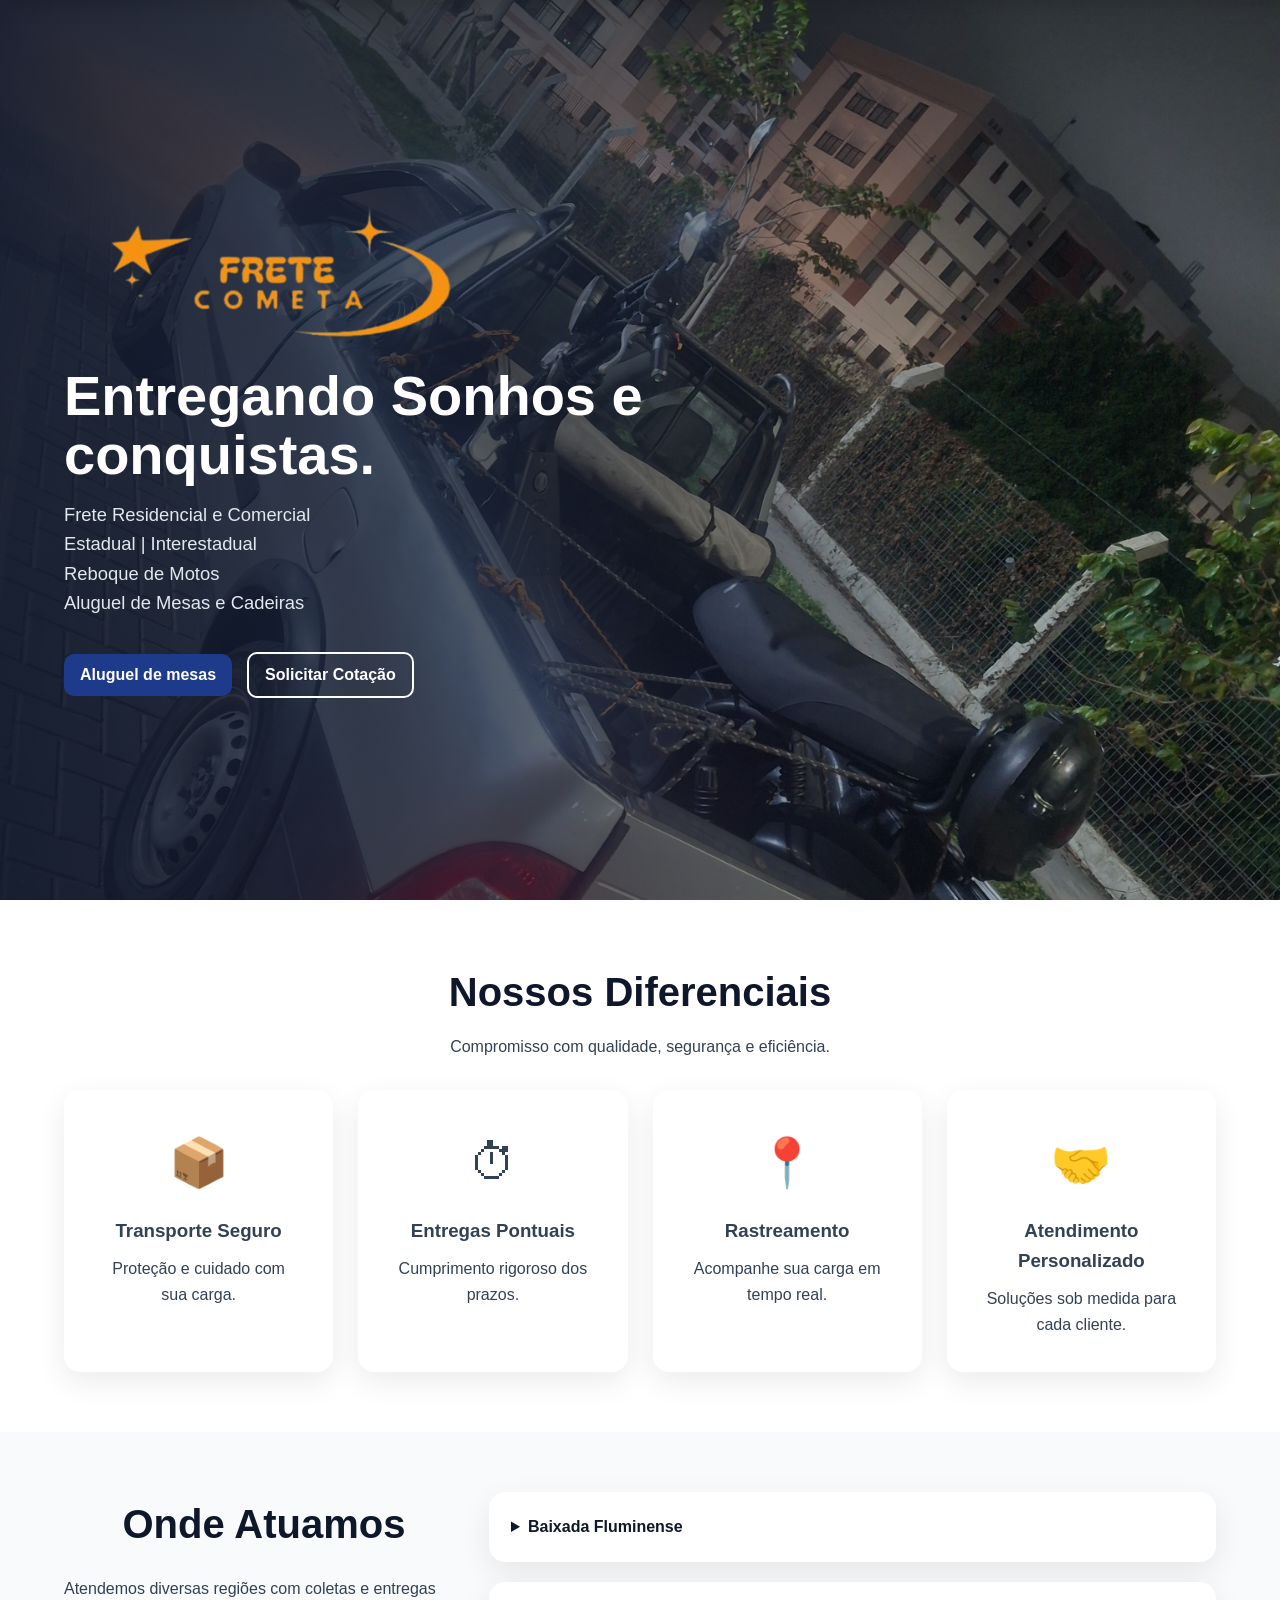
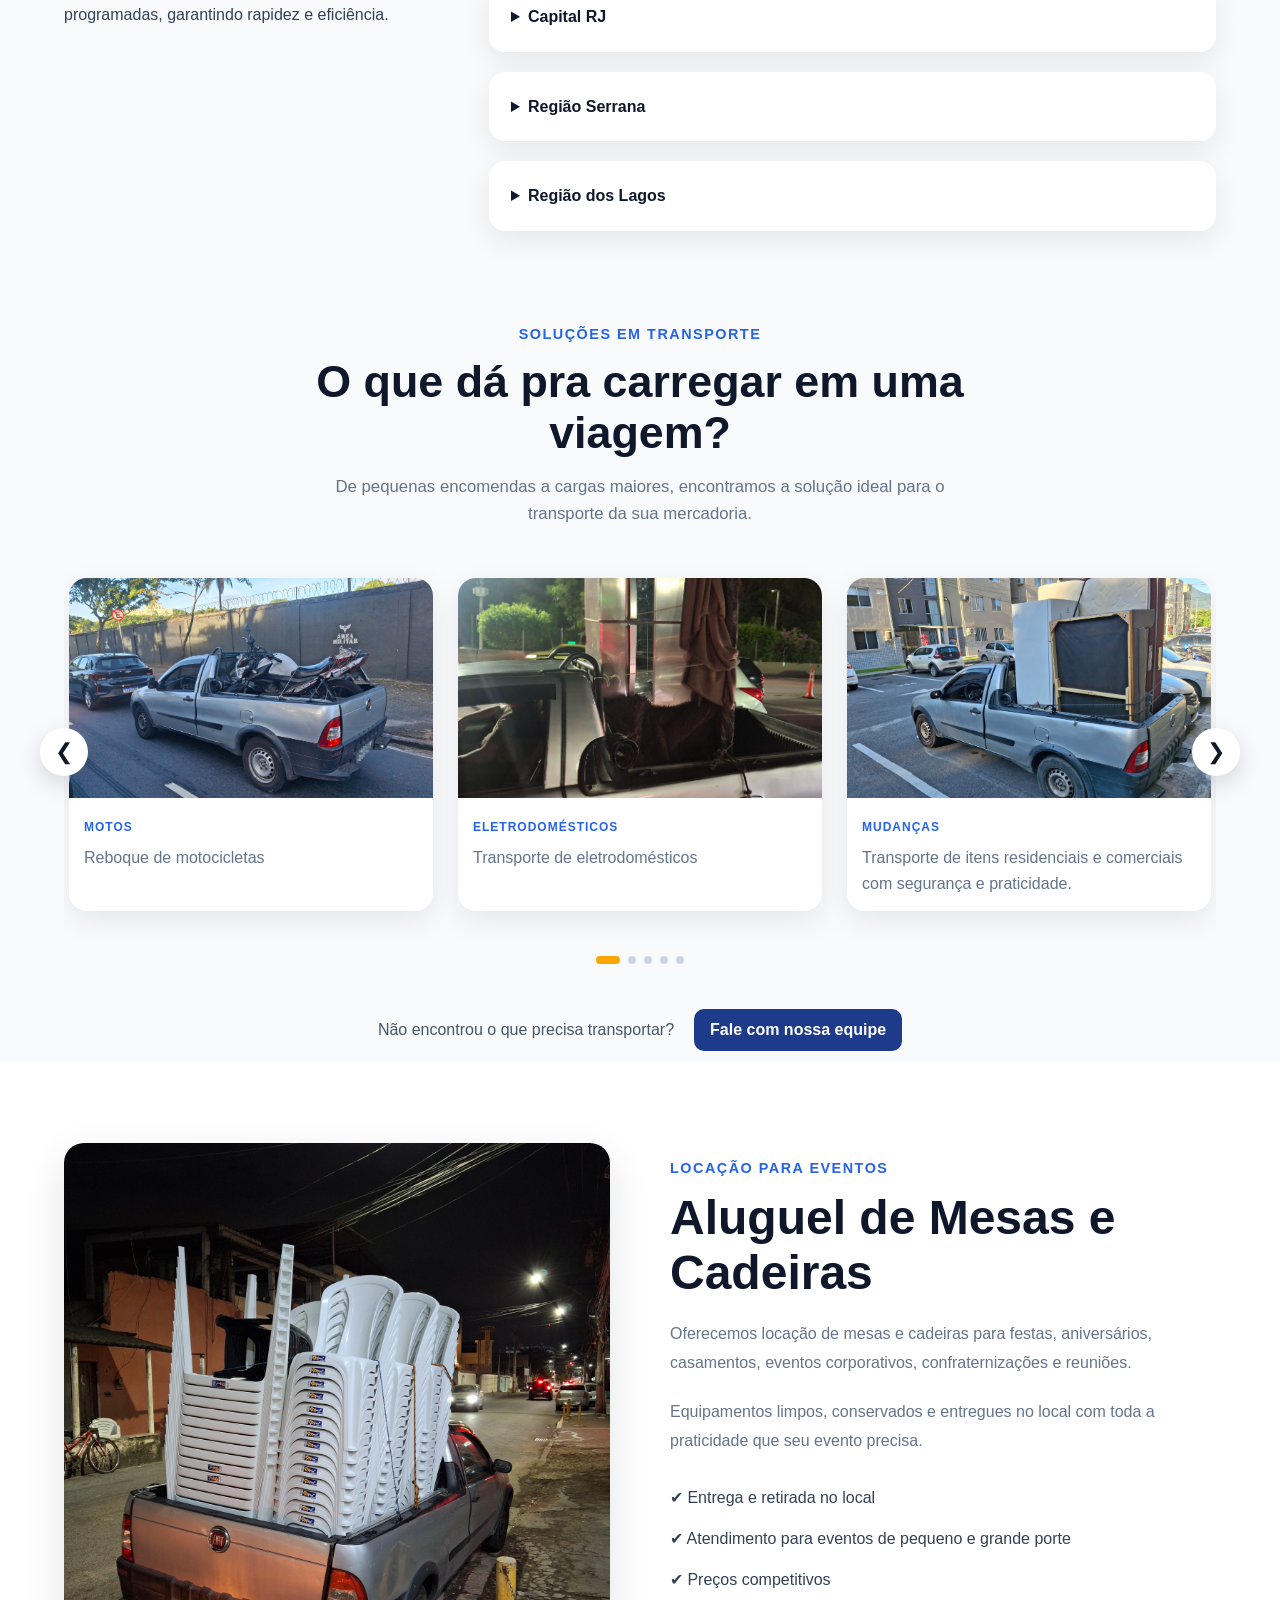
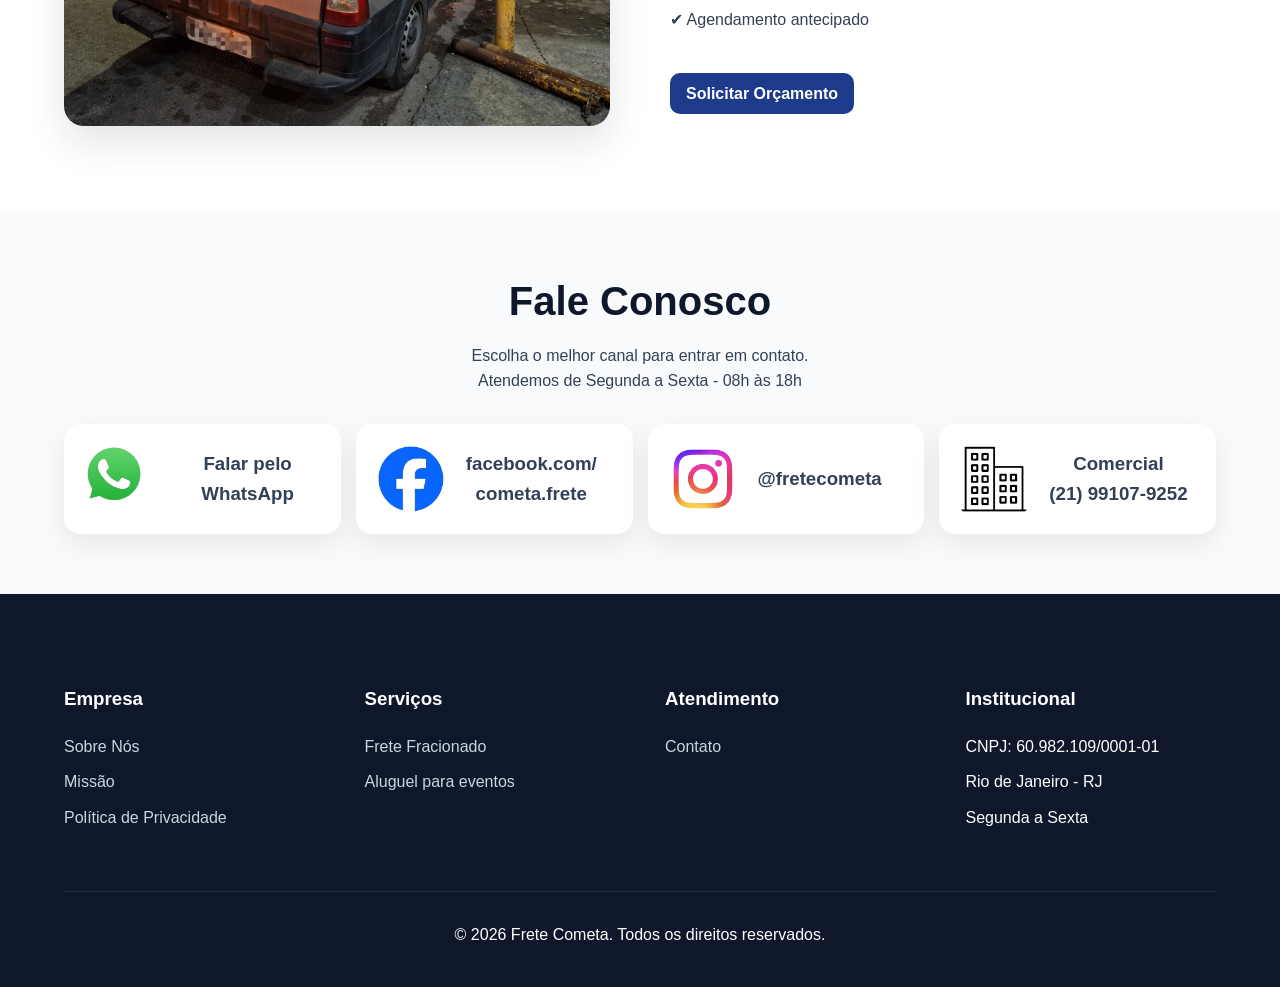
==== index.html @ 08552970 "alteração dos formatos jpeg para webp" ====
<!DOCTYPE html>
<html lang="pt-BR">

<head>
    <meta charset="UTF-8">
    <meta name="viewport" content="width=device-width, initial-scale=1.0">
    <link rel="stylesheet" href="css/style.css">
    <title>Empresa de Fretes</title>
</head>

<body>

    <!--HEADER-->
    <header class="header">
        <div class="container header-container">

            <a href="index.html" class="logo-area">
                <img src="assets/images/logo/Logo_Cometa.png" alt="Logo da Empresa" class="logo">
            </a>

            <nav class="nav-menu">
                <ul class="nav-list">
                    <li><a href="#areas">Áreas de Atendimento</a></li>
                    <li><a href="#locacao">Aluguel de Mesas</a></li>
                    <li><a href="#contato">Contato</a></li>
                    <li><a href="#cargo-carousel">Cargas</a></li>
                </ul>
            </nav>

            <div class="header-actions">
                <a href="#contato" class="btn btn-primary">
                    Solicitar Cotação
                </a>
            </div>

        </div>
    </header>

    <!--HERO-->
    <section class="hero">

        <!--IMAGEM DO HERO BANNER (OCUPANDO TODA A TELA ALÉM DO CONTAINER)-->
        <div class="hero-image">

            <img src="assets/images/hero/hero-1.webp" alt="Transporte e logística" class="hero-slide-image active">

            <img src="assets/images/hero/hero-2.webp" alt="Transporte rodoviário" class="hero-slide-image">

            <img src="assets/images/hero/hero-3.webp" alt="Serviços de frete" class="hero-slide-image">

            <img src="assets/images/hero/hero-4.webp" alt="Serviços de frete" class="hero-slide-image">

        </div>

        <!--CONTEÚDO LIMITADO PELO CONTAINER-->
        <div class="container hero-content">

            <div class="hero-text">

                <img src="assets/images/logo/Logo_Cometa.png" alt="Logo da Empresa" class="hero-logo">

                <h1 class="hero-title">
                    Entregando Sonhos e conquistas.
                </h1>

                <p class="hero-description">
                    Frete Residencial e Comercial
                    <br>Estadual | Interestadual
                    <br>Reboque de Motos
                    <br>Aluguel de Mesas e Cadeiras
                </p>

                <div class="hero-buttons">

                    <a href="#locacao" class="btn btn-primary">
                        Aluguel de mesas
                    </a>

                    <a href="#contato" class="btn btn-secondary">
                        Solicitar Cotação
                    </a>

                </div>

            </div>

        </div>

    </section>

    <!--DIFERENCIAIS-->
    <section class="advantages">

        <div class="container">

            <div class="section-header">
                <h2>Nossos Diferenciais</h2>
                <p>Compromisso com qualidade, segurança e eficiência.</p>
            </div>

            <div class="advantages-grid">

                <div class="advantage-card">
                    <div class="advantage-icon">📦</div>
                    <h3>Transporte Seguro</h3>
                    <p>Proteção e cuidado com sua carga.</p>
                </div>

                <div class="advantage-card">
                    <div class="advantage-icon">⏱</div>
                    <h3>Entregas Pontuais</h3>
                    <p>Cumprimento rigoroso dos prazos.</p>
                </div>

                <div class="advantage-card">
                    <div class="advantage-icon">📍</div>
                    <h3>Rastreamento</h3>
                    <p>Acompanhe sua carga em tempo real.</p>
                </div>

                <div class="advantage-card">
                    <div class="advantage-icon">🤝</div>
                    <h3>Atendimento Personalizado</h3>
                    <p>Soluções sob medida para cada cliente.</p>
                </div>

            </div>

        </div>

    </section>

    <!--ÁREAS DE ATENDIMENTO-->

    <section id="areas" class="service-areas">

        <div class="container">

            <div class="service-areas-content">

                <div class="service-areas-info">

                    <h2>Onde Atuamos</h2>

                    <p>
                        Atendemos diversas regiões com coletas e entregas
                        programadas, garantindo rapidez e eficiência.
                    </p>

                </div>

                <div class="service-areas-dropdowns">

                    <details class="dropdown">
                        <summary>Baixada Fluminense</summary>

                        <div class="locations-grid">

                            <div class="location-card">
                                <h4>Nova Iguaçu</h4>
                                <p>Coletas diárias.</p>
                            </div>

                            <div class="location-card">
                                <h4>Mesquita</h4>
                                <p>Atendimento programado.</p>
                            </div>

                            <div class="location-card">
                                <h4>Nilópolis</h4>
                                <p>Coletas e entregas.</p>
                            </div>

                        </div>
                    </details>

                    <details class="dropdown">
                        <summary>Capital RJ</summary>

                        <div class="locations-grid">

                            <div class="location-card">
                                <h4>Centro</h4>
                                <p>Atendimento diário.</p>
                            </div>

                            <div class="location-card">
                                <h4>Zona Norte</h4>
                                <p>Coletas programadas.</p>
                            </div>

                        </div>
                    </details>

                    <details class="dropdown">
                        <summary>Região Serrana</summary>
                    </details>

                    <details class="dropdown">
                        <summary>Região dos Lagos</summary>
                    </details>

                </div>

            </div>

        </div>

    </section>
    
    <!--O QUE DÁ PRA CARREGAR?-->

    <section class="cargo-carousel-section" id="cargo-carousel">

        <div class="container">

            <!-- CABEÇALHO -->
            <div class="section-header cargo-section-header">

                <span class="section-subtitle">
                    Soluções em transporte
                </span>

                <h2>
                    O que dá pra carregar em uma viagem?
                </h2>

                <p>
                    De pequenas encomendas a cargas maiores,
                    encontramos a solução ideal para o transporte
                    da sua mercadoria.
                </p>

            </div>


            <!--CARROSSEL-->
            <div class="cargo-carousel">

                <!--BOTÃO ANTERIOR-->
                <button class="cargo-carousel-button cargo-carousel-prev" aria-label="Carga anterior">
                    &#10094;
                </button>


                <!--ÁREA VISÍVEL-->
                <div class="cargo-carousel-viewport">

                    <div class="cargo-carousel-track">


                        <!-- CARD 1 -->
                        <article class="cargo-card">

                            <div class="cargo-card-image">

                                <img src="assets/images/cargo/motocicleta.webp" alt="Reboque de motocicleta">

                            </div>

                            <div class="cargo-card-content">

                                <span class="cargo-card-category">
                                    Motos
                                </span>

                                <p>
                                    Reboque de motocicletas
                                </p>

                            </div>

                        </article>


                        <!-- CARD 2 -->
                        <article class="cargo-card">

                            <div class="cargo-card-image">

                                <img src="assets/images/cargo/eletrodomésticos.webp"
                                    alt="transporte de eletrodomesticos">

                            </div>

                            <div class="cargo-card-content">

                                <span class="cargo-card-category">
                                    Eletrodomésticos
                                </span>

                                <p>
                                    Transporte de eletrodomésticos
                                </p>

                            </div>

                        </article>


                        <!-- CARD 3 -->
                        <article class="cargo-card">

                            <div class="cargo-card-image">

                                <img src="assets/images/cargo/mudancas.webp" alt="Mudanças">

                            </div>

                            <div class="cargo-card-content">

                                <span class="cargo-card-category">
                                    Mudanças
                                </span>

                                <p>
                                    Transporte de itens residenciais
                                    e comerciais com segurança e praticidade.
                                </p>

                            </div>

                        </article>


                        <!-- CARD 4 -->
                        <article class="cargo-card">

                            <div class="cargo-card-image">

                                <img src="assets/images/cargo/eventos.webp" alt="Materiais para eventos">

                            </div>

                            <div class="cargo-card-content">

                                <span class="cargo-card-category">
                                    Eventos
                                </span>

                                <p>
                                    Transporte de peças para eventos com rapidez e eficiência
                                </p>

                            </div>

                        </article>


                        <!-- CARD 5 -->
                        <article class="cargo-card">

                            <div class="cargo-card-image">

                                <img src="assets/images/cargo/mesas-e-cadeiras.webp" alt="Mesas e cadeiras">

                            </div>

                            <div class="cargo-card-content">

                                <span class="cargo-card-category">
                                    Mesas e Cadeiras
                                </span>

                                <p>
                                    Transporte de mesas e cadeiras em grande volume
                                </p>

                            </div>

                        </article>

                    </div>

                </div>


                <!--BOTÃO PRÓXIMO-->
                <button class="cargo-carousel-button cargo-carousel-next" aria-label="Próxima carga">
                    &#10095;
                </button>

            </div>


            <!--INDICADORES-->
            <div class="cargo-carousel-dots" aria-label="Navegação do carrossel">

                <button class="cargo-dot active" aria-label="Slide 1"></button>

                <button class="cargo-dot" aria-label="Slide 2"></button>

                <button class="cargo-dot" aria-label="Slide 3"></button>

                <button class="cargo-dot" aria-label="Slide 4"></button>

                <button class="cargo-dot" aria-label="Slide 5"></button>

            </div>


            <!-- CTA -->
            <div class="cargo-carousel-cta">

                <p>
                    Não encontrou o que precisa transportar?
                </p>

                <a href="#contato" class="btn btn-primary">
                    Fale com nossa equipe
                </a>

            </div>

        </div>

    </section>

    <!--CALCULADORA
    <section id="cubagem" class="cubage">

        <div class="container">

            <div class="section-header">
                <h2>Calcule a Cubagem</h2>
                <p>Descubra rapidamente o volume da sua carga.</p>
            </div>

            <form class="cubage-form">

                <div class="form-group">
                    <label>Comprimento (cm)</label>
                    <input type="number" class="input-field">
                </div>

                <div class="form-group">
                    <label>Largura (cm)</label>
                    <input type="number" class="input-field">
                </div>

                <div class="form-group">
                    <label>Altura (cm)</label>
                    <input type="number" class="input-field">
                </div>

                <div class="form-group">
                    <label>Quantidade</label>
                    <input type="number" class="input-field">
                </div>

                <button type="submit" class="btn btn-primary">
                    Calcular
                </button>

            </form>

            <div class="cubage-result">

                <h3>Resultado</h3>

                <div class="result-card">
                    <span class="result-label">Cubagem:</span>
                    <span class="result-value">0,00 m³</span>
                </div>

            </div>

        </div>

    </section>
    -->

    <!--ALUGUEL DE MESAS-->

    <section id="locacao" class="rental-section">

        <div class="container">

            <div class="rental-content">

                <!-- IMAGEM -->
                <div class="rental-image">

                    <img src="assets/images/cargo/mesas-e-cadeiras.webp" alt="Aluguel de mesas e cadeiras">

                </div>

                <!-- TEXTO -->
                <div class="rental-text">

                    <span class="section-subtitle">
                        Locação para eventos
                    </span>

                    <h2>
                        Aluguel de Mesas e Cadeiras
                    </h2>

                    <p>
                        Oferecemos locação de mesas e cadeiras para
                        festas, aniversários, casamentos, eventos
                        corporativos, confraternizações e reuniões.
                    </p>

                    <p>
                        Equipamentos limpos, conservados e entregues
                        no local com toda a praticidade que seu evento
                        precisa.
                    </p>

                    <ul class="rental-features">

                        <li>✔ Entrega e retirada no local</li>

                        <li>✔ Atendimento para eventos de pequeno e grande porte</li>

                        <li>✔ Preços competitivos</li>

                        <li>✔ Agendamento antecipado</li>

                    </ul>

                    <a href="#contato" class="btn btn-primary">
                        Solicitar Orçamento
                    </a>

                </div>

            </div>

        </div>

    </section>

    <!--CONTATO-->
    <section id="contato" class="contact">

        <div class="container">

            <div class="section-header">
                <h2>Fale Conosco</h2>
                <p>Escolha o melhor canal para entrar em contato.</p>
                <p>Atendemos de Segunda a Sexta - 08h às 18h</p>
            </div>

            <div class="contact-grid">

                <a href="#" class="contact-link whatsapp-link">
                    <div class="contact-card">

                        <div class="contact-avatar">
                            <img src="assets/images/icons/whatsapp-icon.png" alt="WhatsApp">
                        </div>

                        <h3>Falar pelo WhatsApp</h3>

                    </div>
                </a>
                <a href="https://www.facebook.com/cometa.frete">
                    <div class="contact-card">

                        <div class="contact-avatar">
                            <img src="assets/images/icons/facebook-icon.png" alt="Email">
                        </div>

                        <h3>facebook.com/<br>cometa.frete</h3>

                    </div>
                </a>
                <a href="https://www.instagram.com/fretecometa/">
                    <div class="contact-card">

                        <div class="contact-avatar">
                            <img src="assets/images/icons/instagram-icon.png" alt="Instagram">
                        </div>

                        <h3>@fretecometa</h3>

                    </div>
                </a>
                <div class="contact-card">

                    <div class="contact-avatar">
                        <img src="assets/images/icons/comercial-icon.png" alt="Comercial">
                    </div>

                    <h3>Comercial<br>(21) 99107-9252</h3>

                </div>

            </div>

        </div>

    </section>

    <!--FOOTER-->

    <footer class="footer">

        <div class="container">

            <div class="footer-grid">

                <div class="footer-column">

                    <h3>Empresa</h3>

                    <ul>
                        <li><a href="sobre.html">Sobre Nós</a></li>
                        <li><a href="sobre.html#mission-section">Missão</a></li>
                        <li><a href="privacidade.html">Política de Privacidade</a></li>
                    </ul>

                </div>

                <div class="footer-column">

                    <h3>Serviços</h3>

                    <ul>
                        <li><a href="#contato">Frete Fracionado</a></li>
                        <li><a href="#locacao">Aluguel para eventos</a></li>
                        <!--li><a href="#">Logística</a></li-->
                    </ul>

                </div>

                <div class="footer-column">

                    <h3>Atendimento</h3>

                    <ul>
                        <li><a href="#contato">Contato</a></li>
                        <!--li><a href="#">Solicitar Cotação</a></li-->
                    </ul>

                </div>

                <div class="footer-column">

                    <h3>Institucional</h3>

                    <ul>
                        <li>CNPJ: 60.982.109/0001-01</li>
                        <li>Rio de Janeiro - RJ</li>
                        <li>Segunda a Sexta</li>
                    </ul>

                </div>

            </div>

            <div class="footer-bottom">
                <p>
                    © 2026 Frete Cometa. Todos os direitos reservados.
                </p>
            </div>

        </div>

    </footer>
    <script src="js/main.js"></script>
    <script src="js/carousel.js"></script>
    <script src="js/cargo-carousel.js"></script>
</body>

</html>
---- css/style.css ----
/* =========================
   RESET
========================= */

* {
    margin: 0;
    padding: 0;
    box-sizing: border-box;
}

html {
    scroll-behavior: smooth;
}

body {
    font-family: "Segoe UI", sans-serif;
    color: #334155;
    background: #f8fafc;
    line-height: 1.6;
}

img {
    max-width: 100%;
    display: block;
}

a {
    color: inherit;
    text-decoration: none;
}

ul {
    list-style: none;
}

section {
    scroll-margin-top: 50px;
}

/* =========================
   VARIÁVEIS
========================= */

:root {
    --primary: #FFA500;
    --primary-dark: #1e3a8a;
    --dark: #0f172a;
    --text: #334155;
    --light: #f8fafc;
    --white: #ffffff;

    --shadow:
        0 10px 30px rgba(0, 0, 0, 0.08);

    --radius: 16px;
    --transition: .3s ease;
}

/* =========================
   UTILITÁRIOS
========================= */

.container {
    width: min(1200px, 90%);
    margin: auto;
    padding: 10px 0;
}

.section-header {
    text-align: center;
    margin-bottom: 30px;
}

.section-header h2 {
    font-size: 2.5rem;
    color: var(--dark);
    margin-bottom: 10px;
}

.section-header p {
    max-width: 700px;
    margin: auto;
}

/* =========================
   BOTÕES
========================= */

.btn {
    display: inline-flex;
    align-items: center;
    justify-content: center;

    padding: 8px 16px;

    border-radius: 10px;

    font-weight: 600;

    transition: var(--transition);

    cursor: pointer;
}

.btn-primary {
    background: var(--primary-dark);
    color: white;
}

.btn-primary:hover {
    color: var(--primary-dark);
    background: var(--primary);
    transform: translateY(-2px);
}

.btn-secondary {
    border: 2px solid white;
    color: white;
}

.btn-secondary:hover {
    background: white;
    color: var(--primary);
}

/* =========================
   HEADER
========================= */

.header {
    position: fixed;

    top: 0;
    left: 0;

    width: 100%;

    z-index: 1000;

    background: rgba(15, 23, 42, 0.95);

    backdrop-filter: blur(10px);

    box-shadow: 0 5px 20px rgba(0, 0, 0, 0.15);

    /* Começa escondido */
    transform: translateY(-100%);

    /* Animação */
    transition: transform 0.4s ease;
}

.header.visible {
    transform: translateY(0);
}

.header-container {
    height: 50px;

    display: flex;
    align-items: center;
    justify-content: space-between;
}

.logo-area {
    display: flex;
    align-items: center;
    gap: 12px;
}

.logo {
    width: 100px;
}

.company-name {
    font-size: 1.2rem;
    font-weight: 700;
    color: white;
}

.nav-list {
    display: flex;
    gap: 35px;
}

.nav-list a {
    color: white;
    font-weight: 500;
    transition: .3s;
}

.nav-list a:hover {
    color: #60a5fa;
}

/* =========================
   HERO
========================= */

.hero {
    display: flex;
    align-items: center;
    justify-content: center;


    position: relative;

    width: 100%;
    min-height: 100vh;

    overflow: hidden;

    background: #0f172a;

    color: white;
}

.hero-slide {
    position: relative;

    width: 100%;
    min-height: 100vh;
}

/* =========================
   IMAGEM DO HERO
========================= */

.hero-image {
    position: absolute;

    top: 0;
    right: 0;

    width: 100%;
    height: 100%;

    z-index: 1;

    overflow: hidden;
}


/* =============================
    IMAGENS DO CARROSSEL DO HERO
================================*/

.hero-slide-image {
    position: absolute;

    top: 0;
    left: 0;

    width: 100%;
    height: 100%;

    display: block;

    object-fit: cover;
    object-position: center;

    opacity: 0;

    transition: opacity 1.2s ease-in-out;

    animation: none;
    transform: none;
}


/* =================
    IMAGEM ATIVA 
===================*/

.hero-slide-image.active {
    opacity: 1;
}

/* ESCURECIMENTO DA IMAGEM */

.hero-image::after {
    content: "";

    position: absolute;

    inset: 0;

    background: linear-gradient(90deg,
            rgba(15, 23, 42, 0.92) 0%,
            rgba(15, 23, 42, 0.70) 40%,
            rgba(15, 23, 42, 0.30) 75%,
            rgba(15, 23, 42, 0.20) 100%);

    z-index: 2;
}


/* ==================
    CONTEÚDO DO HERO 
====================*/

.hero-content {
    position: relative;

    z-index: 10;

    min-height: 100vh;

    display: flex;

    align-items: center;
}


/* ===========
    TEXTO 
=============*/

.hero-text {
    max-width: 650px;

    position: relative;

    z-index: 11;
}

.hero-subtitle {
    display: inline-block;

    color: #93c5fd;

    font-weight: 600;

    letter-spacing: 1px;

    margin-bottom: 10px;
}

.hero-title {
    font-size: clamp(2.8rem, 5vw, 3.5rem);

    line-height: 1.05;

    color: white;

    margin: 15px 0;
}

.hero-description {
    max-width: 550px;

    font-size: 1.15rem;

    color: #e2e8f0;

    margin-bottom: 35px;
}

.hero-logo {
    height: 150px;
}


/* ===========
    BOTÕES
=========== */

.hero-buttons {
    display: flex;
    align-items: center;
    gap: 15px;
}

/* =========================
   DIFERENCIAIS
========================= */

.advantages {
    padding: 50px 0;
    background: white;
}

.advantages-grid {
    display: grid;
    grid-template-columns: repeat(4, 1fr);
    gap: 25px;
}

.advantage-card {
    background: white;

    padding: 35px;

    border-radius: var(--radius);

    box-shadow: var(--shadow);

    text-align: center;

    transition: .3s;
}

.advantage-card:hover {
    transform: translateY(-8px);
}

.advantage-icon {
    font-size: 3rem;
    margin-bottom: 15px;
}

.advantage-card h3 {
    margin-bottom: 10px;
}

/* =========================
   ÁREAS DE ATENDIMENTO
========================= */

.service-areas {
    padding: 50px 0;
}

.service-areas-content {
    display: grid;
    grid-template-columns: 400px 1fr;
    gap: 25px;
}

.service-areas-info h2 {
    text-align: center;
    font-size: 2.5rem;
    color: var(--dark);
    margin-bottom: 20px;
}

.service-areas-info p {
    margin-bottom: 25px;
}

.dropdown {
    background: white;

    margin-bottom: 20px;

    border-radius: var(--radius);

    overflow: hidden;

    box-shadow: var(--shadow);
}

.dropdown summary {
    padding: 22px;

    cursor: pointer;

    font-weight: 600;

    color: var(--dark);
}

.locations-grid {
    display: grid;
    grid-template-columns: repeat(auto-fit, minmax(220px, 1fr));

    gap: 20px;

    padding: 20px;
}

.location-card {
    background: #f1f5f9;

    padding: 20px;

    border-radius: 12px;
}

.location-card h4 {
    margin-bottom: 8px;
}

/* =========================
   CALCULADORA - INUTILIZADA
========================= */

.cubage {
    padding: 50px 0;
    background: white;
}

.cubage-form {
    display: grid;
    grid-template-columns: repeat(4, 1fr);

    gap: 20px;

    margin-bottom: 40px;
}

.form-group {
    display: flex;
    flex-direction: column;
}

.form-group label {
    margin-bottom: 8px;
    font-weight: 600;
}

.input-field {
    height: 55px;

    border: 1px solid #cbd5e1;

    border-radius: 10px;

    padding: 0 15px;
}

.input-field:focus {
    outline: none;
    border-color: var(--primary);
}

.cubage-result {
    text-align: center;
}

.result-card {
    width: 300px;

    margin: 10px auto;

    padding: 10px;

    border-radius: var(--radius);

    background: var(--dark);

    color: white;
}

.result-value {
    display: block;

    font-size: 2rem;

    margin-top: 10px;

    font-weight: 700;
}

/* =========================
   CONTATO
========================= */

.contact {
    padding: 50px 0;
}

.contact-grid {
    display: grid;
    grid-template-columns: repeat(4, 1fr);
    gap: 15px;
}

.contact-card {
    display: flex;
    align-items: center;
    justify-content: left;
    gap: 10px;

    background: white;

    text-align: center;

    padding: 10px;

    border-radius: var(--radius);

    box-shadow: var(--shadow);
}

.contact-avatar {
    width: 90px;
    height: 90px;

    border-radius: 50%;

    overflow: hidden;
}

/* =========================
   FOOTER
========================= */

.footer {
    background: var(--dark);
    color: white;
    padding-top: 80px;
}

.footer-grid {
    display: grid;
    grid-template-columns: repeat(4, 1fr);
    gap: 50px;
}

.footer-column h3 {
    margin-bottom: 20px;
}

.footer-column li {
    margin-bottom: 10px;
}

.footer-column a {
    color: #cbd5e1;
}

.footer-column a:hover {
    color: white;
}

.footer-bottom {
    border-top: 1px solid rgba(255, 255, 255, .1);

    margin-top: 50px;

    padding: 30px 0;

    text-align: center;
}

/* =========================
   CARROSSEL CARGA
========================= */

.cargo-carousel-section {
    background: #f8fafc;
    overflow: hidden;
}


/* =========================
   CABEÇALHO DA AREA DE CARGA
========================= */

.cargo-section-header {
    max-width: 750px;
    margin-left: auto;
    margin-right: auto;
}

.section-subtitle {
    display: inline-block;

    margin-bottom: 10px;

    color: #2563eb;

    font-size: 0.9rem;
    font-weight: 700;

    text-transform: uppercase;
    letter-spacing: 1.5px;
}

.cargo-section-header h2 {
    color: #0f172a;

    font-size: clamp(2rem, 4vw, 2.8rem);

    line-height: 1.15;

    margin-bottom: 15px;
}

.cargo-section-header p {
    color: #64748b;

    font-size: 1.05rem;

    max-width: 650px;

    margin: auto;
}


/* =========================
   CARROSSEL DA CARGA
========================= */

.cargo-carousel {
    position: relative;

    display: flex;

    align-items: center;

    width: 100%;

    margin-top: 20px;
}


/* ================
    ÁREA VISÍVEL
===================*/

.cargo-carousel-viewport {
    width: 100%;

    overflow: hidden;

    padding: 20px 5px 35px;
}


/* ===============
    TRACK
=================*/

.cargo-carousel-track {
    display: flex;

    gap: 25px;

    transition: transform 0.5s ease;

    will-change: transform;
}


/* =========================
   CARD
========================= */

.cargo-card {
    flex: 0 0 calc((100% - 50px) / 3);

    background: #ffffff;

    border-radius: 18px;

    overflow: hidden;

    box-shadow:
        0 10px 30px rgba(15, 23, 42, 0.08);

    transition:
        transform 0.3s ease,
        box-shadow 0.3s ease;
}

.cargo-card:hover {
    transform: translateY(-8px);

    box-shadow:
        0 18px 40px rgba(15, 23, 42, 0.14);
}


/* =========================
   IMAGEM
========================= */

.cargo-card-image {
    width: 100%;

    height: 220px;

    overflow: hidden;
}

.cargo-card-image img {
    width: 100%;
    height: 100%;

    display: block;

    object-fit: cover;

    transition: transform 0.5s ease;
}

.cargo-card:hover .cargo-card-image img {
    transform: scale(1.05);
}


/* =========================
   CONTEÚDO DO CARD DE CARGAS
========================= */

.cargo-card-content {
    padding: 15px;
}

.cargo-card-category {
    display: inline-block;

    margin-bottom: 8px;

    color: #2563eb;

    font-size: 0.75rem;

    font-weight: 700;

    text-transform: uppercase;

    letter-spacing: 1px;
}

.cargo-card-content h3 {
    color: #0f172a;

    font-size: 1.35rem;

    margin-bottom: 5px;
}

.cargo-card-content p {
    color: #64748b;

    line-height: 1.6;
}


/* =========================
   BOTÕES DO CARROSSEL
========================= */

.cargo-carousel-button {
    position: absolute;

    top: 50%;

    transform: translateY(-50%);

    z-index: 10;

    width: 48px;
    height: 48px;

    display: flex;

    align-items: center;
    justify-content: center;

    border: none;

    border-radius: 50%;

    background: #ffffff;

    color: #0f172a;

    font-size: 1.4rem;

    cursor: pointer;

    box-shadow:
        0 8px 25px rgba(15, 23, 42, 0.15);

    transition:
        background 0.3s ease,
        color 0.3s ease,
        transform 0.3s ease;
}

.cargo-carousel-button:hover {
    background: #2563eb;

    color: #ffffff;

    transform:
        translateY(-50%) scale(1.05);
}

.cargo-carousel-prev {
    left: -24px;
}

.cargo-carousel-next {
    right: -24px;
}


/* =========================
   INDICADORES DOTS
========================= */

.cargo-carousel-dots {
    display: flex;

    justify-content: center;
    align-items: center;

    gap: 8px;

    margin-top: 10px;
}

.cargo-dot {
    width: 8px;
    height: 8px;

    padding: 0;

    border: none;

    border-radius: 50%;

    background: #cbd5e1;

    cursor: pointer;

    transition:
        width 0.3s ease,
        background 0.3s ease;
}

.cargo-dot.active {
    width: 24px;

    border-radius: 10px;

    background: var(--primary);
}


/* =========================
   CTA
========================= */

.cargo-carousel-cta {
    display: flex;

    align-items: center;
    justify-content: center;

    gap: 20px;

    margin-top: 45px;

    text-align: center;
}

.cargo-carousel-cta p {
    color: #475569;

    font-weight: 500;
}

/* =========================
   PÁGINA EM CONSTRUÇÃO
========================= */

.construction-page {
    min-height: 100vh;

    display: flex;

    align-items: center;
    justify-content: center;

    padding: 30px;

    background:
        linear-gradient(135deg,
            #0f172a,
            #1e3a8a);

    text-align: center;
}

.construction-container {
    max-width: 700px;
}

.construction-icon {
    font-size: 5rem;

    margin-bottom: 20px;
}

.construction-subtitle {
    display: inline-block;

    color: #93c5fd;

    font-size: 0.9rem;
    font-weight: 700;

    text-transform: uppercase;
    letter-spacing: 2px;

    margin-bottom: 15px;
}

.construction-title {
    color: #ffffff;

    font-size: clamp(2.5rem, 5vw, 4rem);

    line-height: 1.1;

    margin-bottom: 20px;
}

.construction-description {
    color: #cbd5e1;

    font-size: 1.1rem;

    line-height: 1.8;

    margin-bottom: 35px;
}

.construction-actions {
    display: flex;

    justify-content: center;

    gap: 15px;

    flex-wrap: wrap;
}

/* =========================
   LOCAÇÃO DE MESAS E CADEIRAS
========================= */

.rental-section {
    background: #ffffff;
}


/* CONTEÚDO */

.rental-content {
    display: grid;

    grid-template-columns: 1fr 1fr;

    gap: 60px;

    align-items: center;
}


/* =========================
   IMAGEM
========================= */

.rental-image {
    height: 80%;

    position: relative;

    overflow: hidden;

    border-radius: 20px;

    box-shadow:
        0 15px 40px rgba(15, 23, 42, 0.12);
}

.rental-image img {
    width: 100%;
    height: 100%;

    display: block;

    object-fit: cover;

    transition: transform 0.5s ease;
}

.rental-image:hover img {
    height: 100%;
    transform: scale(1.03);
}


/* =========================
   TEXTO
========================= */

.rental-text h2 {
    font-size: clamp(2rem, 4vw, 3rem);

    color: #0f172a;

    line-height: 1.15;

    margin-bottom: 20px;
}

.rental-text p {

    color: #64748b;

    font-size: 1rem;

    line-height: 1.8;

    margin-bottom: 20px;
}


/* =========================
   LISTA DE BENEFÍCIOS
========================= */

.rental-features {
    list-style: none;

    margin: 30px 0;

    padding: 0;
}

.rental-features li {
    display: flex;

    align-items: center;

    gap: 10px;

    color: #334155;

    font-weight: 500;

    margin-bottom: 15px;
}


/* =========================
   BOTÃO
========================= */

.rental-text .btn {
    margin-top: 10px;
}

/* ========================================
   PÁGINA SOBRE NÓS
======================================== */

.about-page {
    padding: 50px 0;
    background: #ffffff;
    min-height: 100vh;
}

.about-content {
    display: grid;
    grid-template-columns: 1.3fr 0.7fr;
    gap: 70px;
    align-items: center;
}

.about-text {
    max-width: 720px;
}

.about-text h1 {
    color: #0f172a;

    font-size: clamp(2.2rem, 4vw, 3rem);

    line-height: 1.2;

    margin: 5px 0 25px;
}

.about-text p {
    color: #64748b;

    font-size: 1rem;

    line-height: 1.8;

    margin-bottom: 18px;
}

.about-text strong {
    color: #334155;
    font-weight: 700;
}

.about-actions {
    margin-top: 30px;
}


/* ========================================
   NÚMEROS / DESTAQUES
======================================== */

.about-highlights {
    display: grid;
    grid-template-columns: 1fr;
    gap: 18px;
}

.about-highlight {
    padding: 28px 20px;

    background: #f8fafc;

    border: 1px solid #e2e8f0;

    border-radius: 16px;

    text-align: center;

    transition:
        transform 0.3s ease,
        box-shadow 0.3s ease;
}

.about-highlight:hover {
    transform: translateY(-4px);

    box-shadow:
        0 10px 25px rgba(15, 23, 42, 0.08);
}

.about-highlight strong {
    display: block;

    color: #2563eb;

    font-size: 2.3rem;

    line-height: 1;

    margin-bottom: 10px;
}

.about-highlight span {
    color: #64748b;

    font-size: 0.9rem;

    font-weight: 500;
}

.privacy-page {
    padding: 50px 0;
}


/* ========================================
   MISSÃO
======================================== */

.mission-section {
    padding: 50px 0;

    background: #f8fafc;

    border-top: 1px solid #e2e8f0;
    border-bottom: 1px solid #e2e8f0;
}

.mission-content {
    max-width: 900px;

    margin: 0 auto;
}


.mission-header {
    text-align: center;

    margin-bottom: 45px;
}

.mission-header h2 {
    color: #0f172a;

    font-size: clamp(2rem, 4vw, 2.8rem);

    line-height: 1.2;

    margin: 5px 0 0;
}


.mission-main {
    text-align: center;

    margin-bottom: 45px;
}

.mission-main h3 {
    color: #2563eb;

    font-size: clamp(1.6rem, 3vw, 2.2rem);

    line-height: 1.3;

    margin-bottom: 20px;
}

.mission-main p {
    max-width: 700px;

    margin: 0 auto;

    color: #64748b;

    font-size: 1.05rem;

    line-height: 1.8;
}


/* ========================================
   DIFERENCIAL
======================================== */

.mission-differential {
    display: flex;

    align-items: center;

    gap: 25px;

    padding: 30px;

    background: #ffffff;

    border: 1px solid #e2e8f0;

    border-radius: 16px;

    box-shadow:
        0 8px 25px rgba(15, 23, 42, 0.05);
}

.mission-icon {
    flex-shrink: 0;

    width: 65px;
    height: 65px;

    display: flex;

    align-items: center;
    justify-content: center;

    background: #eff6ff;

    border-radius: 50%;
}

.mission-icon img {
    width: 32px;
    height: 32px;

    object-fit: contain;
}

.mission-text h3 {
    color: #0f172a;

    font-size: 1.3rem;

    margin: 0 0 8px;
}

.mission-text p {
    color: #64748b;

    line-height: 1.7;

    margin: 0;
}


/* ========================================
   CTA FINAL
======================================== */

.about-cta {
    padding: 50px 0;

    background: #ffffff;
}

.about-cta-content {
    max-width: 700px;

    margin: 0 auto;

    text-align: center;
}

.about-cta-content h2 {
    color: #0f172a;

    font-size: clamp(2rem, 4vw, 2.8rem);

    line-height: 1.2;

    margin: 5px 0 15px;
}

.about-cta-content p {
    color: #64748b;

    line-height: 1.7;

    margin-bottom: 30px;
}

/* =========================
   PÁGINA DE OBRIGADO
========================= */

.thanks-page {
    min-height: 100vh;

    display: flex;

    align-items: center;
    justify-content: center;

    padding: 30px;

    text-align: center;

    background:
        linear-gradient(135deg,
            #0f172a,
            #1e3a8a);
}

.thanks-container {
    display: flex;
    flex-direction: column;
    align-items: center;
    max-width: 700px;
}

.thanks-container .logo {
    width: 300px;
}

.thanks-icon {
    font-size: 5rem;

    margin-bottom: 20px;
}

.thanks-subtitle {
    display: inline-block;

    margin-bottom: 15px;

    color: #93c5fd;

    font-size: 0.9rem;
    font-weight: 700;

    letter-spacing: 2px;

    text-transform: uppercase;
}

.thanks-title {
    color: white;

    font-size: clamp(2.5rem,
            5vw,
            4rem);

    line-height: 1.1;

    margin-bottom: 20px;
}

.thanks-description {
    max-width: 600px;

    margin: 0 auto 35px;

    color: #cbd5e1;

    line-height: 1.8;

    font-size: 1.1rem;
}

.thanks-actions {
    display: flex;

    justify-content: center;
}

/* =========================
   RESPONSIVO TABLET
========================= */

@media (max-width: 992px) {

    .hero-content,
    .service-areas-content {
        grid-template-columns: 1fr;
    }

    .advantages-grid,
    .contact-grid {
        grid-template-columns: repeat(2, 1fr);
    }

    .header-actions a,
    .nav-list {
        font-size: .8rem;
    }

    .cubage-form {
        grid-template-columns: repeat(2, 1fr);
    }

    .hero-title {
        font-size: 2.5rem;
    }

    .rental-content {
        grid-template-columns: 1fr;

        gap: 40px;
    }

    .rental-image {
        max-width: 700px;

        margin: 0 auto;
    }

    .rental-text {
        text-align: center;
    }

    .rental-features li {
        justify-content: center;
    }

    .about-content {
        grid-template-columns: 1fr;

        gap: 45px;
    }

    .about-text {
        max-width: 800px;

        margin: 0 auto;

        text-align: center;
    }

    .about-highlights {
        grid-template-columns: repeat(3, 1fr);

        max-width: 800px;

        width: 100%;

        margin: 0 auto;
    }

    .cargo-card {
        flex: 0 0 calc((100% - 25px) / 2);
    }

    .cargo-carousel-prev {
        left: -15px;
    }

    .cargo-carousel-next {
        right: -15px;
    }

}

/* ====================
    RESPONSIVO MOBILE
=====================*/

@media (max-width: 768px) {

    section {
        padding: 30px 0;
    }

    .nav-menu {
        display: none;
    }

    .hero-content {
        min-height: 100%;
    }

    .contact-grid,
    .cubage-form {
        grid-template-columns: 1fr;
    }

    .contact-card {
        width: 90vw;
    }

    .advantages-grid {
        display: grid;
        grid-template-columns: repeat(2, 1fr);
        gap: 10px;
    }

    .advantage-card {
        padding: 10px;
        font-size: .8rem;
    }

    .hero-title {
        font-size: 2.2rem;
    }

    .hero-buttons {
        flex-direction: column;
    }

    .footer-grid {
        grid-template-columns: 1fr;
    }

    .hero-buttons .btn {
        width: 60%;
    }


    .construction-actions {
        flex-direction: column;
    }

    .construction-actions .btn {
        width: 100%;
    }

    .cargo-card {
        flex: 0 0 100%;
    }

    .cargo-carousel-button {
        width: 42px;
        height: 42px;

        font-size: 1.1rem;
    }

    .cargo-carousel-prev {
        left: 5px;
    }

    .cargo-carousel-next {
        right: 5px;
    }

    .cargo-carousel-viewport {
        padding-left: 10px;
        padding-right: 10px;
    }

    .cargo-carousel-cta {
        flex-direction: column;

        gap: 15px;
    }

    .cargo-card-image {
        height: 240px;
    }

    .about-text h1 {
        font-size: 2.2rem;
    }

    .about-text p {
        font-size: 0.98rem;
    }

    .about-highlights {
        grid-template-columns: 1fr;
    }

    .mission-header {
        margin-bottom: 35px;
    }

    .mission-main {
        margin-bottom: 35px;
    }

    .mission-differential {
        flex-direction: column;

        text-align: center;

        padding: 25px;
    }

    .rental-section {
        padding: 70px 0;
    }

    .rental-image {
        display: none;
        border-radius: 16px;
    }

    .rental-text h2 {
        margin-bottom: 15px;
    }

    .rental-features {
        margin: 25px 0;
    }

}
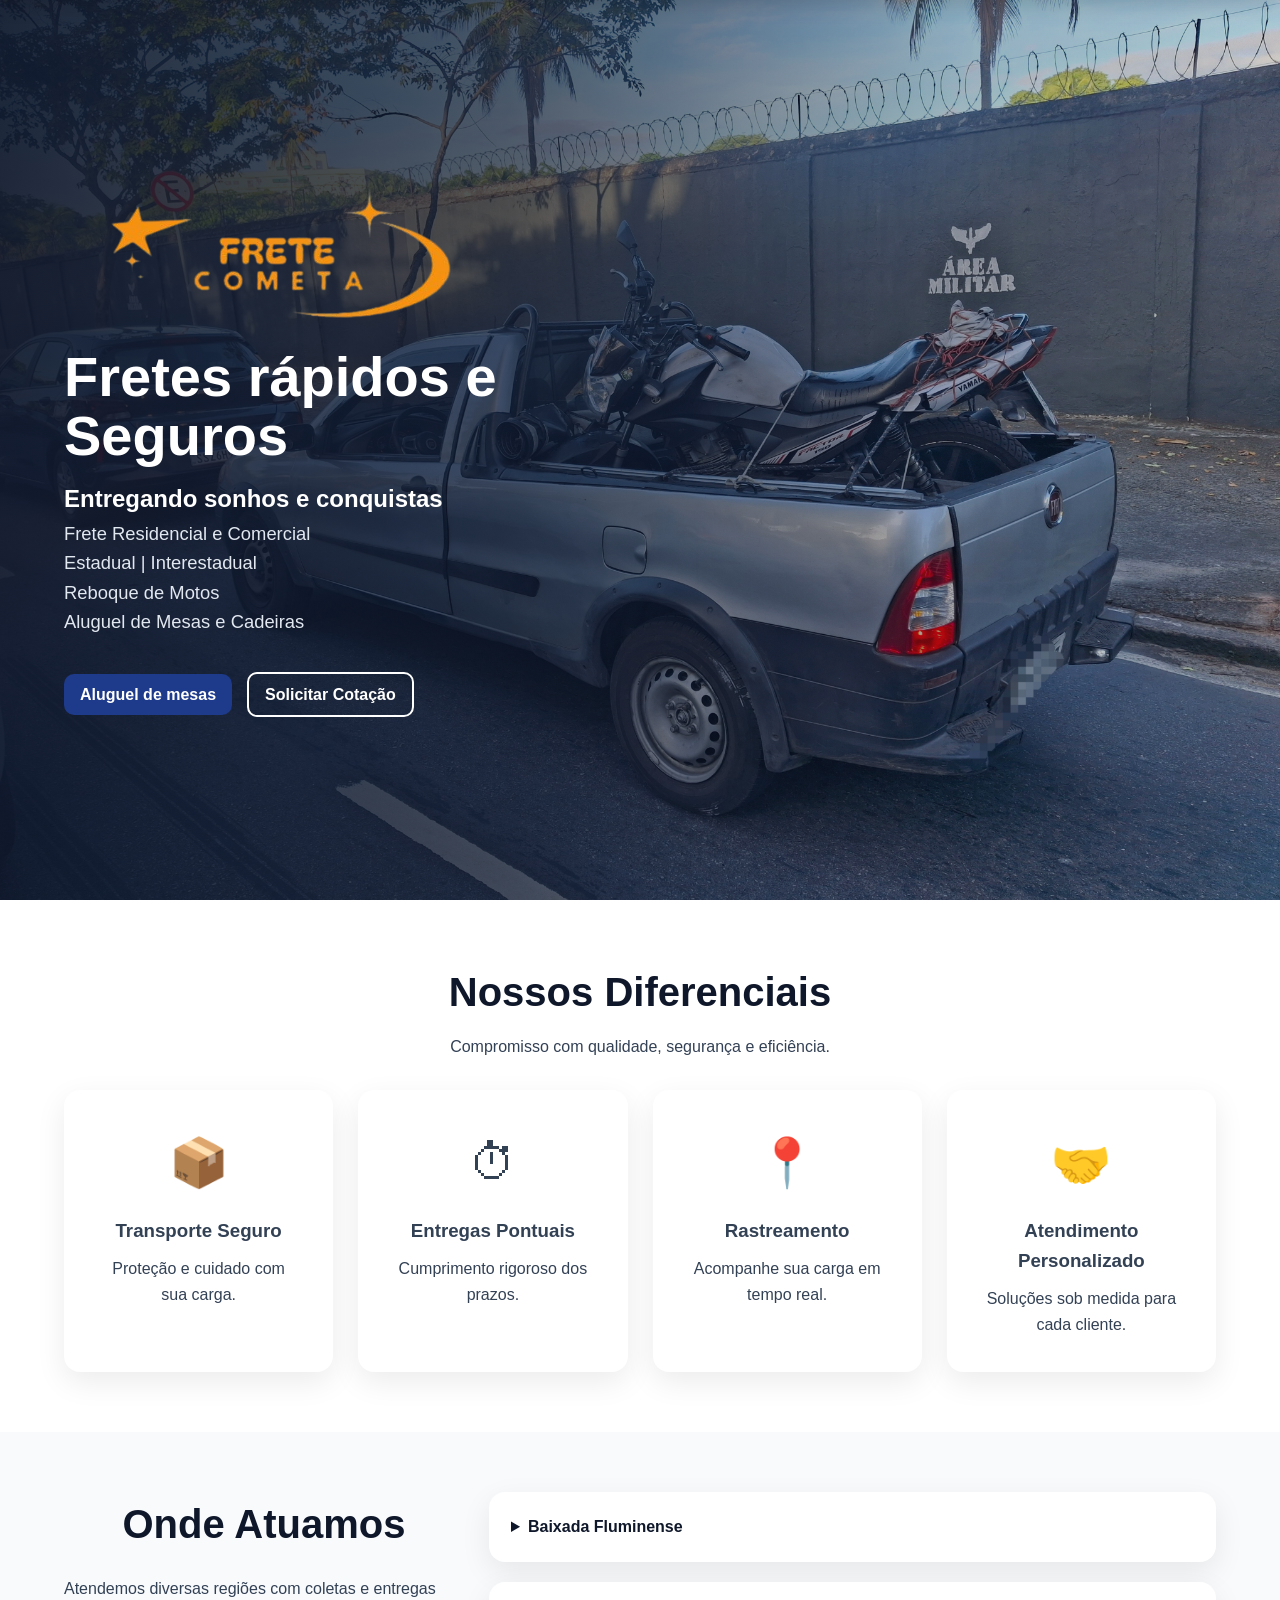
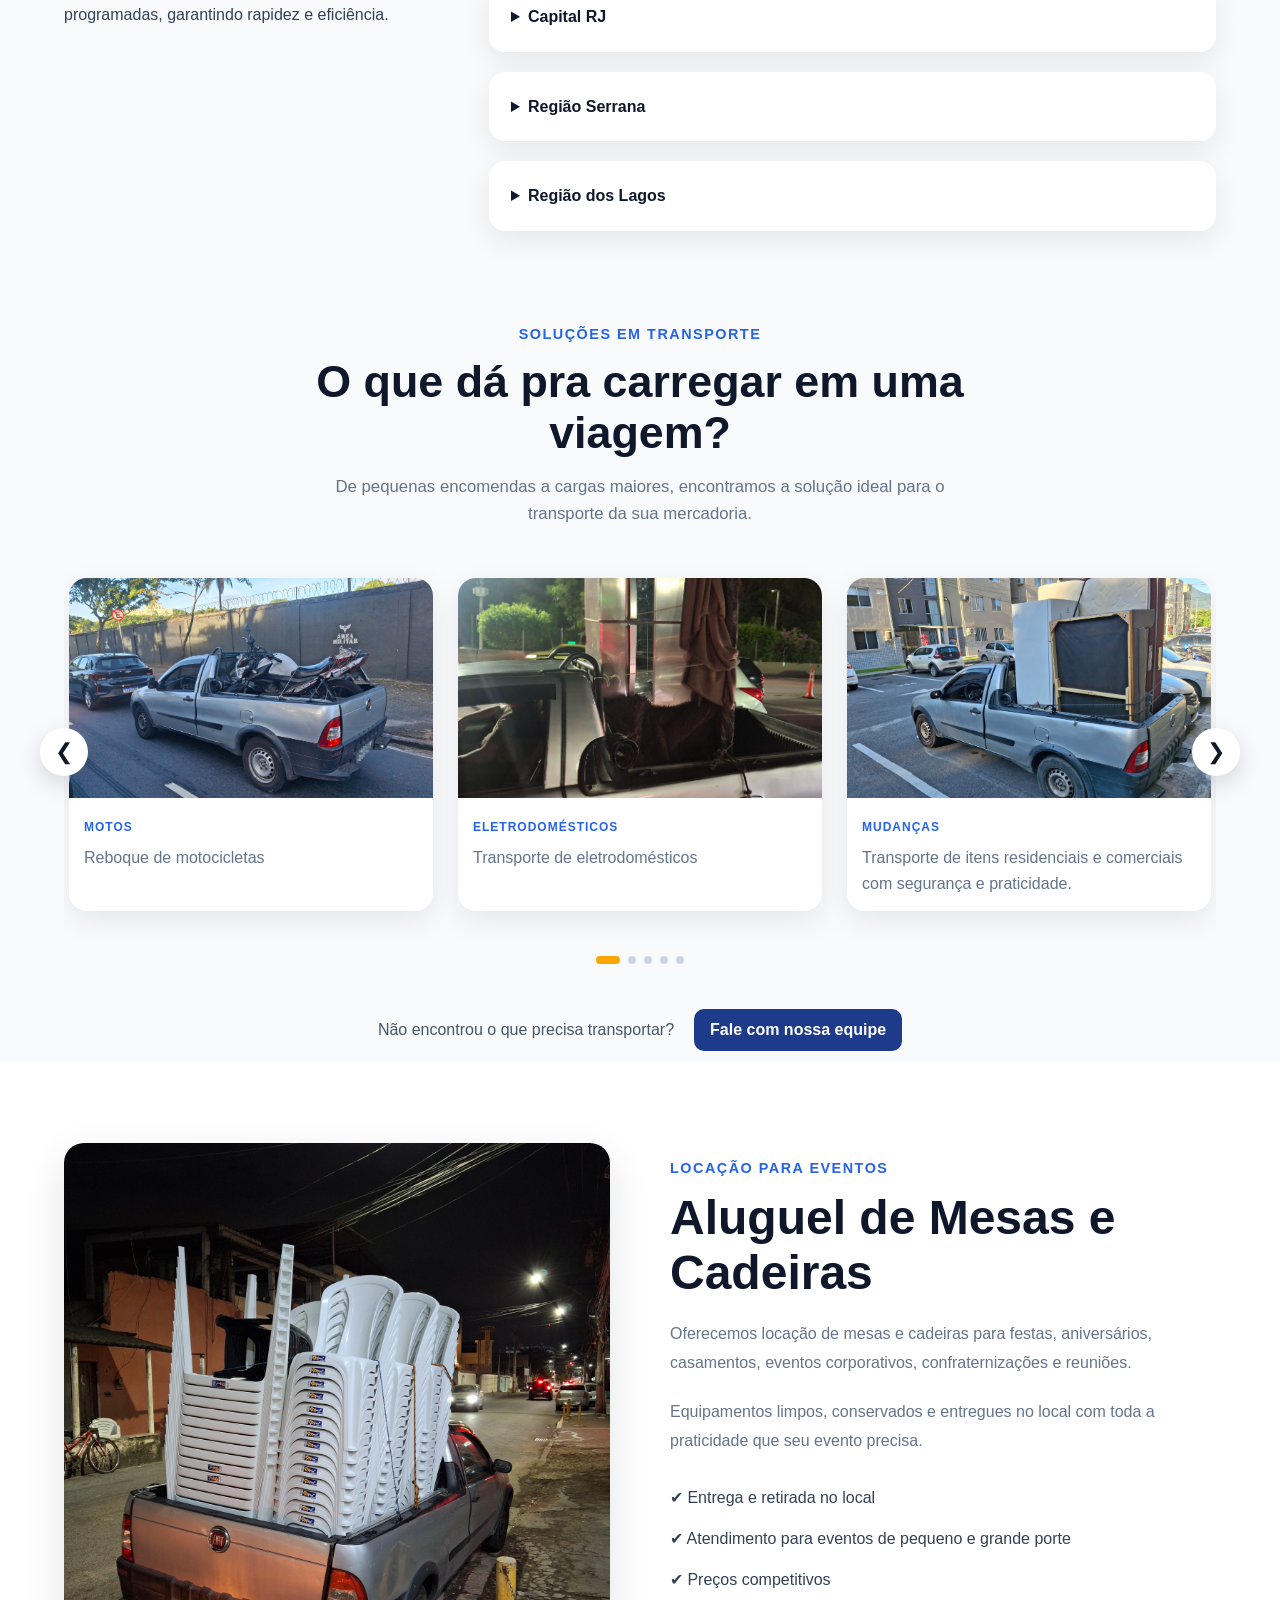
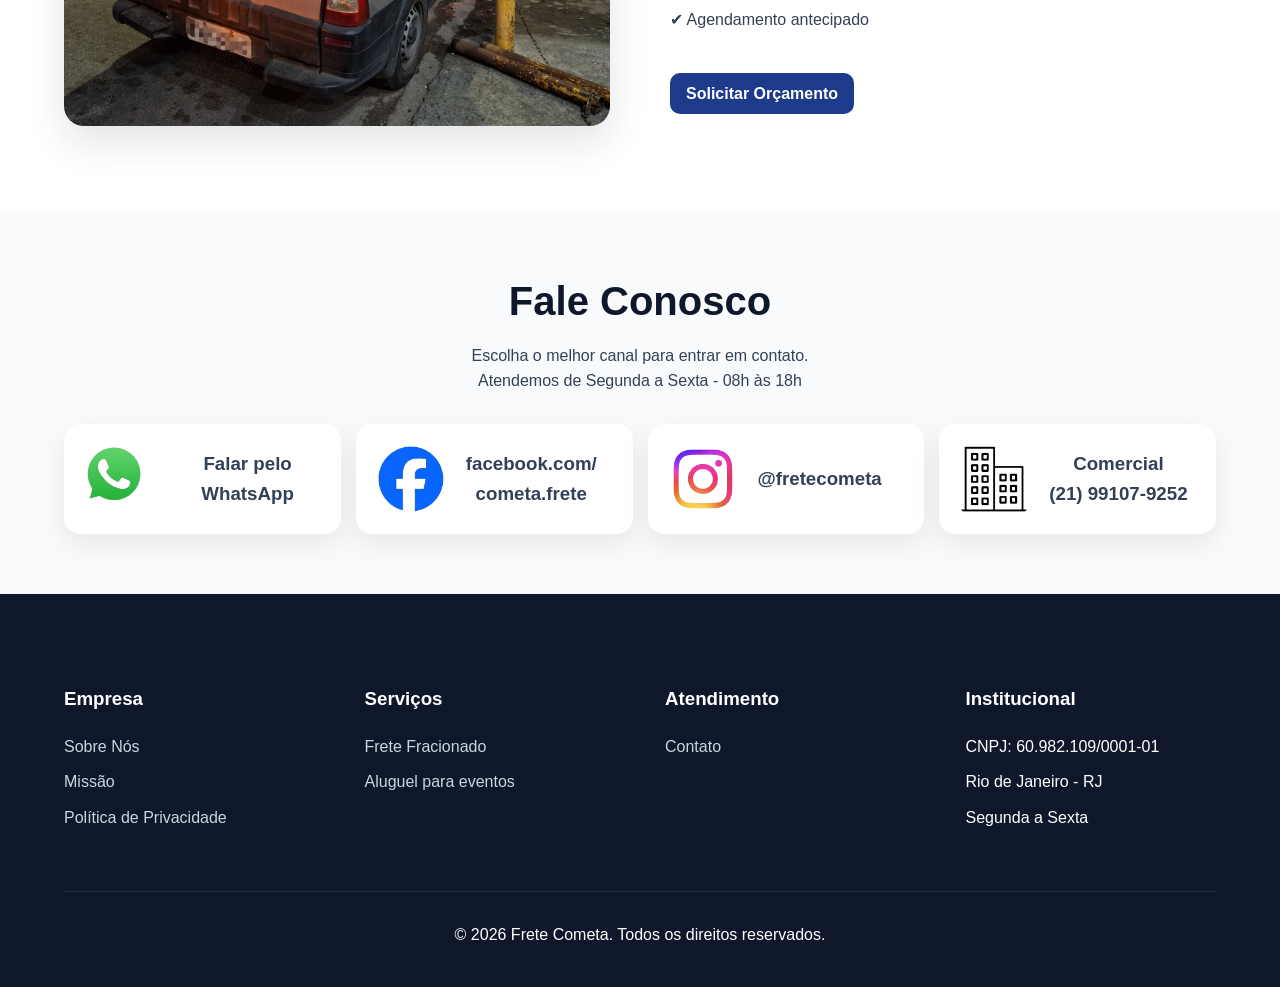
==== commit 522e4125: "adicionado favicon , e configurações do head para posicionamento no SEO" ====
--- a/index.html
+++ b/index.html
@@ -2,10 +2,103 @@
 <html lang="pt-BR">
 
 <head>
+
+    <!-- =========================
+         CONFIGURAÇÕES BÁSICAS
+    ========================== -->
+
     <meta charset="UTF-8">
     <meta name="viewport" content="width=device-width, initial-scale=1.0">
+    <meta name="robots" content="index, follow">
+    <meta name="language" content="pt-BR">
+    <meta name="author" content="Cometa Frete">
+
+
+    <!-- =========================
+         SEO
+    ========================== -->
+
+    <title>Cometa Frete | Fretes e Transportes no Rio de Janeiro</title>
+
+    <meta name="description"
+        content="Cometa Frete oferece serviços de frete e transporte no Rio de Janeiro. Solicite seu orçamento e conte com uma solução rápida e segura para sua mudança ou entrega.">
+    <meta name="keywords"
+        content="frete no Rio de Janeiro, empresa de fretes, fretes RJ, transporte RJ, frete barato, frete residencial, frete comercial, mudança RJ">
+
+
+    <!-- =========================
+         CANONICAL
+    ========================== -->
+
+    <link rel="canonical" href="https://www.fretecometa.com.br/">
+
+
+    <!-- =========================
+         FAVICON
+    ========================== -->
+
+    <link rel="icon" type="image/svg+xml" href="assets/images/logo/favicon.svg">
+    <link rel="apple-touch-icon" href="assets/images/logo/favicon.svg">
+
+
+    <!-- =========================
+         OPEN GRAPH
+         Facebook / WhatsApp / LinkedIn
+    ========================== -->
+
+    <meta property="og:type" content="website">
+    <meta property="og:url" content="https://fretecometa.com.br/">
+    <meta property="og:title" content="Cometa Frete | Fretes e Transportes no Rio de Janeiro">
+    <meta property="og:description"
+        content="Fretes e transportes rápidos e seguros no Rio de Janeiro. Solicite seu orçamento com a Cometa Frete.">
+    <meta property="og:image" content="https://fretecometa.com.br/assets/images/logo/og-image.jpg">
+    <meta property="og:locale" content="pt_BR">
+    <meta property="og:site_name" content="Cometa Frete">
+
+    <!-- =========================
+         TWITTER / X
+    ========================== -->
+
+    <meta name="twitter:card" content="summary_large_image">
+    <meta name="twitter:title" content="Cometa Frete | Fretes e Transportes no Rio de Janeiro">
+    <meta name="twitter:description" content="Fretes e transportes rápidos e seguros no Rio de Janeiro.">
+    <meta name="twitter:image" content="https://fretecometa.com.br/assets/images/logo/og-image.jpg">
+
+    <!-- Dados estruturados -->
+    <script type="application/ld+json">
+    {
+        "@context": "https://schema.org",
+        "@type": "MovingCompany",
+        "name": "Frete Cometa",
+        "url": "https://fretecometa.com.br/",
+        "telephone": "+55 21 99107-9252",
+
+        "identifier": {
+            "@type": "PropertyValue",
+            "propertyID": "CNPJ",
+            "value": "60.982.109/0001-01"
+        },
+
+        "address": {
+            "@type": "PostalAddress",
+            "addressLocality": "Rio de Janeiro",
+            "addressRegion": "RJ",
+            "addressCountry": "BR"
+        },
+
+        "areaServed": {
+            "@type": "State",
+            "name": "Rio de Janeiro"
+        },
+
+        "openingHours": [
+            "Mo-Fr"
+        ]
+    }
+    </script>
+
     <link rel="stylesheet" href="css/style.css">
-    <title>Empresa de Fretes</title>
+
 </head>
 
 <body>
@@ -60,8 +153,9 @@
                 <img src="assets/images/logo/Logo_Cometa.png" alt="Logo da Empresa" class="hero-logo">
 
                 <h1 class="hero-title">
-                    Entregando Sonhos e conquistas.
+                    Fretes rápidos e Seguros
                 </h1>
+                <h2>Entregando sonhos e conquistas</h2>
 
                 <p class="hero-description">
                     Frete Residencial e Comercial
@@ -207,7 +301,7 @@
         </div>
 
     </section>
-    
+
     <!--O QUE DÁ PRA CARREGAR?-->
 
     <section class="cargo-carousel-section" id="cargo-carousel">
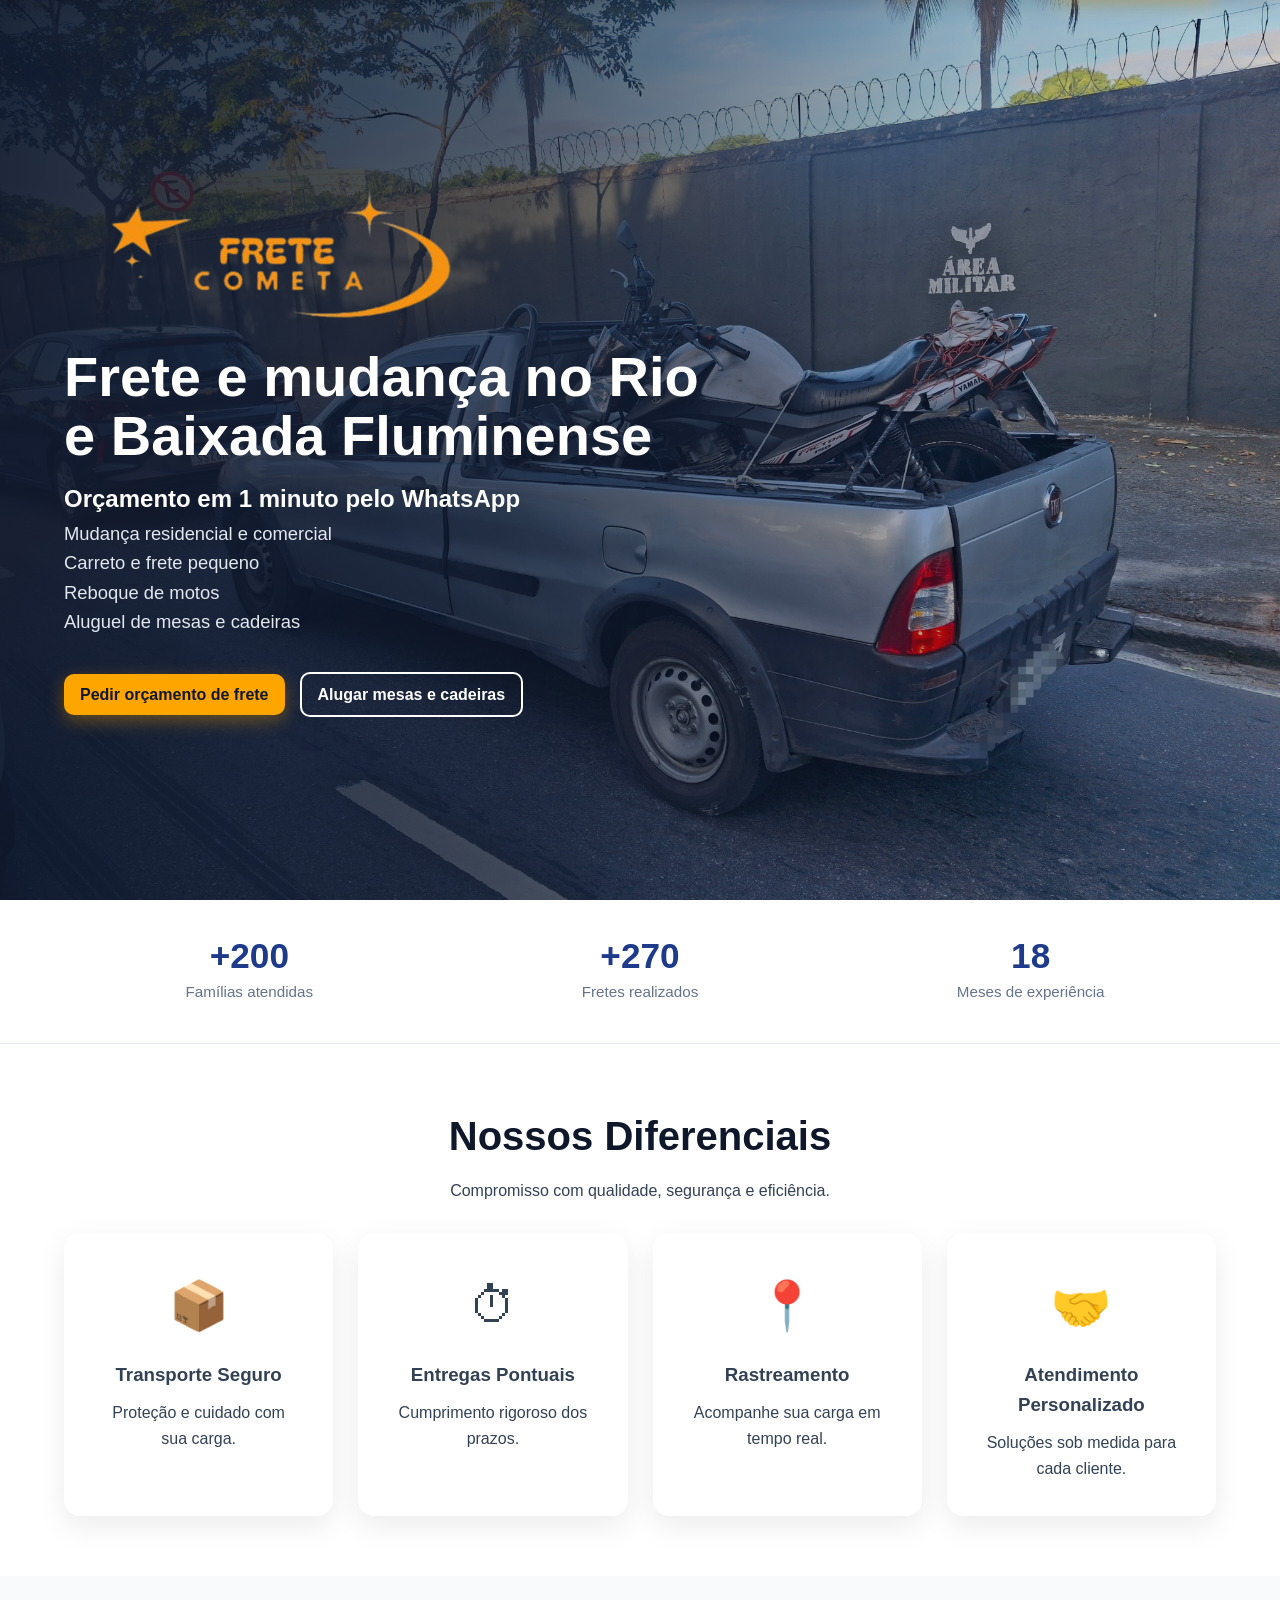
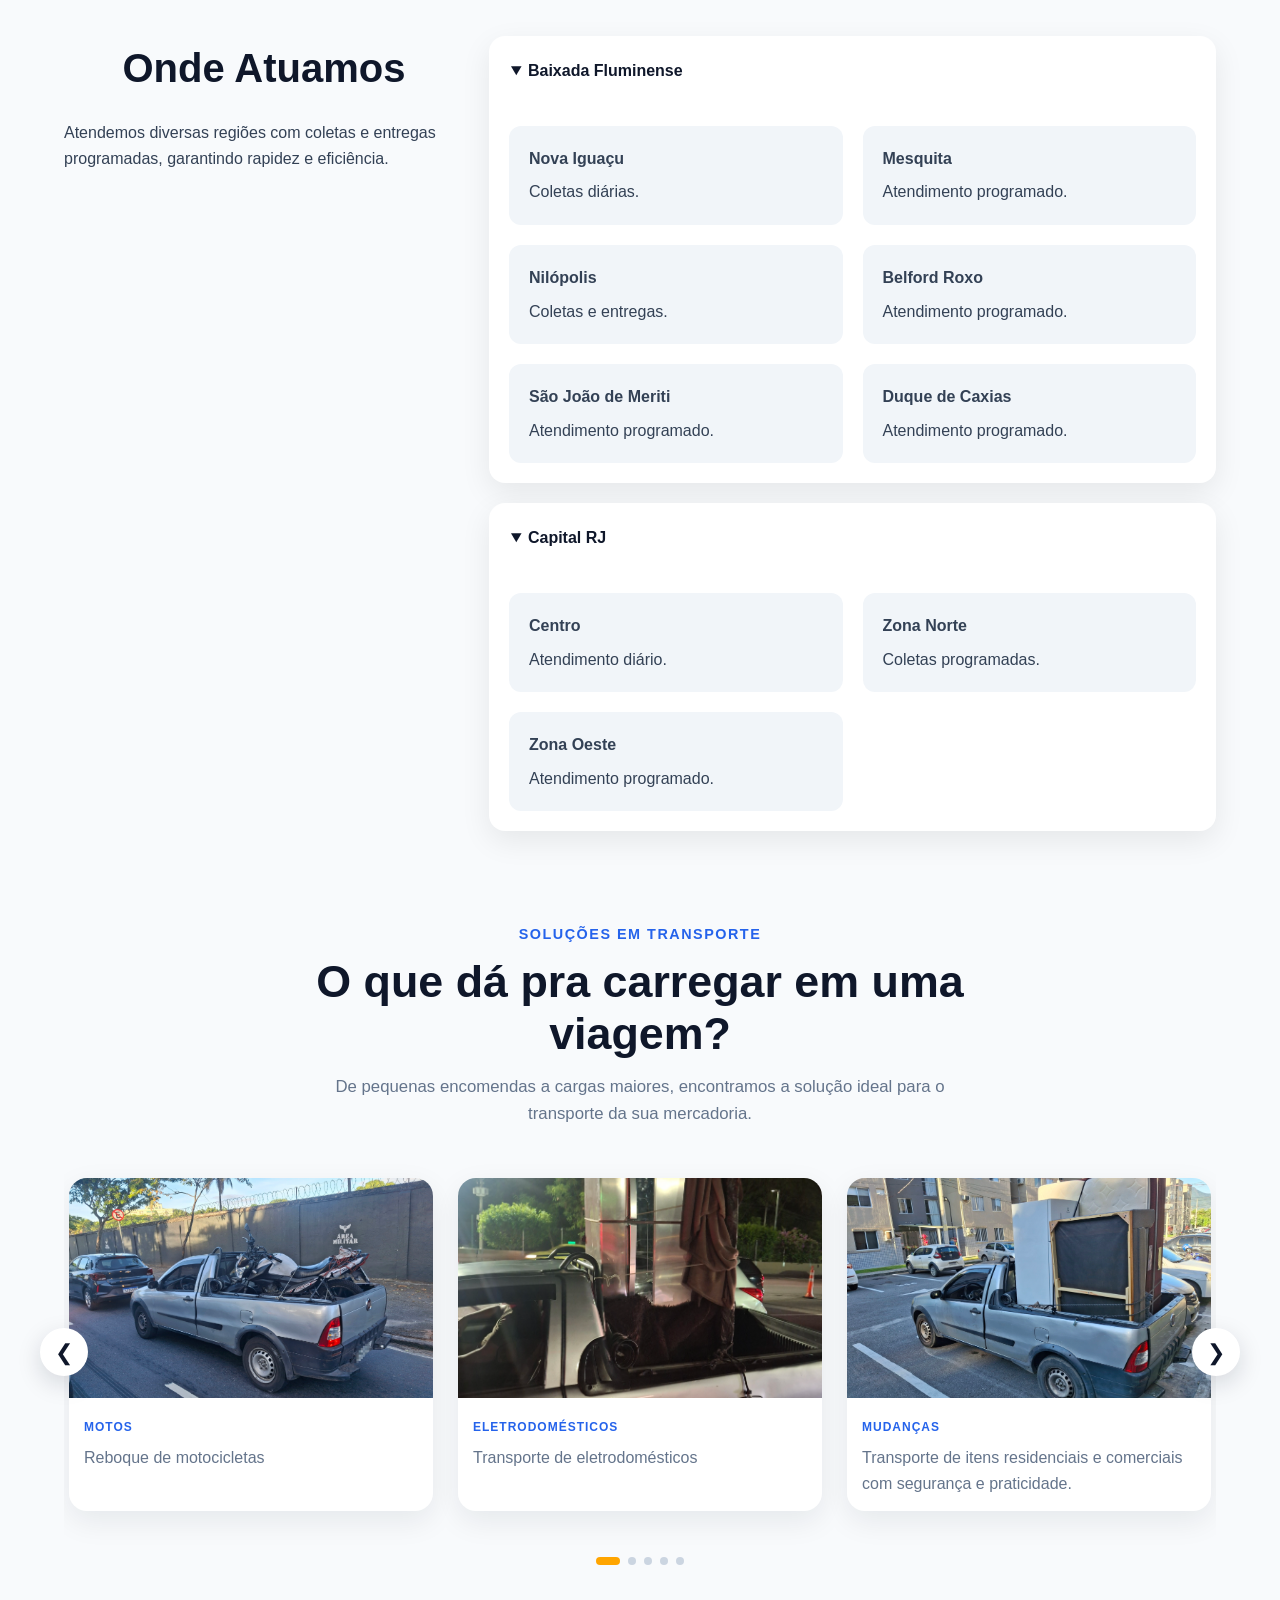
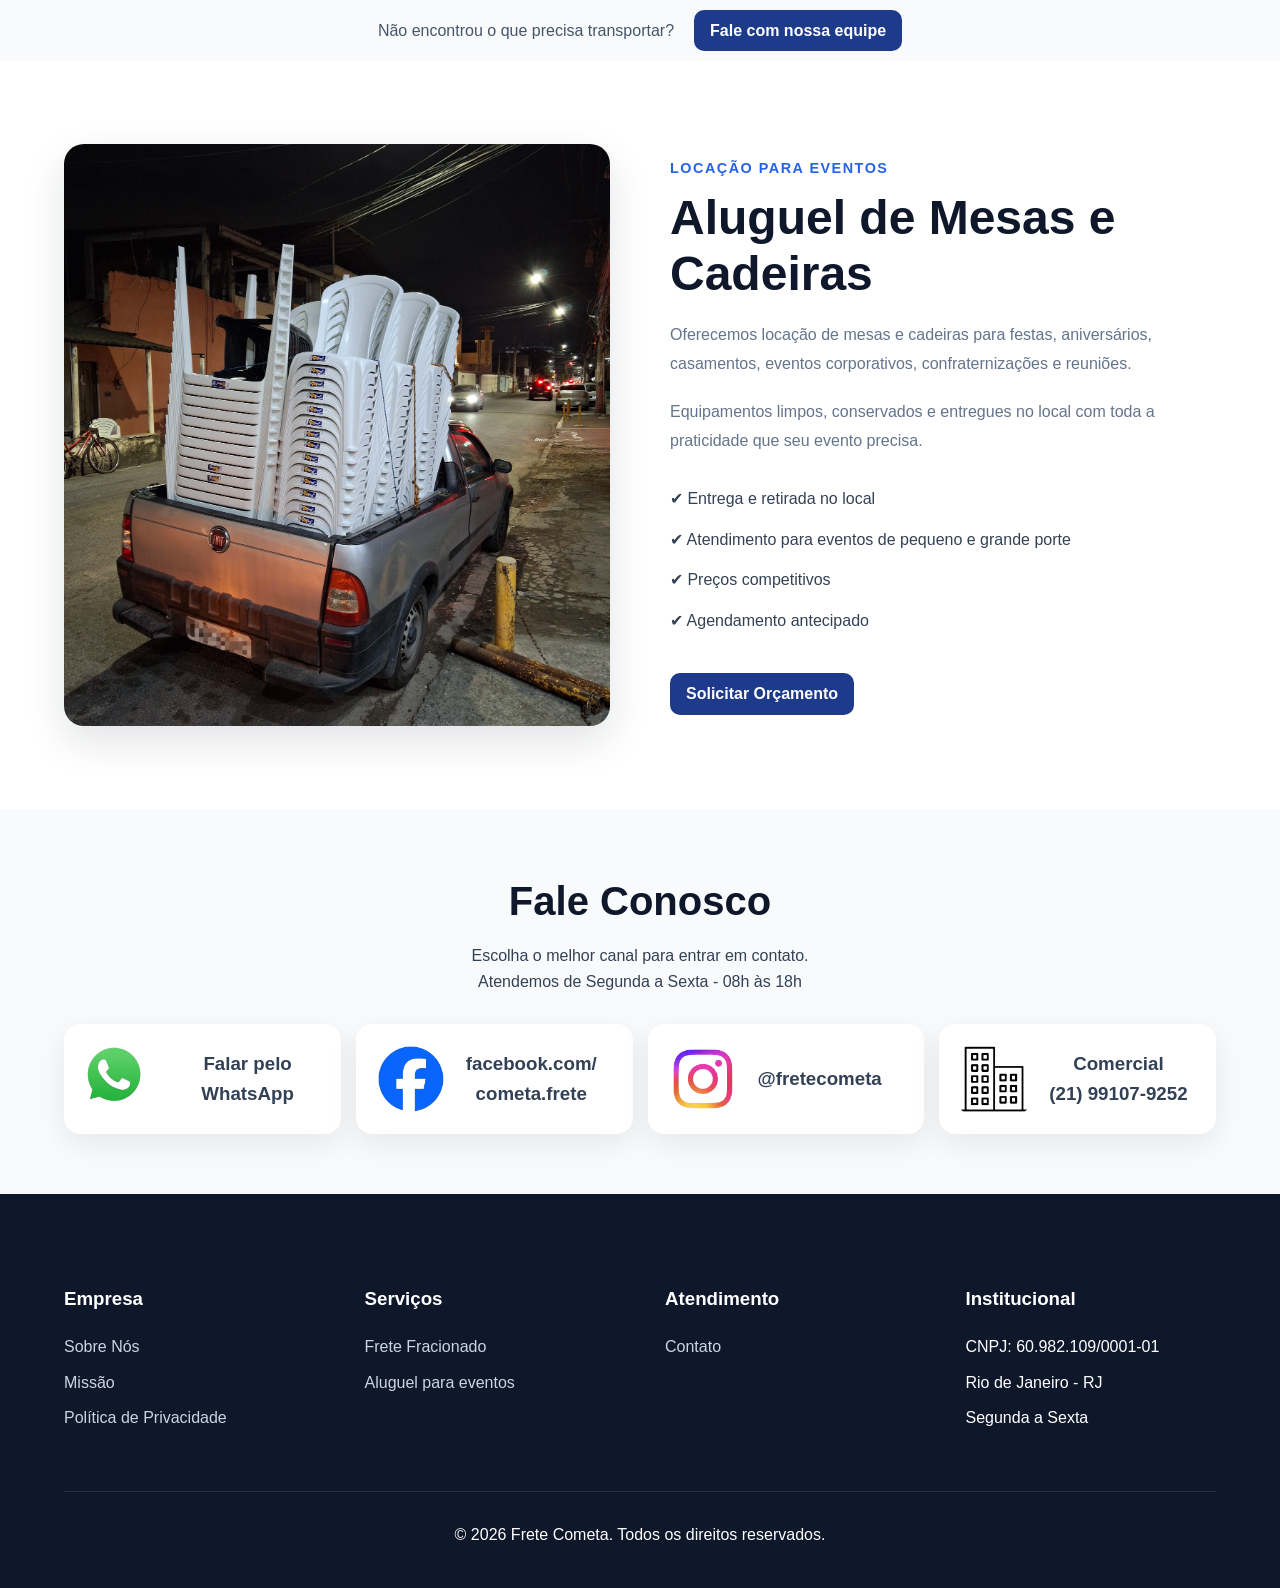
==== commit eac2ddb6: "Melhora a landing: CTA laranja, hero, barra mobile, faixa de confiança e areas" ====
--- a/index.html
+++ b/index.html
@@ -99,6 +99,15 @@
 
     <link rel="stylesheet" href="css/style.css">
 
+    <!-- Google tag (gtag.js) -->
+    <script async src="https://www.googletagmanager.com/gtag/js?id=AW-18405161587"></script>
+    <script>
+        window.dataLayer = window.dataLayer || [];
+        function gtag() { dataLayer.push(arguments); }
+        gtag('js', new Date());
+        gtag('config', 'AW-18405161587');
+    </script>
+
 </head>
 
 <body>
@@ -121,7 +130,7 @@
             </nav>
 
             <div class="header-actions">
-                <a href="#contato" class="btn btn-primary">
+                <a href="#contato" class="btn btn-primary btn-cta">
                     Solicitar Cotação
                 </a>
             </div>
@@ -153,27 +162,55 @@
                 <img src="assets/images/logo/Logo_Cometa.png" alt="Logo da Empresa" class="hero-logo">
 
                 <h1 class="hero-title">
-                    Fretes rápidos e Seguros
+                    Frete e mudança no Rio e Baixada Fluminense
                 </h1>
-                <h2>Entregando sonhos e conquistas</h2>
+                <h2>Orçamento em 1 minuto pelo WhatsApp</h2>
 
                 <p class="hero-description">
-                    Frete Residencial e Comercial
-                    <br>Estadual | Interestadual
-                    <br>Reboque de Motos
-                    <br>Aluguel de Mesas e Cadeiras
+                    Mudança residencial e comercial
+                    <br>Carreto e frete pequeno
+                    <br>Reboque de motos
+                    <br>Aluguel de mesas e cadeiras
                 </p>
 
                 <div class="hero-buttons">
 
-                    <a href="#locacao" class="btn btn-primary">
-                        Aluguel de mesas
+                    <a href="#contato" class="btn btn-primary btn-cta">
+                        Pedir orçamento de frete
                     </a>
 
-                    <a href="#contato" class="btn btn-secondary">
-                        Solicitar Cotação
+                    <a href="#locacao" class="btn btn-secondary">
+                        Alugar mesas e cadeiras
                     </a>
 
+                </div>
+
+            </div>
+
+        </div>
+
+    </section>
+
+    <!--FAIXA DE CONFIANÇA-->
+    <section class="trust-bar">
+
+        <div class="container">
+
+            <div class="trust-grid">
+
+                <div class="trust-item">
+                    <strong>+200</strong>
+                    <span>Famílias atendidas</span>
+                </div>
+
+                <div class="trust-item">
+                    <strong>+270</strong>
+                    <span>Fretes realizados</span>
+                </div>
+
+                <div class="trust-item">
+                    <strong>18</strong>
+                    <span>Meses de experiência</span>
                 </div>
 
             </div>
@@ -245,7 +282,7 @@
 
                 <div class="service-areas-dropdowns">
 
-                    <details class="dropdown">
+                    <details class="dropdown" open>
                         <summary>Baixada Fluminense</summary>
 
                         <div class="locations-grid">
@@ -265,10 +302,25 @@
                                 <p>Coletas e entregas.</p>
                             </div>
 
+                            <div class="location-card">
+                                <h4>Belford Roxo</h4>
+                                <p>Atendimento programado.</p>
+                            </div>
+
+                            <div class="location-card">
+                                <h4>São João de Meriti</h4>
+                                <p>Atendimento programado.</p>
+                            </div>
+
+                            <div class="location-card">
+                                <h4>Duque de Caxias</h4>
+                                <p>Atendimento programado.</p>
+                            </div>
+
                         </div>
                     </details>
 
-                    <details class="dropdown">
+                    <details class="dropdown" open>
                         <summary>Capital RJ</summary>
 
                         <div class="locations-grid">
@@ -283,15 +335,12 @@
                                 <p>Coletas programadas.</p>
                             </div>
 
+                            <div class="location-card">
+                                <h4>Zona Oeste</h4>
+                                <p>Atendimento programado.</p>
+                            </div>
+
                         </div>
-                    </details>
-
-                    <details class="dropdown">
-                        <summary>Região Serrana</summary>
-                    </details>
-
-                    <details class="dropdown">
-                        <summary>Região dos Lagos</summary>
                     </details>
 
                 </div>
@@ -672,15 +721,17 @@
 
                     </div>
                 </a>
-                <div class="contact-card">
-
-                    <div class="contact-avatar">
-                        <img src="assets/images/icons/comercial-icon.png" alt="Comercial">
+                <a href="tel:+5521991079252">
+                    <div class="contact-card">
+
+                        <div class="contact-avatar">
+                            <img src="assets/images/icons/comercial-icon.png" alt="Comercial">
+                        </div>
+
+                        <h3>Comercial<br>(21) 99107-9252</h3>
+
                     </div>
-
-                    <h3>Comercial<br>(21) 99107-9252</h3>
-
-                </div>
+                </a>
 
             </div>
 
@@ -757,6 +808,11 @@
     <script src="js/main.js"></script>
     <script src="js/carousel.js"></script>
     <script src="js/cargo-carousel.js"></script>
+    <!--BARRA FIXA NO CELULAR-->
+    <div class="mobile-bar">
+        <a href="#contato" class="btn btn-primary btn-cta">Pedir orçamento</a>
+        <a href="tel:+5521991079252" class="btn btn-secondary">Ligar</a>
+    </div>
 </body>
 
 </html>
--- a/css/style.css
+++ b/css/style.css
@@ -1736,4 +1736,393 @@
         margin: 25px 0;
     }
 
+}
+
+/* =========================
+   MODAL DE QUALIFICAÇÃO
+========================= */
+
+.lead-modal {
+    position: fixed;
+    inset: 0;
+    z-index: 2000;
+
+    display: flex;
+    align-items: center;
+    justify-content: center;
+
+    padding: 20px;
+
+    background: rgba(15, 23, 42, 0.75);
+}
+
+.lead-modal[hidden] {
+    display: none;
+}
+
+.lead-box {
+    position: relative;
+
+    width: min(440px, 100%);
+    max-height: 90vh;
+    overflow-y: auto;
+
+    padding: 30px 25px;
+
+    background: #fff;
+    border-radius: var(--radius);
+    box-shadow: var(--shadow);
+}
+
+.lead-box h3 {
+    color: var(--dark);
+    font-size: 1.5rem;
+    margin-bottom: 5px;
+}
+
+.lead-box>p {
+    color: #64748b;
+    margin-bottom: 20px;
+}
+
+.lead-close {
+    position: absolute;
+    top: 10px;
+    right: 14px;
+
+    border: none;
+    background: none;
+
+    font-size: 1.8rem;
+    color: #64748b;
+    cursor: pointer;
+}
+
+.lead-box form {
+    display: flex;
+    flex-direction: column;
+    gap: 14px;
+}
+
+.lead-box label {
+    display: flex;
+    flex-direction: column;
+    gap: 6px;
+
+    font-weight: 600;
+    font-size: 0.9rem;
+    color: var(--dark);
+}
+
+.lead-box label[hidden] {
+    display: none;
+}
+
+.lead-box input,
+.lead-box select {
+    height: 46px;
+    padding: 0 12px;
+
+    border: 1px solid #cbd5e1;
+    border-radius: 10px;
+
+    font: inherit;
+    font-weight: 400;
+}
+
+.lead-box input:focus,
+.lead-box select:focus {
+    outline: none;
+    border-color: var(--primary);
+}
+
+.lead-hp {
+    position: absolute;
+    left: -9999px;
+}
+
+.lead-error {
+    color: #dc2626;
+    font-size: 0.85rem;
+}
+
+.lead-submit {
+    height: 48px;
+    margin-top: 5px;
+}
+
+/* =========================
+   MODAL DE QUALIFICAÇÃO
+========================= */
+
+.lead-modal {
+    position: fixed;
+    inset: 0;
+    z-index: 2000;
+
+    display: flex;
+    align-items: center;
+    justify-content: center;
+
+    padding: 20px;
+
+    background: rgba(15, 23, 42, 0.75);
+}
+
+.lead-modal[hidden] {
+    display: none;
+}
+
+.lead-box {
+    position: relative;
+
+    width: min(440px, 100%);
+    max-height: 90vh;
+    overflow-y: auto;
+
+    padding: 30px 25px;
+
+    background: #fff;
+    border-radius: var(--radius);
+    box-shadow: var(--shadow);
+}
+
+.lead-box h3 {
+    color: var(--dark);
+    font-size: 1.5rem;
+    margin-bottom: 5px;
+}
+
+.lead-box>p {
+    color: #64748b;
+    margin-bottom: 20px;
+}
+
+.lead-close {
+    position: absolute;
+    top: 10px;
+    right: 14px;
+
+    border: none;
+    background: none;
+
+    font-size: 1.8rem;
+    color: #64748b;
+    cursor: pointer;
+}
+
+.lead-box form {
+    display: flex;
+    flex-direction: column;
+    gap: 14px;
+}
+
+.lead-box label {
+    display: flex;
+    flex-direction: column;
+    gap: 6px;
+
+    font-weight: 600;
+    font-size: 0.9rem;
+    color: var(--dark);
+}
+
+.lead-box label[hidden] {
+    display: none;
+}
+
+.lead-box input,
+.lead-box select {
+    height: 46px;
+    padding: 0 12px;
+
+    border: 1px solid #cbd5e1;
+    border-radius: 10px;
+
+    font: inherit;
+    font-weight: 400;
+}
+
+.lead-box input:focus,
+.lead-box select:focus {
+    outline: none;
+    border-color: var(--primary);
+}
+
+.lead-hp {
+    position: absolute;
+    left: -9999px;
+}
+
+.lead-error {
+    color: #dc2626;
+    font-size: 0.85rem;
+}
+
+.lead-submit {
+    height: 48px;
+    margin-top: 5px;
+}
+
+/* =========================
+   BOTÃO DE AÇÃO (CTA)
+========================= */
+
+.btn-cta {
+    background: var(--primary);
+    color: var(--dark);
+    box-shadow: 0 6px 18px rgba(255, 165, 0, 0.35);
+}
+
+.btn-cta:hover {
+    background: #ffb733;
+    color: var(--dark);
+    transform: translateY(-2px);
+}
+
+/* =========================
+   BARRA FIXA NO CELULAR
+========================= */
+
+.mobile-bar {
+    display: none;
+}
+
+@media (max-width: 768px) {
+
+    .mobile-bar {
+        position: fixed;
+        left: 0;
+        right: 0;
+        bottom: 0;
+        z-index: 900;
+
+        display: flex;
+        gap: 10px;
+
+        padding: 10px 12px;
+
+        background: rgba(15, 23, 42, 0.97);
+        box-shadow: 0 -4px 18px rgba(0, 0, 0, 0.25);
+    }
+
+    .mobile-bar .btn {
+        flex: 1;
+        padding: 12px 10px;
+        font-size: 0.95rem;
+    }
+
+    .mobile-bar .btn-secondary:hover {
+        color: var(--dark);
+    }
+
+    body {
+        padding-bottom: 70px;
+    }
+}
+
+/* =========================
+   FAIXA DE CONFIANÇA
+========================= */
+
+.trust-bar {
+    padding: 28px 0;
+
+    background: #ffffff;
+
+    border-bottom: 1px solid #e2e8f0;
+}
+
+.trust-grid {
+    display: grid;
+    grid-template-columns: repeat(3, 1fr);
+    gap: 20px;
+
+    text-align: center;
+}
+
+.trust-item strong {
+    display: block;
+
+    color: var(--primary-dark);
+
+    font-size: 2.2rem;
+    line-height: 1;
+
+    margin-bottom: 6px;
+}
+
+.trust-item span {
+    color: #64748b;
+
+    font-size: 0.95rem;
+    font-weight: 500;
+}
+
+@media (max-width: 768px) {
+
+    .trust-bar {
+        padding: 20px 0;
+    }
+
+    .trust-item strong {
+        font-size: 1.6rem;
+    }
+
+    .trust-item span {
+        font-size: 0.8rem;
+    }
+}
+
+/* =========================
+   FAIXA DE CONFIANÇA
+========================= */
+
+.trust-bar {
+    padding: 28px 0;
+
+    background: #ffffff;
+
+    border-bottom: 1px solid #e2e8f0;
+}
+
+.trust-grid {
+    display: grid;
+    grid-template-columns: repeat(3, 1fr);
+    gap: 20px;
+
+    text-align: center;
+}
+
+.trust-item strong {
+    display: block;
+
+    color: var(--primary-dark);
+
+    font-size: 2.2rem;
+    line-height: 1;
+
+    margin-bottom: 6px;
+}
+
+.trust-item span {
+    color: #64748b;
+
+    font-size: 0.95rem;
+    font-weight: 500;
+}
+
+@media (max-width: 768px) {
+
+    .trust-bar {
+        padding: 20px 0;
+    }
+
+    .trust-item strong {
+        font-size: 1.6rem;
+    }
+
+    .trust-item span {
+        font-size: 0.8rem;
+    }
 }
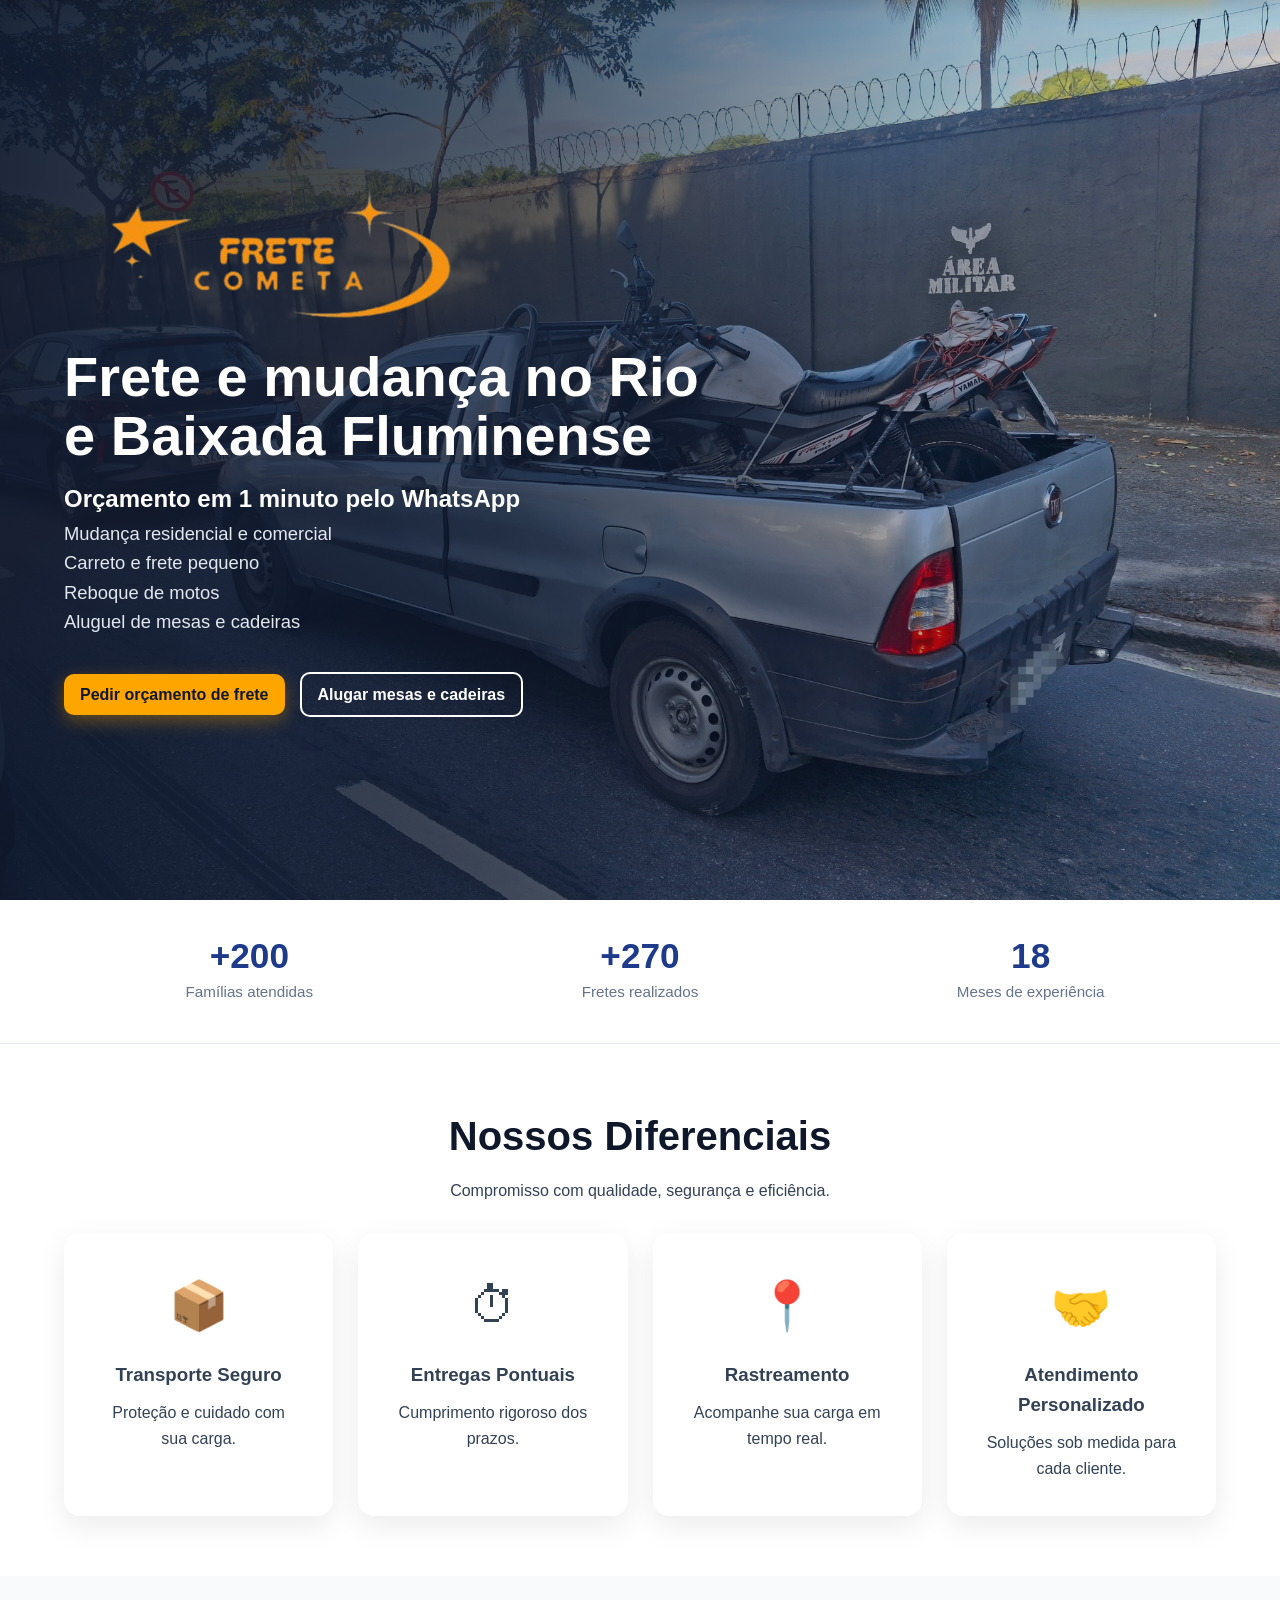
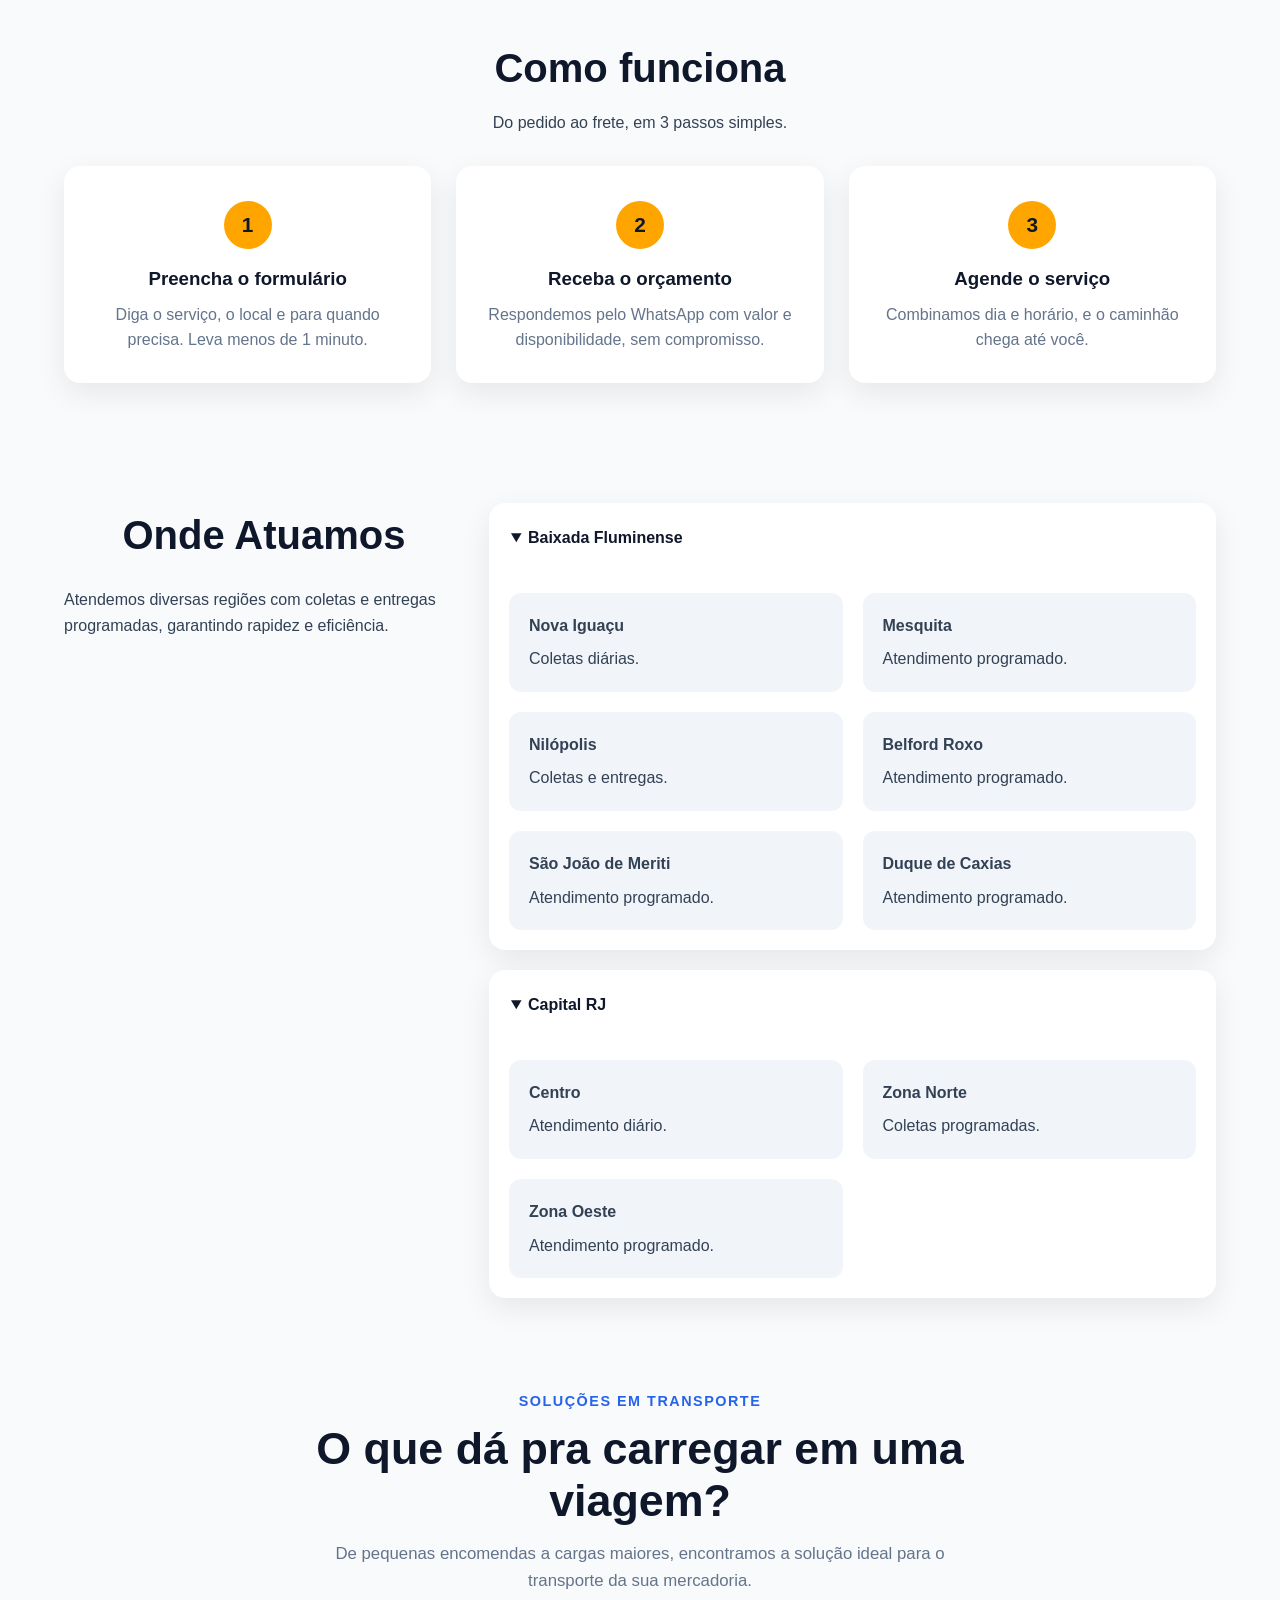
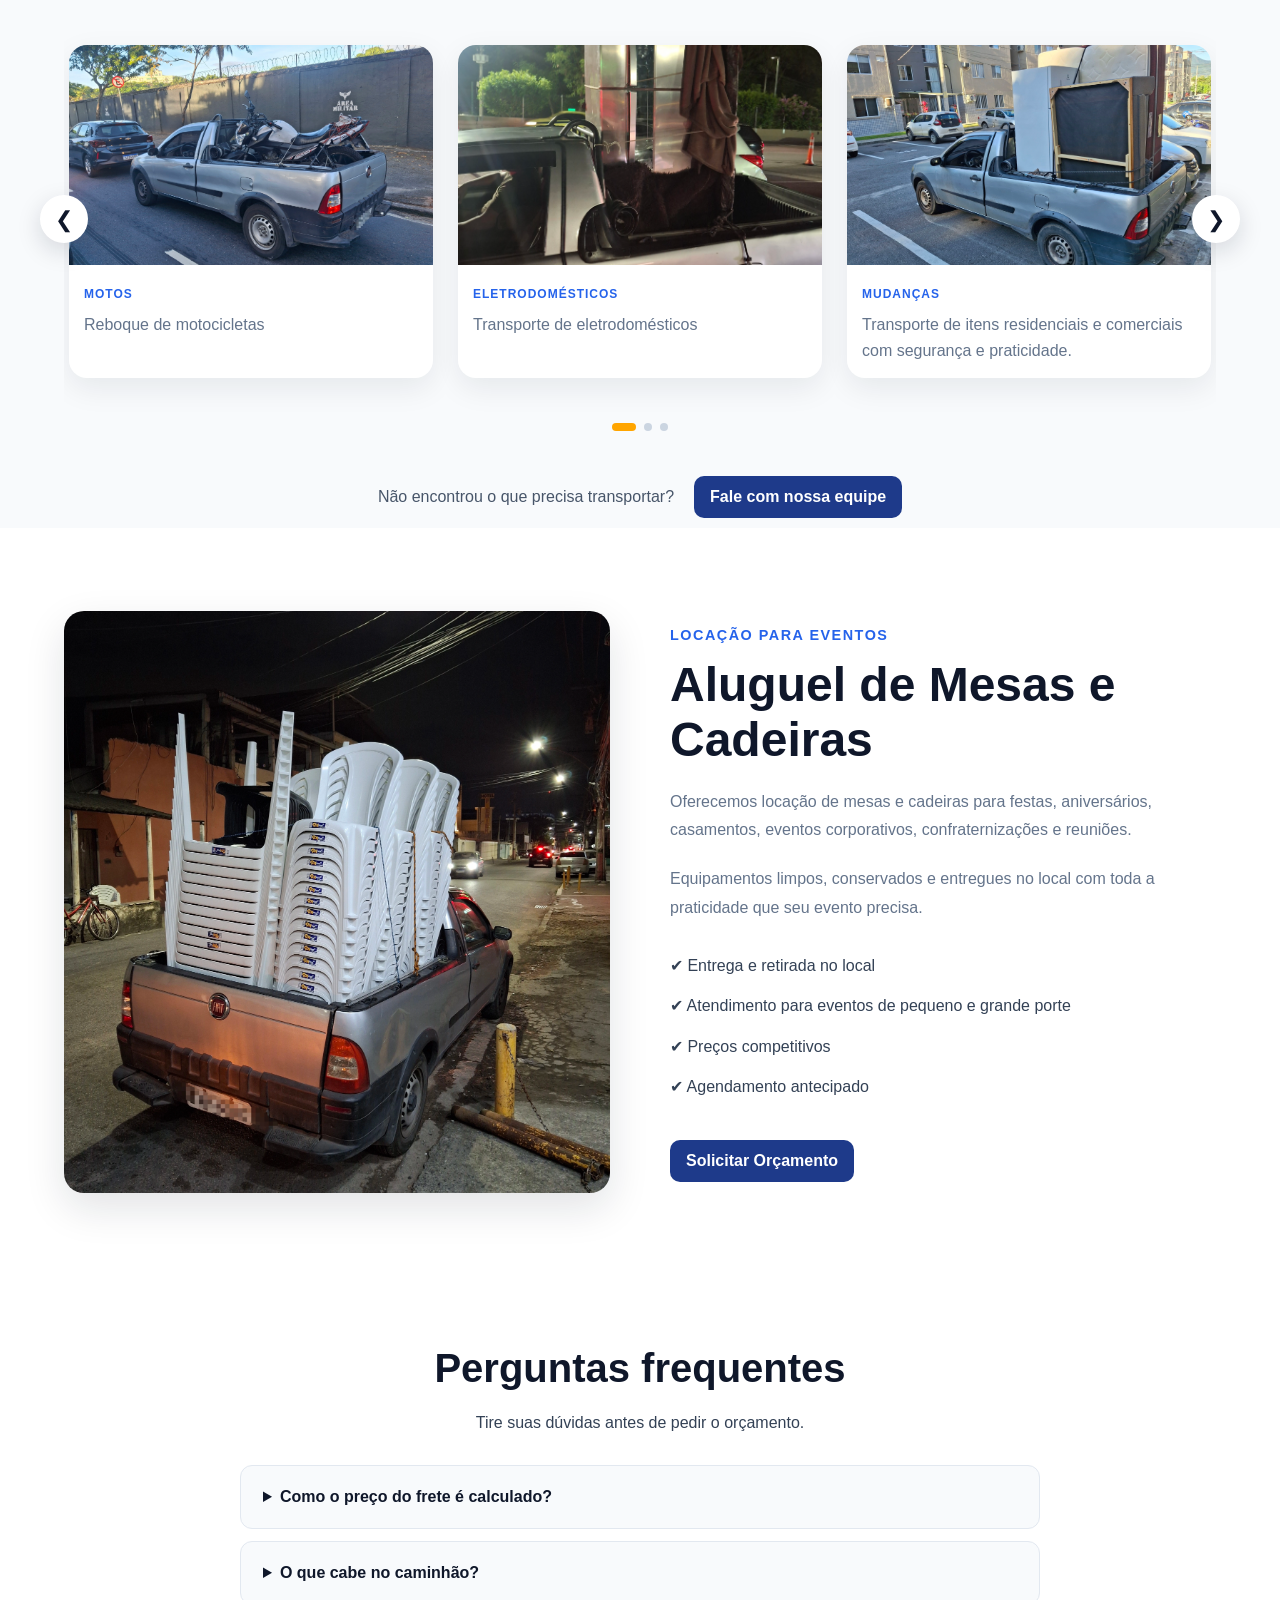
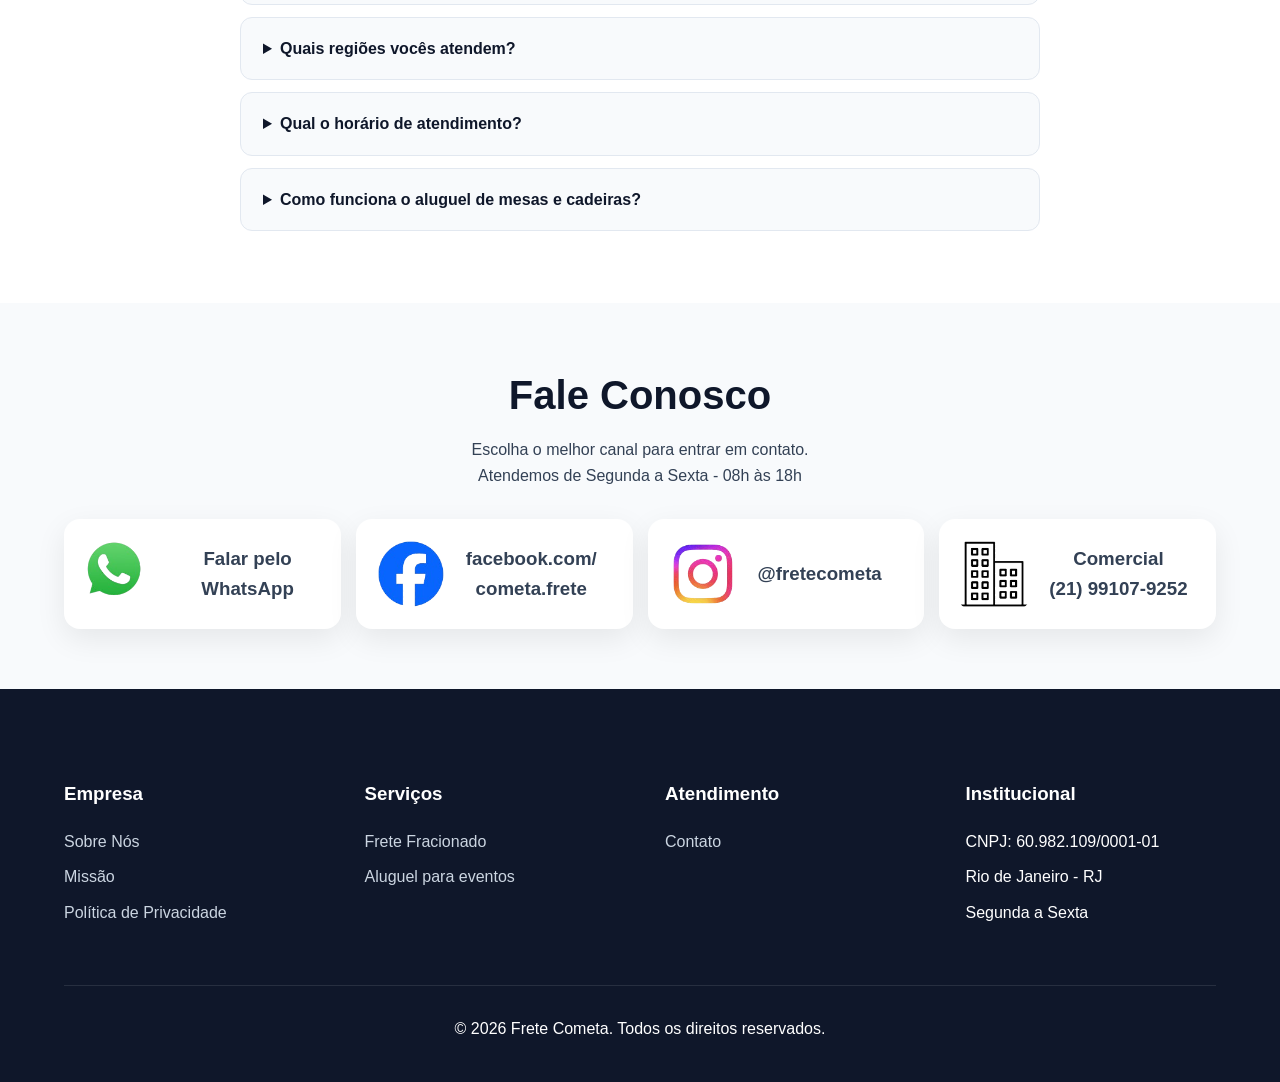
==== commit 3f4fe3bc: "Adiciona como funciona, FAQ, servico pre-selecionado no formulario e correcoes tecnicas" ====
--- a/index.html
+++ b/index.html
@@ -261,6 +261,42 @@
 
     </section>
 
+    <!--COMO FUNCIONA-->
+    <section class="how-it-works">
+
+        <div class="container">
+
+            <div class="section-header">
+                <h2>Como funciona</h2>
+                <p>Do pedido ao frete, em 3 passos simples.</p>
+            </div>
+
+            <div class="steps-grid">
+
+                <div class="step-card">
+                    <div class="step-number">1</div>
+                    <h3>Preencha o formulário</h3>
+                    <p>Diga o serviço, o local e para quando precisa. Leva menos de 1 minuto.</p>
+                </div>
+
+                <div class="step-card">
+                    <div class="step-number">2</div>
+                    <h3>Receba o orçamento</h3>
+                    <p>Respondemos pelo WhatsApp com valor e disponibilidade, sem compromisso.</p>
+                </div>
+
+                <div class="step-card">
+                    <div class="step-number">3</div>
+                    <h3>Agende o serviço</h3>
+                    <p>Combinamos dia e horário, e o caminhão chega até você.</p>
+                </div>
+
+            </div>
+
+        </div>
+
+    </section>
+
     <!--ÁREAS DE ATENDIMENTO-->
 
     <section id="areas" class="service-areas">
@@ -397,7 +433,8 @@
 
                             <div class="cargo-card-image">
 
-                                <img src="assets/images/cargo/motocicleta.webp" alt="Reboque de motocicleta">
+                                <img loading="lazy" src="assets/images/cargo/motocicleta.webp"
+                                    alt="Reboque de motocicleta">
 
                             </div>
 
@@ -663,11 +700,75 @@
 
                     </ul>
 
-                    <a href="#contato" class="btn btn-primary">
+                    <a href="#contato" class="btn btn-primary" data-servico="Aluguel de mesas e cadeiras">
                         Solicitar Orçamento
                     </a>
 
                 </div>
+
+            </div>
+
+        </div>
+
+    </section>
+
+    <!--PERGUNTAS FREQUENTES-->
+    <section class="faq">
+
+        <div class="container">
+
+            <div class="section-header">
+                <h2>Perguntas frequentes</h2>
+                <p>Tire suas dúvidas antes de pedir o orçamento.</p>
+            </div>
+
+            <div class="faq-list">
+
+                <details class="faq-item">
+                    <summary>Como o preço do frete é calculado?</summary>
+                    <p>
+                        O valor depende da distância entre origem e destino, do volume
+                        de itens, do acesso aos locais (escada, andar, rua estreita) e
+                        da necessidade de ajudantes. Por isso o orçamento é feito pelo
+                        formulário, com as informações do seu caso.
+                    </p>
+                </details>
+
+                <details class="faq-item">
+                    <summary>O que cabe no caminhão?</summary>
+                    <p>
+                        Atendemos com caminhão baú aberto, ideal para mudanças pequenas
+                        e médias, carretos, eletrodomésticos e móveis. Para saber se o
+                        seu caso cabe, informe os itens no WhatsApp e avaliamos.
+                    </p>
+                </details>
+
+                <details class="faq-item">
+                    <summary>Quais regiões vocês atendem?</summary>
+                    <p>
+                        Atendemos a capital do Rio de Janeiro e a Baixada Fluminense:
+                        Nova Iguaçu, Mesquita, Nilópolis, Belford Roxo, São João de
+                        Meriti e Duque de Caxias.
+                    </p>
+                </details>
+
+                <details class="faq-item">
+                    <summary>Qual o horário de atendimento?</summary>
+                    <p>
+                        Respondemos de segunda a sexta, das 08h às 18h. Fora desse
+                        horário, deixe sua mensagem pelo formulário que retornamos no
+                        próximo dia útil.
+                    </p>
+                </details>
+
+                <details class="faq-item">
+                    <summary>Como funciona o aluguel de mesas e cadeiras?</summary>
+                    <p>
+                        Você informa a data e o local do evento, combinamos a entrega e
+                        a retirada, e levamos tudo até você. Agende com antecedência
+                        para garantir a disponibilidade.
+                    </p>
+                </details>
 
             </div>
 
@@ -703,7 +804,7 @@
                     <div class="contact-card">
 
                         <div class="contact-avatar">
-                            <img src="assets/images/icons/facebook-icon.png" alt="Email">
+                            <img src="assets/images/icons/facebook-icon.png" alt="Facebook">
                         </div>
 
                         <h3>facebook.com/<br>cometa.frete</h3>
--- a/css/style.css
+++ b/css/style.css
@@ -2125,4 +2125,130 @@
     .trust-item span {
         font-size: 0.8rem;
     }
+}
+
+/* Esconde os botões do hero no celular (a barra fixa já cumpre esse papel) */
+@media (max-width: 768px) {
+
+    .hero-buttons {
+        display: none;
+    }
+}
+
+/* =========================
+   COMO FUNCIONA
+========================= */
+
+.how-it-works {
+    padding: 50px 0;
+
+    background: #f8fafc;
+}
+
+.steps-grid {
+    display: grid;
+    grid-template-columns: repeat(3, 1fr);
+    gap: 25px;
+}
+
+.step-card {
+    position: relative;
+
+    padding: 35px 25px 30px;
+
+    background: #ffffff;
+
+    border-radius: var(--radius);
+
+    box-shadow: var(--shadow);
+
+    text-align: center;
+}
+
+.step-number {
+    display: flex;
+    align-items: center;
+    justify-content: center;
+
+    width: 48px;
+    height: 48px;
+
+    margin: 0 auto 15px;
+
+    border-radius: 50%;
+
+    background: var(--primary);
+
+    color: var(--dark);
+
+    font-size: 1.3rem;
+    font-weight: 700;
+}
+
+.step-card h3 {
+    margin-bottom: 8px;
+
+    color: var(--dark);
+}
+
+.step-card p {
+    color: #64748b;
+}
+
+@media (max-width: 768px) {
+
+    .steps-grid {
+        grid-template-columns: 1fr;
+        gap: 15px;
+    }
+}
+
+/* =========================
+   FAQ
+========================= */
+
+.faq {
+    padding: 50px 0;
+
+    background: #ffffff;
+}
+
+.faq-list {
+    max-width: 800px;
+
+    margin: 0 auto;
+}
+
+.faq-item {
+    margin-bottom: 12px;
+
+    background: #f8fafc;
+
+    border: 1px solid #e2e8f0;
+
+    border-radius: 12px;
+
+    overflow: hidden;
+}
+
+.faq-item summary {
+    padding: 18px 22px;
+
+    cursor: pointer;
+
+    color: var(--dark);
+
+    font-weight: 600;
+}
+
+.faq-item[open] summary {
+    border-bottom: 1px solid #e2e8f0;
+}
+
+.faq-item p {
+    padding: 16px 22px 20px;
+
+    color: #64748b;
+
+    line-height: 1.7;
 }
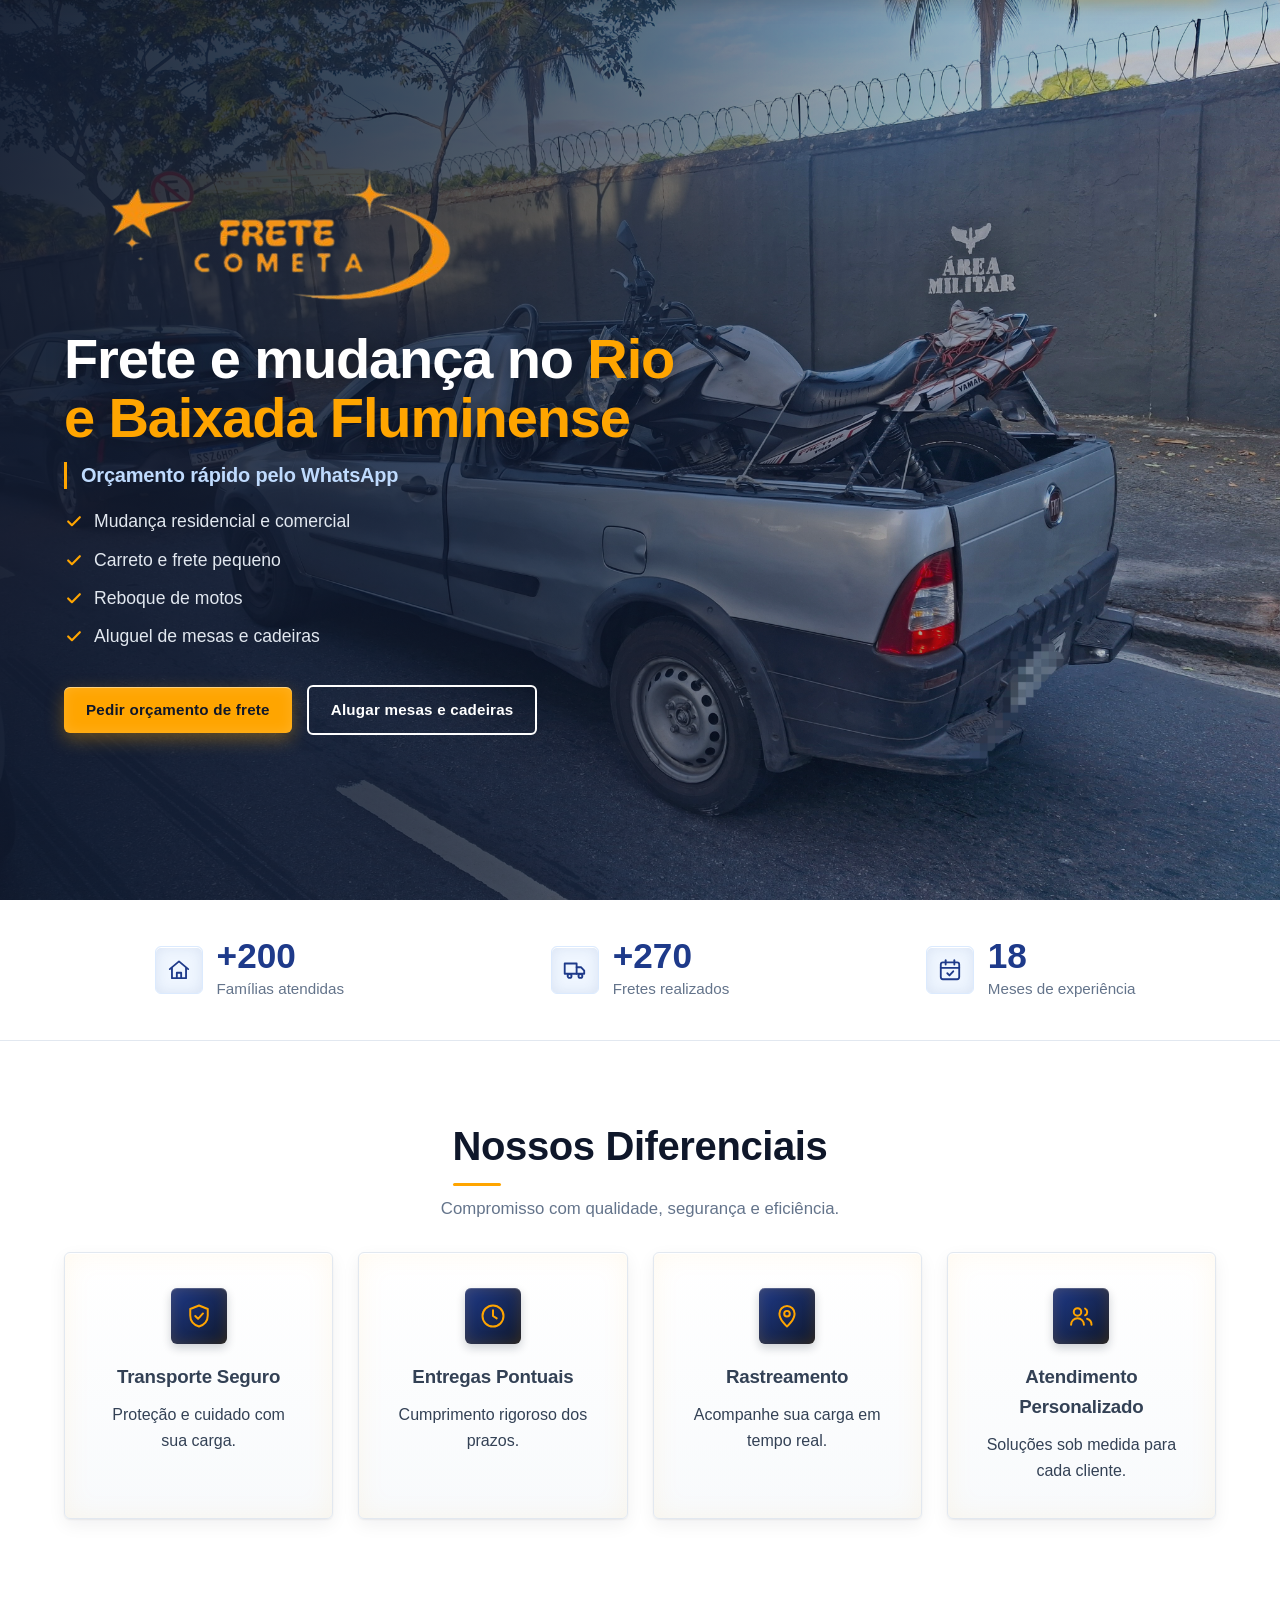
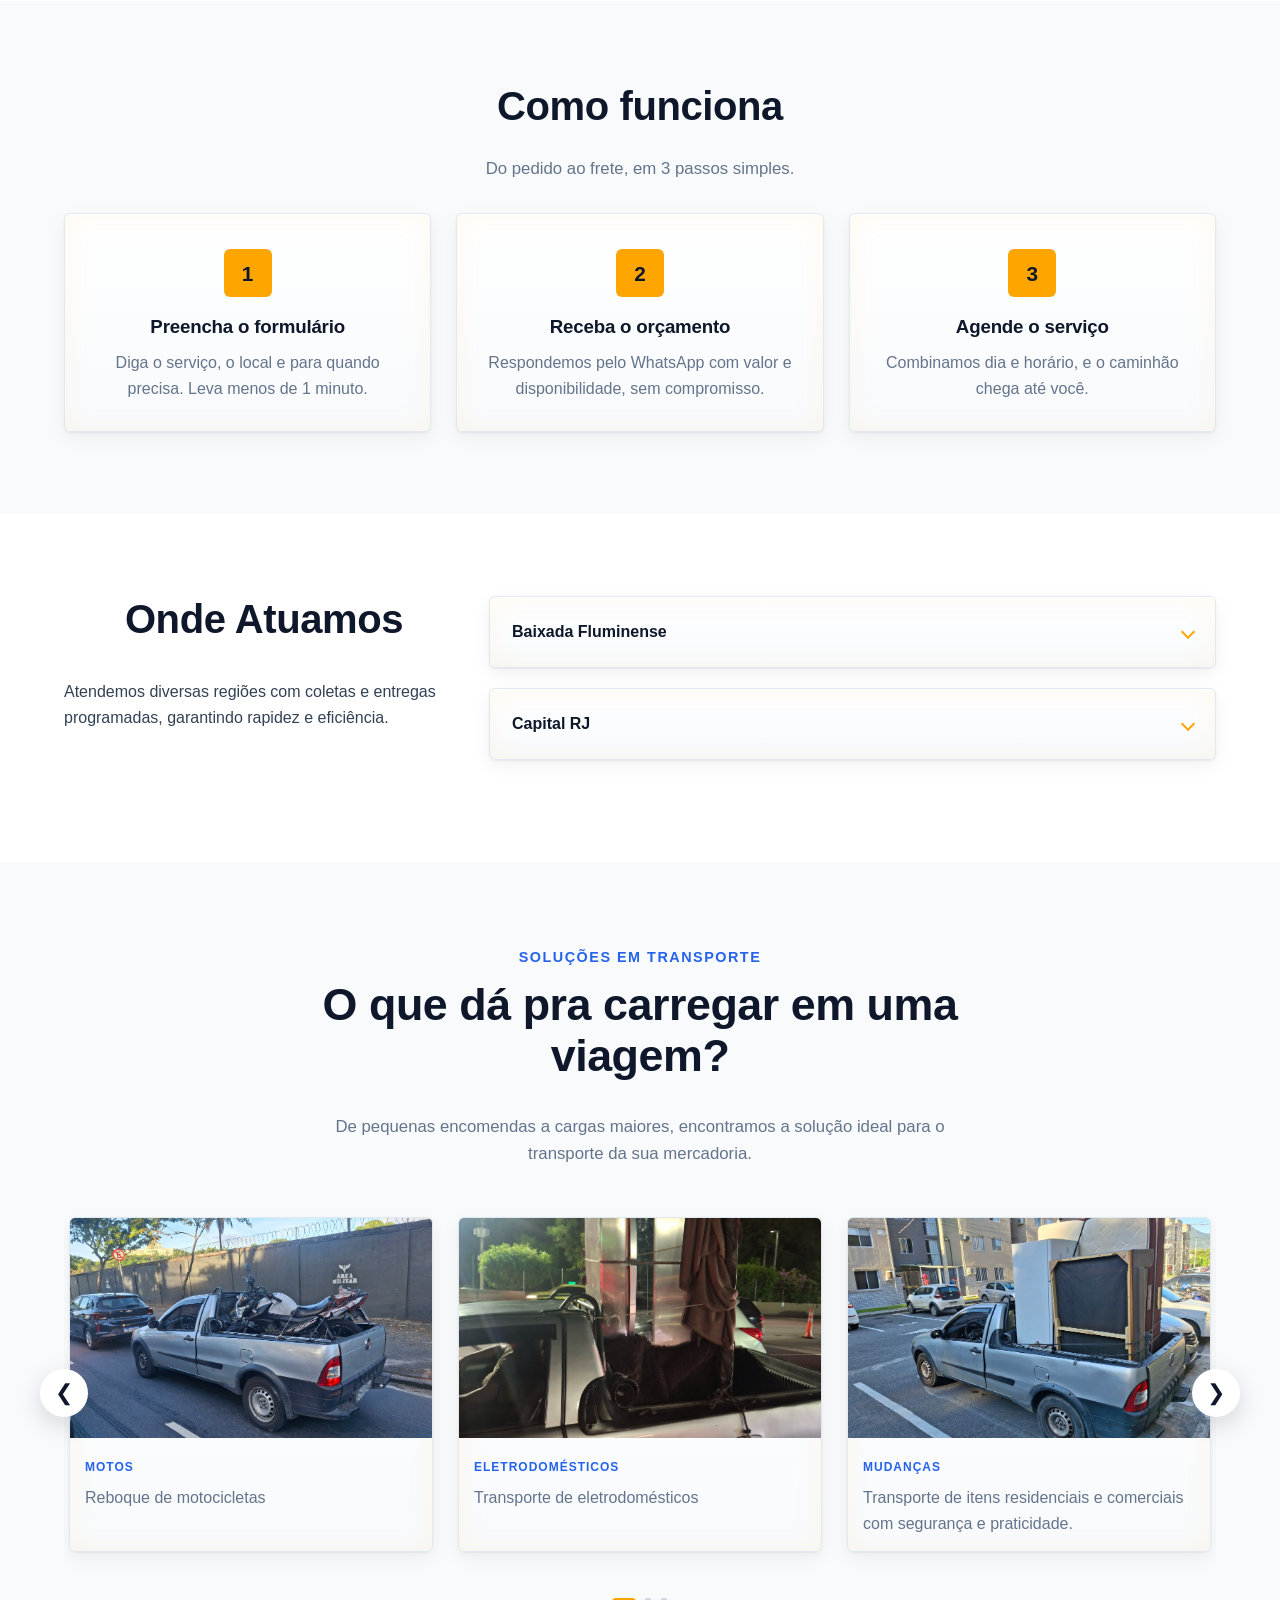
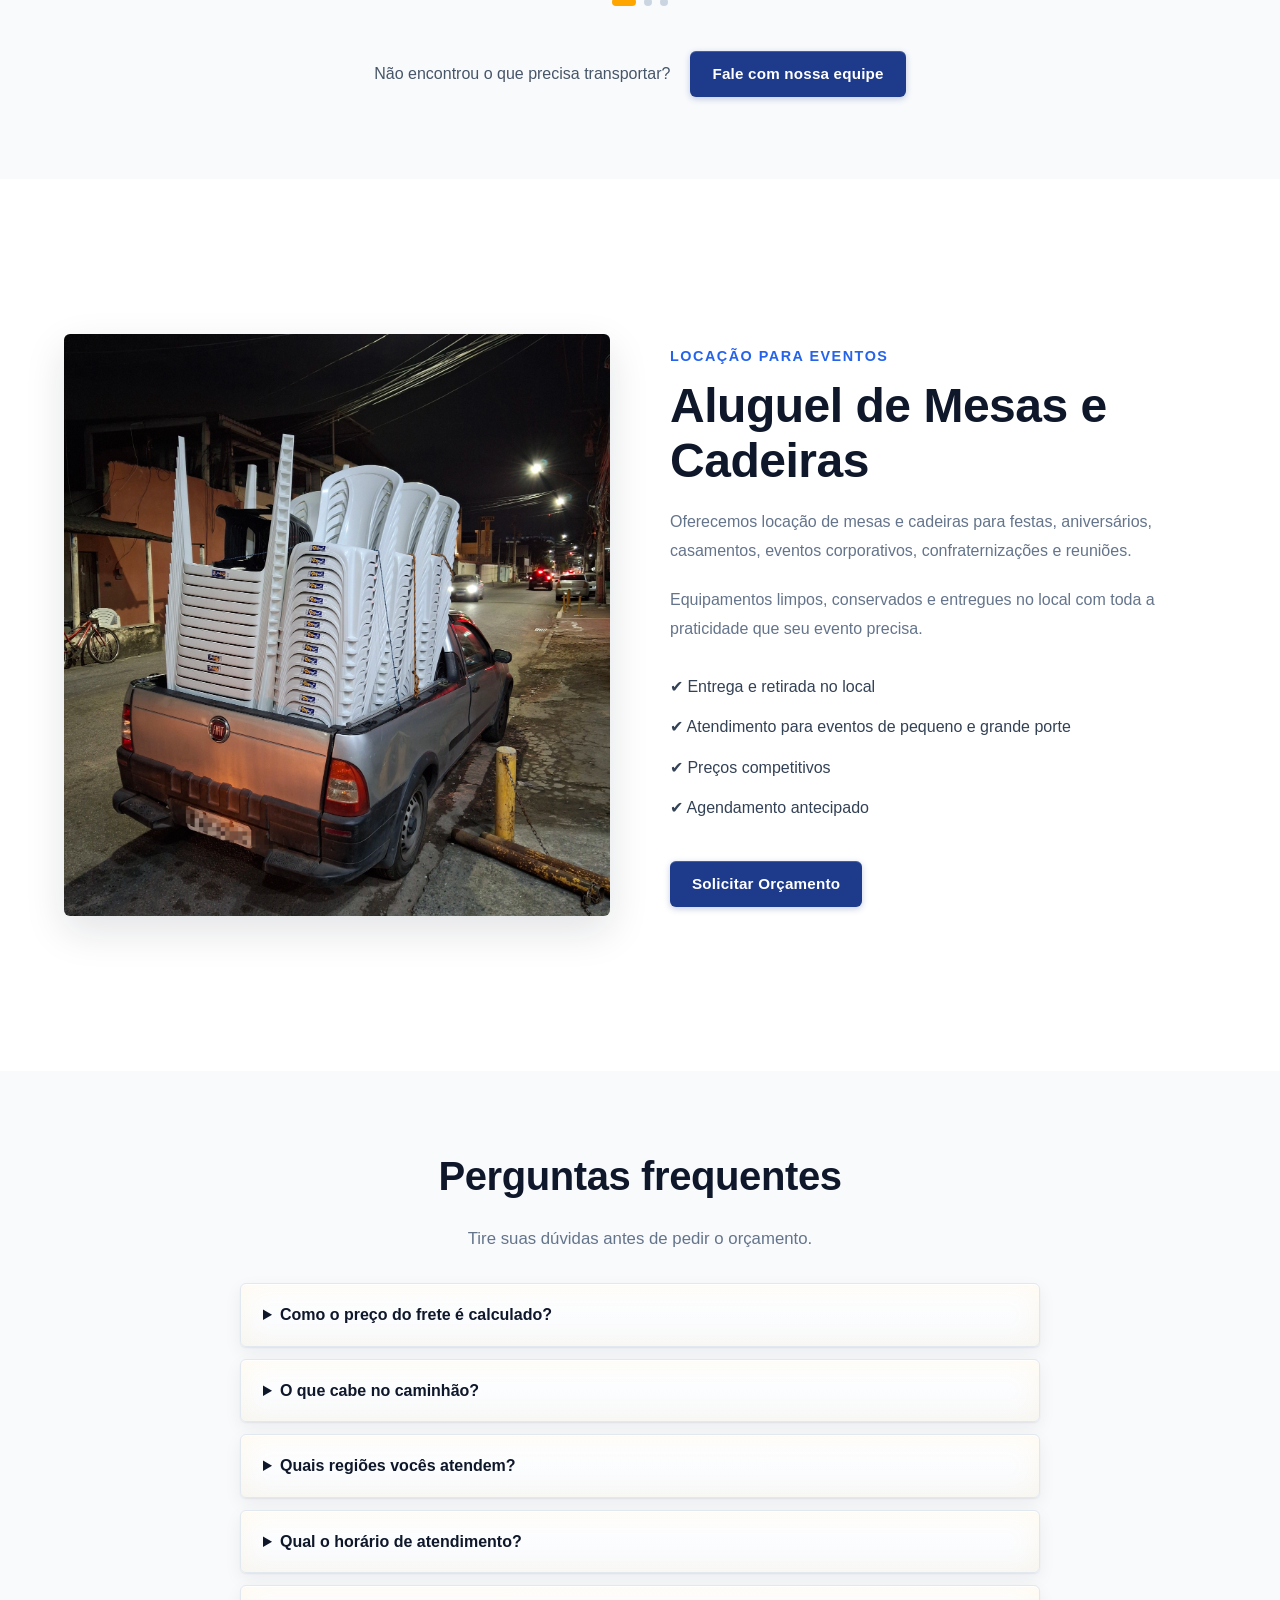
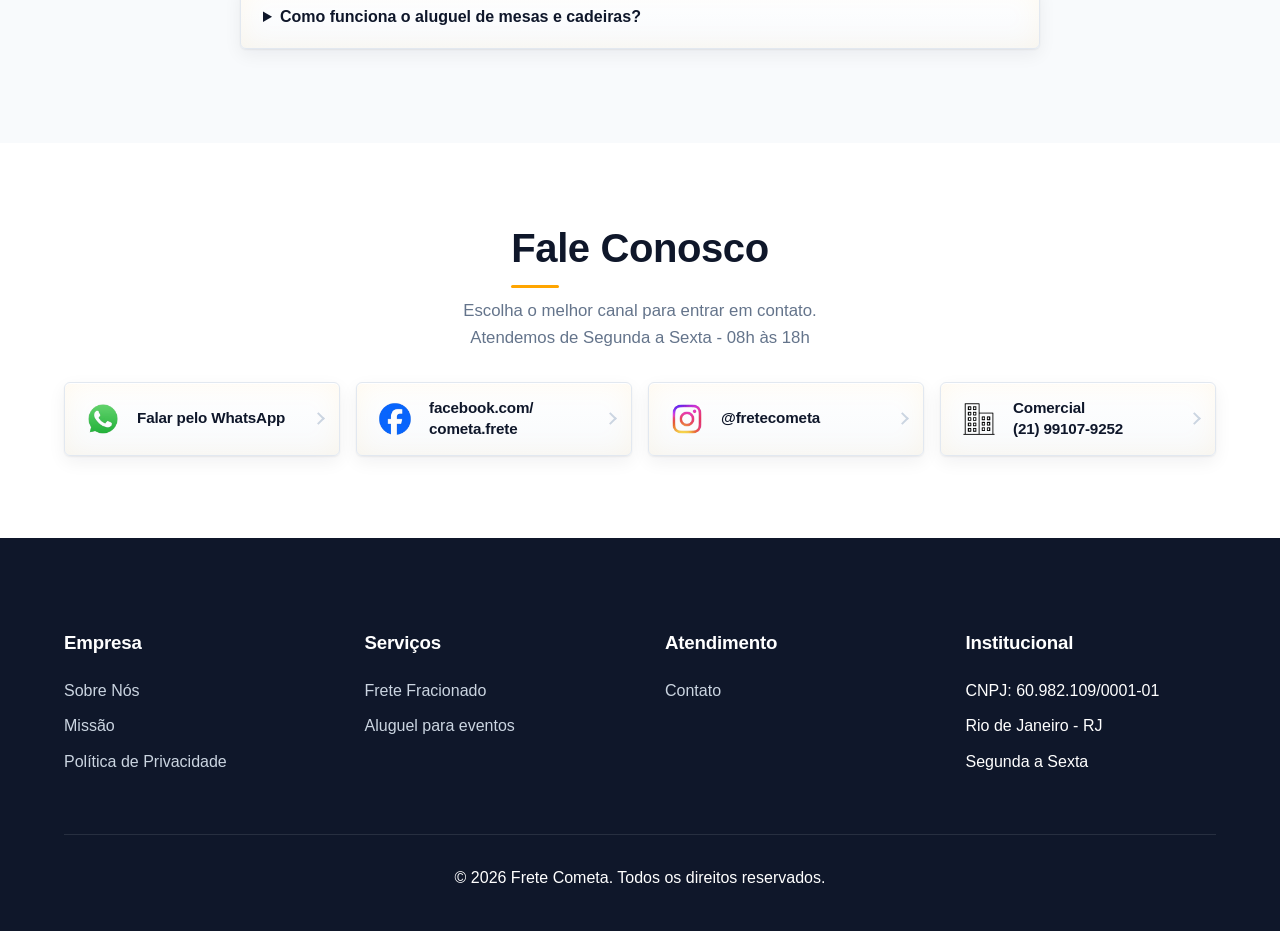
==== commit 49272571: "Design: icones SVG, animacoes, banner com hierarquia de cores, hero com prioridade e versionamento d" ====
--- a/index.html
+++ b/index.html
@@ -96,8 +96,8 @@
         ]
     }
     </script>
-
-    <link rel="stylesheet" href="css/style.css">
+    <link rel="preload" as="image" href="assets/images/hero/hero-1.webp" fetchpriority="high">
+    <link rel="stylesheet" href="css/style.css?v=20261102">
 
     <!-- Google tag (gtag.js) -->
     <script async src="https://www.googletagmanager.com/gtag/js?id=AW-18405161587"></script>
@@ -144,13 +144,17 @@
         <!--IMAGEM DO HERO BANNER (OCUPANDO TODA A TELA ALÉM DO CONTAINER)-->
         <div class="hero-image">
 
-            <img src="assets/images/hero/hero-1.webp" alt="Transporte e logística" class="hero-slide-image active">
-
-            <img src="assets/images/hero/hero-2.webp" alt="Transporte rodoviário" class="hero-slide-image">
-
-            <img src="assets/images/hero/hero-3.webp" alt="Serviços de frete" class="hero-slide-image">
-
-            <img src="assets/images/hero/hero-4.webp" alt="Serviços de frete" class="hero-slide-image">
+            <img src="assets/images/hero/hero-1.webp" alt="Transporte e logística" class="hero-slide-image active"
+                fetchpriority="high" decoding="async">
+
+            <img src="assets/images/hero/hero-2.webp" alt="Transporte rodoviário" class="hero-slide-image"
+                fetchpriority="low" decoding="async">
+
+            <img src="assets/images/hero/hero-3.webp" alt="Serviços de frete" class="hero-slide-image"
+                fetchpriority="low" decoding="async">
+
+            <img src="assets/images/hero/hero-4.webp" alt="Serviços de frete" class="hero-slide-image"
+                fetchpriority="low" decoding="async">
 
         </div>
 
@@ -162,16 +166,17 @@
                 <img src="assets/images/logo/Logo_Cometa.png" alt="Logo da Empresa" class="hero-logo">
 
                 <h1 class="hero-title">
-                    Frete e mudança no Rio e Baixada Fluminense
+                    Frete e mudança no <span class="hero-highlight">Rio e Baixada Fluminense</span>
                 </h1>
-                <h2>Orçamento em 1 minuto pelo WhatsApp</h2>
-
-                <p class="hero-description">
-                    Mudança residencial e comercial
-                    <br>Carreto e frete pequeno
-                    <br>Reboque de motos
-                    <br>Aluguel de mesas e cadeiras
-                </p>
+
+                <h2>Orçamento rápido pelo WhatsApp</h2>
+
+                <ul class="hero-description hero-list">
+                    <li>Mudança residencial e comercial</li>
+                    <li>Carreto e frete pequeno</li>
+                    <li>Reboque de motos</li>
+                    <li>Aluguel de mesas e cadeiras</li>
+                </ul>
 
                 <div class="hero-buttons">
 
@@ -199,22 +204,42 @@
             <div class="trust-grid">
 
                 <div class="trust-item">
+                    <svg viewBox="0 0 24 24" fill="none" stroke="currentColor" stroke-width="1.7" stroke-linecap="round"
+                        stroke-linejoin="round" aria-hidden="true">
+                        <path d="M3.5 11.2 12 4l8.5 7.2" />
+                        <path d="M5.5 10v9.5h13V10" />
+                        <path d="M10 19.5v-5h4v5" />
+                    </svg>
                     <strong>+200</strong>
                     <span>Famílias atendidas</span>
                 </div>
 
                 <div class="trust-item">
+                    <svg viewBox="0 0 24 24" fill="none" stroke="currentColor" stroke-width="1.7" stroke-linecap="round"
+                        stroke-linejoin="round" aria-hidden="true">
+                        <path d="M2.5 6h11v9.5h-11z" />
+                        <path d="M13.5 9.5h4.2l2.8 3v3h-7" />
+                        <circle cx="7" cy="17.5" r="1.8" />
+                        <circle cx="17" cy="17.5" r="1.8" />
+                    </svg>
                     <strong>+270</strong>
                     <span>Fretes realizados</span>
                 </div>
 
                 <div class="trust-item">
+                    <svg viewBox="0 0 24 24" fill="none" stroke="currentColor" stroke-width="1.7" stroke-linecap="round"
+                        stroke-linejoin="round" aria-hidden="true">
+                        <rect x="3.5" y="5" width="17" height="15.5" rx="2" />
+                        <path d="M3.5 10h17" />
+                        <path d="M8 3v4" />
+                        <path d="M16 3v4" />
+                        <path d="m9.5 15 2 2 3.5-3.8" />
+                    </svg>
                     <strong>18</strong>
                     <span>Meses de experiência</span>
                 </div>
 
             </div>
-
         </div>
 
     </section>
@@ -232,25 +257,51 @@
             <div class="advantages-grid">
 
                 <div class="advantage-card">
-                    <div class="advantage-icon">📦</div>
+                    <div class="advantage-icon">
+                        <svg viewBox="0 0 24 24" fill="none" stroke="currentColor" stroke-width="1.7"
+                            stroke-linecap="round" stroke-linejoin="round" aria-hidden="true">
+                            <path d="M12 3 4.5 6v5.5c0 4.4 3.1 8 7.5 9.5 4.4-1.5 7.5-5.1 7.5-9.5V6L12 3Z" />
+                            <path d="m8.8 12 2.4 2.4 4.2-4.6" />
+                        </svg>
+                    </div>
                     <h3>Transporte Seguro</h3>
                     <p>Proteção e cuidado com sua carga.</p>
                 </div>
 
                 <div class="advantage-card">
-                    <div class="advantage-icon">⏱</div>
+                    <div class="advantage-icon">
+                        <svg viewBox="0 0 24 24" fill="none" stroke="currentColor" stroke-width="1.7"
+                            stroke-linecap="round" stroke-linejoin="round" aria-hidden="true">
+                            <circle cx="12" cy="12" r="9" />
+                            <path d="M12 7v5l3.2 2" />
+                        </svg>
+                    </div>
                     <h3>Entregas Pontuais</h3>
                     <p>Cumprimento rigoroso dos prazos.</p>
                 </div>
 
                 <div class="advantage-card">
-                    <div class="advantage-icon">📍</div>
+                    <div class="advantage-icon">
+                        <svg viewBox="0 0 24 24" fill="none" stroke="currentColor" stroke-width="1.7"
+                            stroke-linecap="round" stroke-linejoin="round" aria-hidden="true">
+                            <path d="M12 21s-6.5-5.6-6.5-11a6.5 6.5 0 0 1 13 0c0 5.4-6.5 11-6.5 11Z" />
+                            <circle cx="12" cy="10" r="2.4" />
+                        </svg>
+                    </div>
                     <h3>Rastreamento</h3>
                     <p>Acompanhe sua carga em tempo real.</p>
                 </div>
 
                 <div class="advantage-card">
-                    <div class="advantage-icon">🤝</div>
+                    <div class="advantage-icon">
+                        <svg viewBox="0 0 24 24" fill="none" stroke="currentColor" stroke-width="1.7"
+                            stroke-linecap="round" stroke-linejoin="round" aria-hidden="true">
+                            <circle cx="9" cy="8.5" r="3.2" />
+                            <path d="M3.5 19.5c0-3.2 2.5-5.5 5.5-5.5s5.5 2.3 5.5 5.5" />
+                            <path d="M15.5 5.6a3.2 3.2 0 0 1 0 5.8" />
+                            <path d="M17.2 14.4c2.2.6 3.8 2.5 3.8 5.1" />
+                        </svg>
+                    </div>
                     <h3>Atendimento Personalizado</h3>
                     <p>Soluções sob medida para cada cliente.</p>
                 </div>
@@ -906,9 +957,9 @@
         </div>
 
     </footer>
-    <script src="js/main.js"></script>
-    <script src="js/carousel.js"></script>
-    <script src="js/cargo-carousel.js"></script>
+    <script src="js/main.js?v=20261102"></script>
+    <script src="js/carousel.js?v=20261102"></script>
+    <script src="js/cargo-carousel.js?v=20261102"></script>
     <!--BARRA FIXA NO CELULAR-->
     <div class="mobile-bar">
         <a href="#contato" class="btn btn-primary btn-cta">Pedir orçamento</a>
--- a/css/style.css
+++ b/css/style.css
@@ -2251,4 +2251,523 @@
     color: #64748b;
 
     line-height: 1.7;
+}
+
+/* =========================
+   DESIGN: CARDS PROFISSIONAIS
+========================= */
+
+:root {
+    --radius: 6px;
+
+    --card-border: #e2e8f0;
+
+    --card-glow:
+        inset 0 1px 0 rgba(255, 255, 255, 1),
+        inset 0 0 28px rgba(255, 165, 0, 0.07);
+
+    --card-shadow:
+        0 1px 2px rgba(15, 23, 42, 0.06),
+        0 6px 18px rgba(15, 23, 42, 0.06);
+}
+
+.advantage-card,
+.step-card,
+.contact-card,
+.dropdown,
+.faq-item,
+.about-highlight,
+.mission-differential,
+.cargo-card {
+    background: linear-gradient(180deg, #ffffff 0%, #f8fafc 100%);
+
+    border: 1px solid var(--card-border);
+    border-radius: var(--radius);
+
+    box-shadow: var(--card-glow), var(--card-shadow);
+
+    transition:
+        transform 0.3s ease,
+        border-color 0.3s ease,
+        box-shadow 0.3s ease;
+}
+
+.location-card {
+    border: 1px solid var(--card-border);
+    border-radius: 4px;
+
+    box-shadow: inset 0 0 18px rgba(255, 165, 0, 0.08);
+}
+
+.advantage-card:hover,
+.step-card:hover,
+.contact-card:hover,
+.about-highlight:hover,
+.cargo-card:hover {
+    border-color: rgba(255, 165, 0, 0.55);
+
+    box-shadow:
+        inset 0 1px 0 rgba(255, 255, 255, 1),
+        inset 0 0 36px rgba(255, 165, 0, 0.13),
+        0 10px 28px rgba(15, 23, 42, 0.10);
+}
+
+.advantage-card:hover,
+.cargo-card:hover {
+    transform: translateY(-4px);
+}
+
+.step-number {
+    border-radius: 6px;
+}
+
+.rental-image {
+    border-radius: 6px;
+}
+
+/* =========================
+   DESIGN: BOTÕES, CAMPOS E CABEÇALHO
+========================= */
+
+.btn {
+    padding: 11px 22px;
+
+    border-radius: 6px;
+
+    font-size: 0.95rem;
+    letter-spacing: 0.2px;
+}
+
+.header .btn {
+    padding: 8px 16px;
+}
+
+.btn-primary {
+    box-shadow:
+        inset 0 1px 0 rgba(255, 255, 255, 0.18),
+        0 2px 6px rgba(30, 58, 138, 0.25);
+}
+
+.btn-cta {
+    box-shadow:
+        inset 0 1px 0 rgba(255, 255, 255, 0.45),
+        inset 0 0 14px rgba(255, 255, 255, 0.15),
+        0 6px 18px rgba(255, 165, 0, 0.35);
+}
+
+.btn-secondary:hover {
+    color: var(--dark);
+}
+
+.input-field,
+.lead-box input,
+.lead-box select {
+    border-radius: 6px;
+}
+
+.input-field:focus,
+.lead-box input:focus,
+.lead-box select:focus {
+    box-shadow: 0 0 0 3px rgba(255, 165, 0, 0.25);
+}
+
+.lead-box {
+    border-top: 3px solid var(--primary);
+}
+
+.header {
+    border-bottom: 1px solid rgba(255, 255, 255, 0.08);
+}
+
+.nav-list a:hover {
+    color: var(--primary);
+}
+
+/* =========================
+   DESIGN: TIPOGRAFIA E RITMO DAS SEÇÕES
+========================= */
+
+body {
+    font-family:
+        -apple-system, "Segoe UI", Roboto, "Helvetica Neue", Arial, sans-serif;
+
+    -webkit-font-smoothing: antialiased;
+}
+
+h1,
+h2,
+h3 {
+    letter-spacing: -0.01em;
+}
+
+.hero-title {
+    letter-spacing: -0.02em;
+}
+
+.section-header h2,
+.service-areas-info h2 {
+    line-height: 1.15;
+}
+
+.section-header h2::after,
+.service-areas-info h2::after {
+    content: "";
+
+    display: block;
+
+    width: 48px;
+    height: 3px;
+
+    margin: 14px auto 0;
+
+    background: var(--primary);
+    border-radius: 2px;
+}
+
+.section-header p {
+    color: #64748b;
+
+    font-size: 1.05rem;
+}
+
+/* Fundos alternados: branco / cinza claro */
+
+.service-areas,
+.contact {
+    background: #ffffff;
+}
+
+.faq {
+    background: #f8fafc;
+}
+
+/* Mais respiro entre as seções (só no computador) */
+
+@media (min-width: 769px) {
+
+    .advantages,
+    .how-it-works,
+    .service-areas,
+    .cargo-carousel-section,
+    .rental-section,
+    .faq,
+    .contact {
+        padding: 72px 0;
+    }
+}
+
+/* =========================
+   TRAÇO DOS TÍTULOS: ESQUERDA + ANIMAÇÃO
+========================= */
+
+.section-header h2,
+.service-areas-info h2 {
+    width: fit-content;
+
+    margin-left: auto;
+    margin-right: auto;
+}
+
+.section-header h2::after,
+.service-areas-info h2::after {
+    margin: 14px 0 0;
+}
+
+/* Estado inicial: traço recolhido. A classe é colocada pelo JavaScript. */
+.line-reveal::after {
+    transform: scaleX(0);
+    transform-origin: left center;
+
+    transition: transform 0.8s cubic-bezier(0.22, 1, 0.36, 1);
+}
+
+.line-reveal.is-visible::after {
+    transform: scaleX(1);
+}
+
+@media (prefers-reduced-motion: reduce) {
+
+    .line-reveal::after {
+        transform: scaleX(1);
+        transition: none;
+    }
+}
+
+/* =========================
+   MENU DE ÁREAS: SETA
+========================= */
+
+.dropdown summary {
+    display: flex;
+    align-items: center;
+    justify-content: space-between;
+
+    list-style: none;
+}
+
+.dropdown summary::-webkit-details-marker {
+    display: none;
+}
+
+.dropdown summary::after {
+    content: "";
+
+    flex-shrink: 0;
+
+    width: 8px;
+    height: 8px;
+
+    margin-left: 12px;
+
+    border-right: 2px solid var(--primary);
+    border-bottom: 2px solid var(--primary);
+
+    transform: rotate(45deg);
+
+    transition: transform 0.3s ease;
+}
+
+.dropdown[open] summary::after {
+    transform: rotate(-135deg);
+}
+
+.dropdown.is-closing summary::after {
+    transform: rotate(45deg);
+}
+
+/* =========================
+   DESIGN: CARDS DE CONTATO
+========================= */
+
+.contact-grid {
+    gap: 16px;
+}
+
+.contact-grid>a {
+    display: block;
+}
+
+.contact-card {
+    height: 100%;
+
+    gap: 12px;
+
+    padding: 14px 16px;
+
+    text-align: left;
+}
+
+.contact-avatar {
+    flex-shrink: 0;
+
+    width: 44px;
+    height: 44px;
+}
+
+.contact-avatar img {
+    width: 100%;
+    height: 100%;
+
+    object-fit: cover;
+}
+
+.contact-card h3 {
+    color: var(--dark);
+
+    font-size: 0.95rem;
+    font-weight: 600;
+    line-height: 1.35;
+}
+
+/* Setinha indicando que o card é clicável */
+.contact-card::after {
+    content: "";
+
+    flex-shrink: 0;
+
+    width: 7px;
+    height: 7px;
+
+    margin-left: auto;
+
+    border-right: 2px solid #cbd5e1;
+    border-bottom: 2px solid #cbd5e1;
+
+    transform: rotate(-45deg);
+
+    transition:
+        border-color 0.3s ease,
+        transform 0.3s ease;
+}
+
+.contact-card:hover::after {
+    border-color: var(--primary);
+
+    transform: translateX(3px) rotate(-45deg);
+}
+
+@media (max-width: 768px) {
+
+    .contact-card {
+        width: 100%;
+    }
+}
+
+/* =========================
+   DESIGN: ÍCONES DOS DIFERENCIAIS
+========================= */
+
+.advantage-icon {
+    display: flex;
+    align-items: center;
+    justify-content: center;
+
+    width: 56px;
+    height: 56px;
+
+    margin: 0 auto 18px;
+
+    border-radius: 6px;
+
+    background: linear-gradient(135deg, #1e3a8a 0%, #0f172a 100%);
+
+    color: var(--primary);
+
+    font-size: 1.6rem;
+    line-height: 1;
+
+    box-shadow:
+        inset 0 1px 0 rgba(255, 255, 255, 0.18),
+        inset 0 0 14px rgba(255, 165, 0, 0.18),
+        0 4px 10px rgba(15, 23, 42, 0.20);
+
+    transition: box-shadow 0.3s ease;
+}
+
+.advantage-icon svg {
+    width: 28px;
+    height: 28px;
+}
+
+.advantage-card:hover .advantage-icon {
+    box-shadow:
+        inset 0 1px 0 rgba(255, 255, 255, 0.22),
+        inset 0 0 18px rgba(255, 165, 0, 0.35),
+        0 6px 14px rgba(15, 23, 42, 0.25);
+}
+
+/* =========================
+   DESIGN: ÍCONES DA FAIXA DE CONFIANÇA
+========================= */
+
+.trust-item:has(svg) {
+    display: grid;
+    grid-template-columns: auto auto;
+
+    justify-content: center;
+    align-items: center;
+
+    column-gap: 14px;
+
+    text-align: left;
+}
+
+.trust-item svg {
+    grid-row: 1 / span 2;
+
+    width: 48px;
+    height: 48px;
+
+    padding: 10px;
+
+    color: var(--primary-dark);
+
+    background: #eff6ff;
+
+    border: 1px solid #dbeafe;
+    border-radius: 6px;
+
+    box-shadow:
+        inset 0 1px 0 rgba(255, 255, 255, 1),
+        inset 0 0 14px rgba(30, 58, 138, 0.10);
+}
+
+.trust-item:has(svg) strong {
+    margin-bottom: 4px;
+}
+
+@media (max-width: 768px) {
+
+    .trust-item:has(svg) {
+        grid-template-columns: 1fr;
+
+        align-content: start;
+        justify-items: center;
+
+        text-align: center;
+    }
+
+    .trust-item svg {
+        grid-row: auto;
+
+        width: 40px;
+        height: 40px;
+
+        padding: 9px;
+
+        margin-bottom: 8px;
+    }
+}
+
+/* =========================
+   DESIGN: HIERARQUIA DE CORES DO BANNER
+========================= */
+
+.hero-title {
+    text-shadow: 0 2px 20px rgba(0, 0, 0, 0.35);
+}
+
+.hero-highlight {
+    color: var(--primary);
+}
+
+.hero-text h2 {
+    margin-bottom: 18px;
+
+    padding-left: 14px;
+
+    border-left: 3px solid var(--primary);
+
+    color: #bfdbfe;
+
+    font-size: 1.25rem;
+    font-weight: 600;
+    line-height: 1.35;
+}
+
+.hero-list {
+    display: grid;
+    gap: 10px;
+}
+
+.hero-list li {
+    display: flex;
+    align-items: center;
+    gap: 10px;
+
+    color: #e2e8f0;
+
+    font-size: 1.1rem;
+}
+
+.hero-list li::before {
+    content: "";
+
+    flex-shrink: 0;
+
+    width: 20px;
+    height: 20px;
+
+    background:
+        url("data:image/svg+xml,%3Csvg xmlns='http://www.w3.org/2000/svg' viewBox='0 0 24 24' fill='none' stroke='%23FFA500' stroke-width='2.6' stroke-linecap='round' stroke-linejoin='round'%3E%3Cpath d='m5 12.5 4.5 4.5L19 7.5'/%3E%3C/svg%3E") center / contain no-repeat;
 }
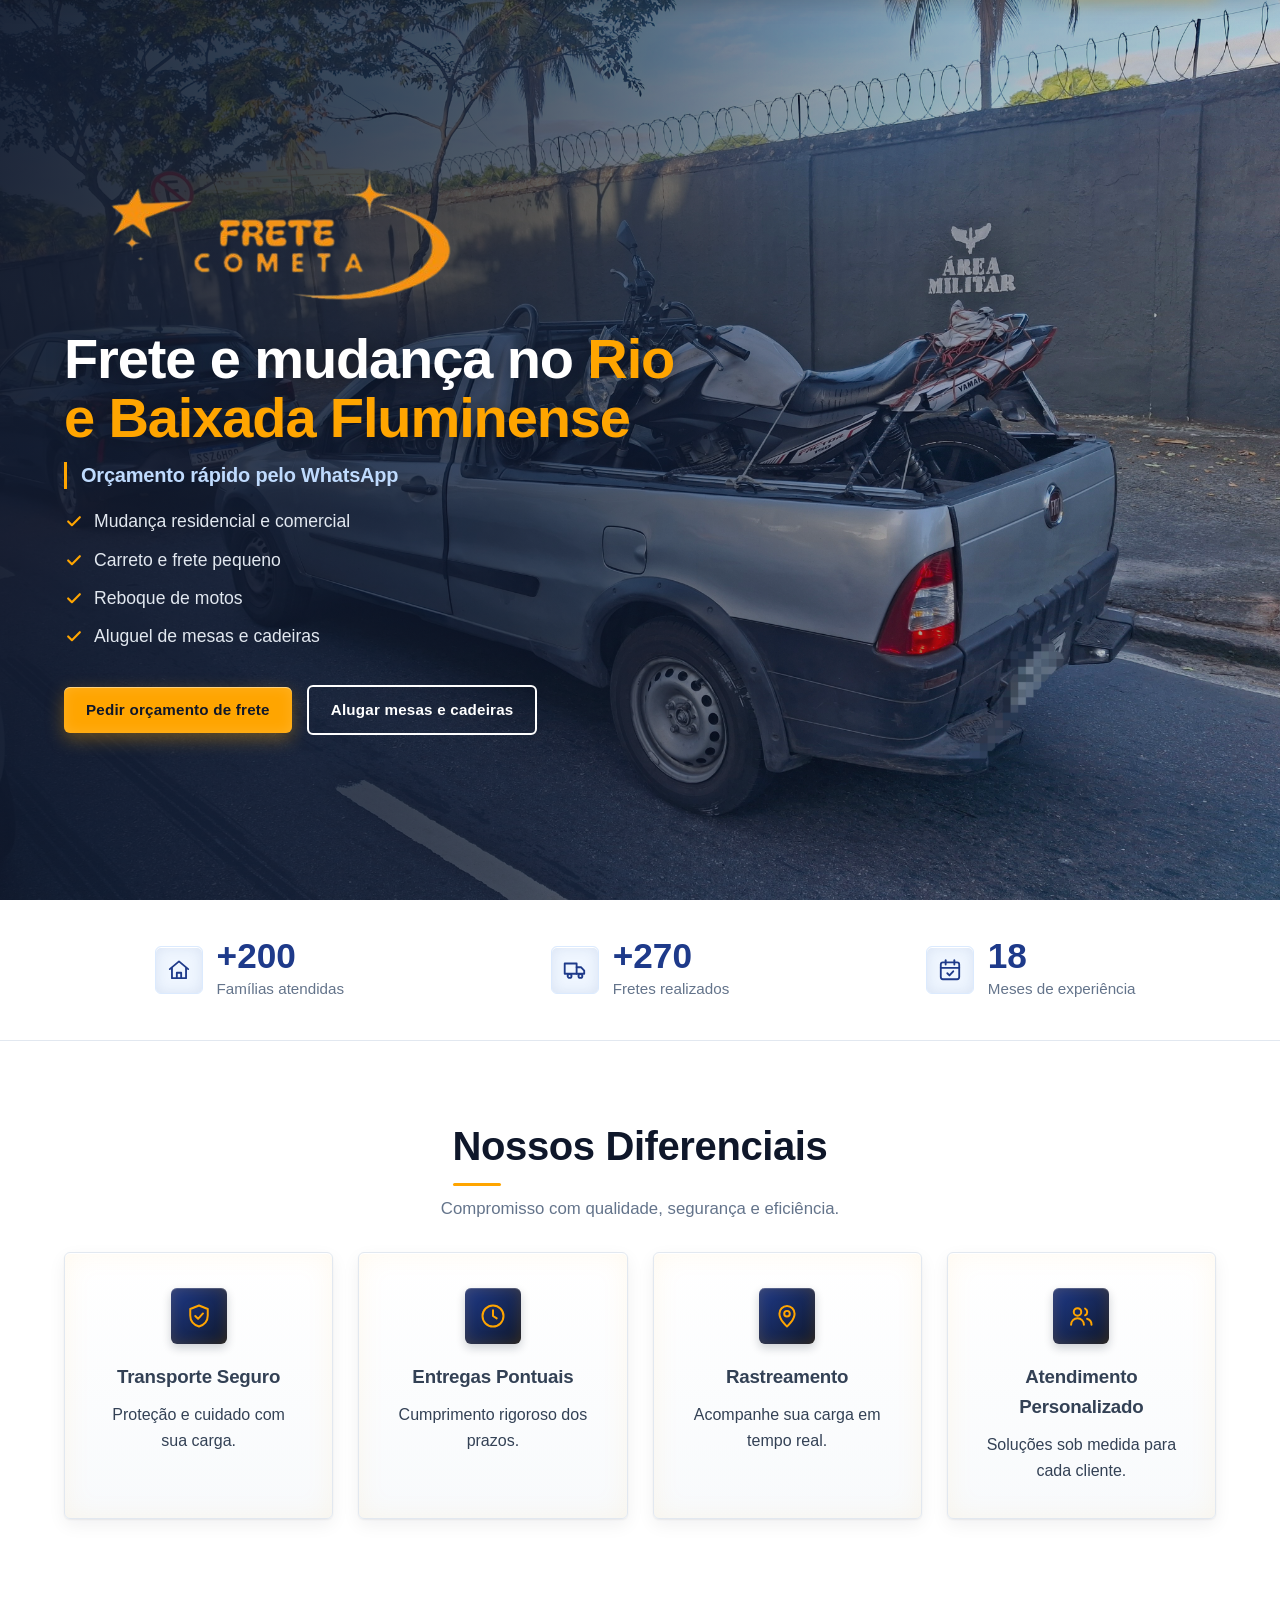
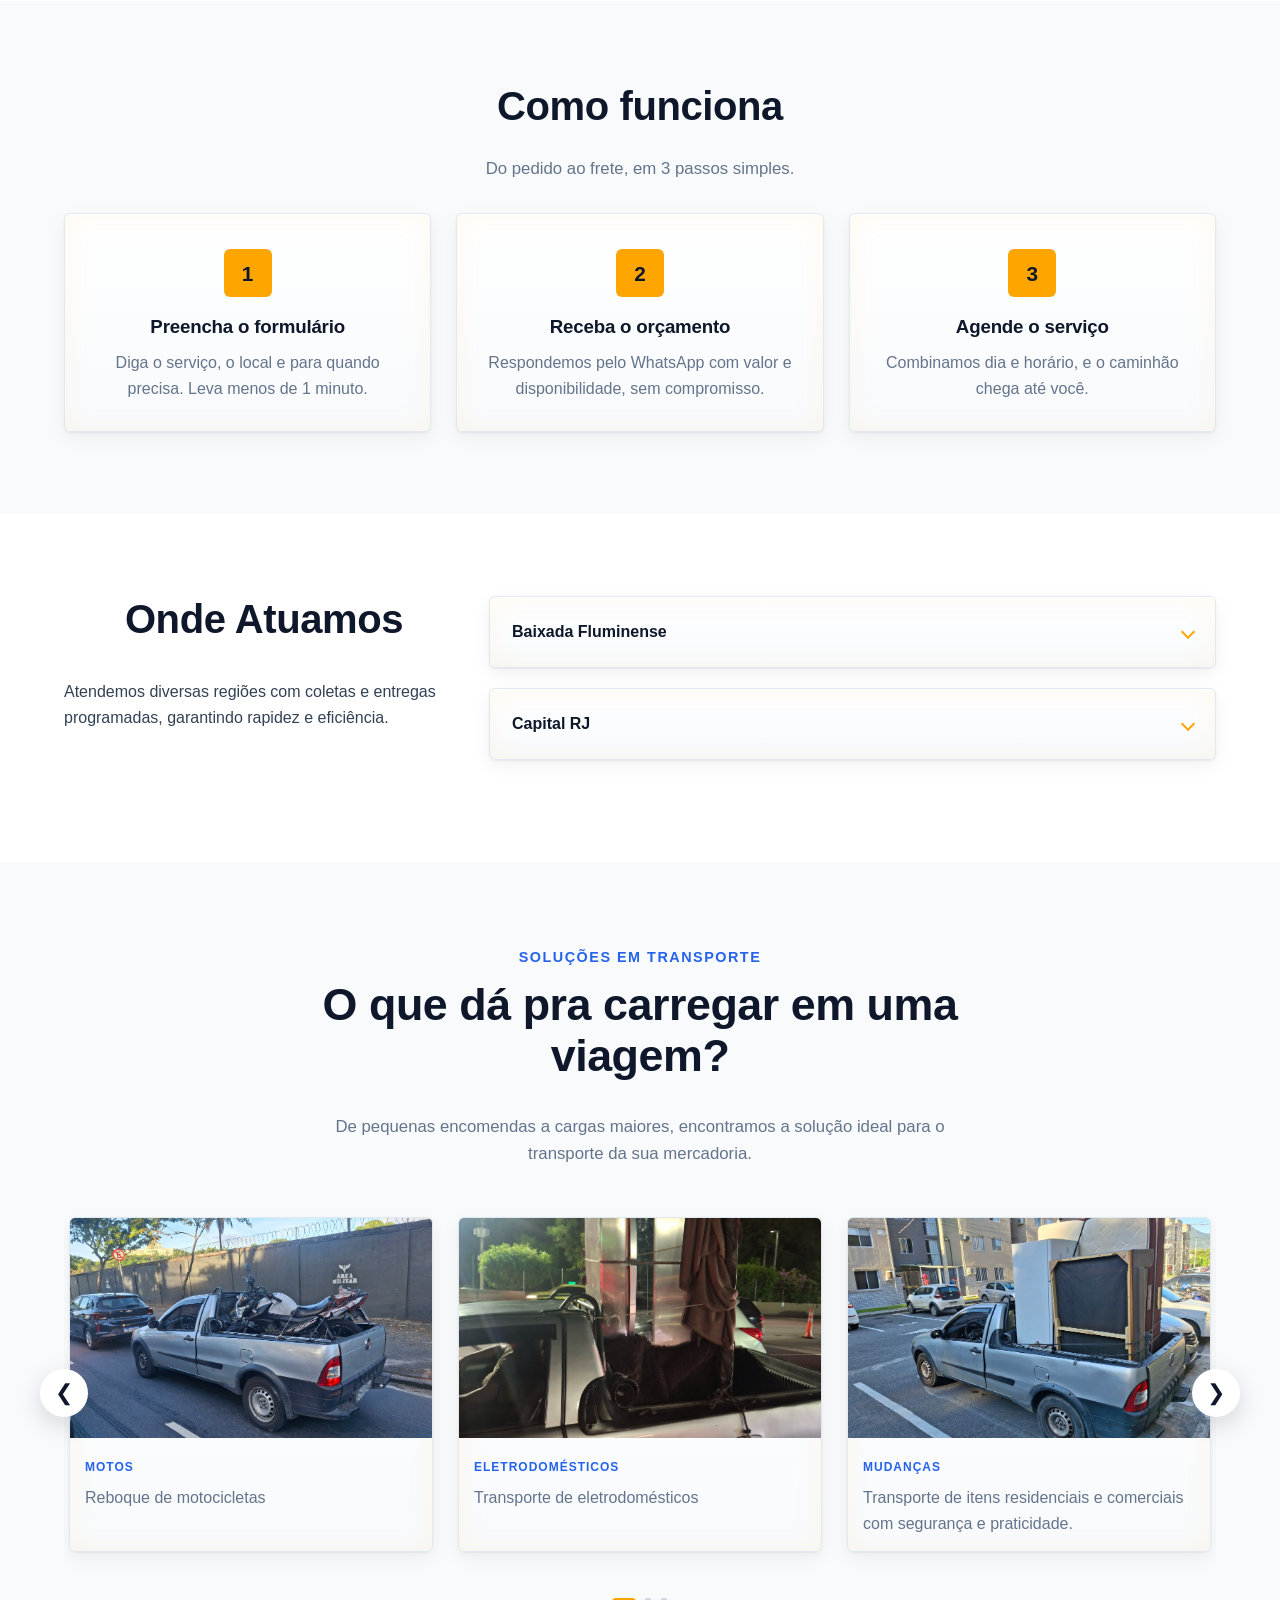
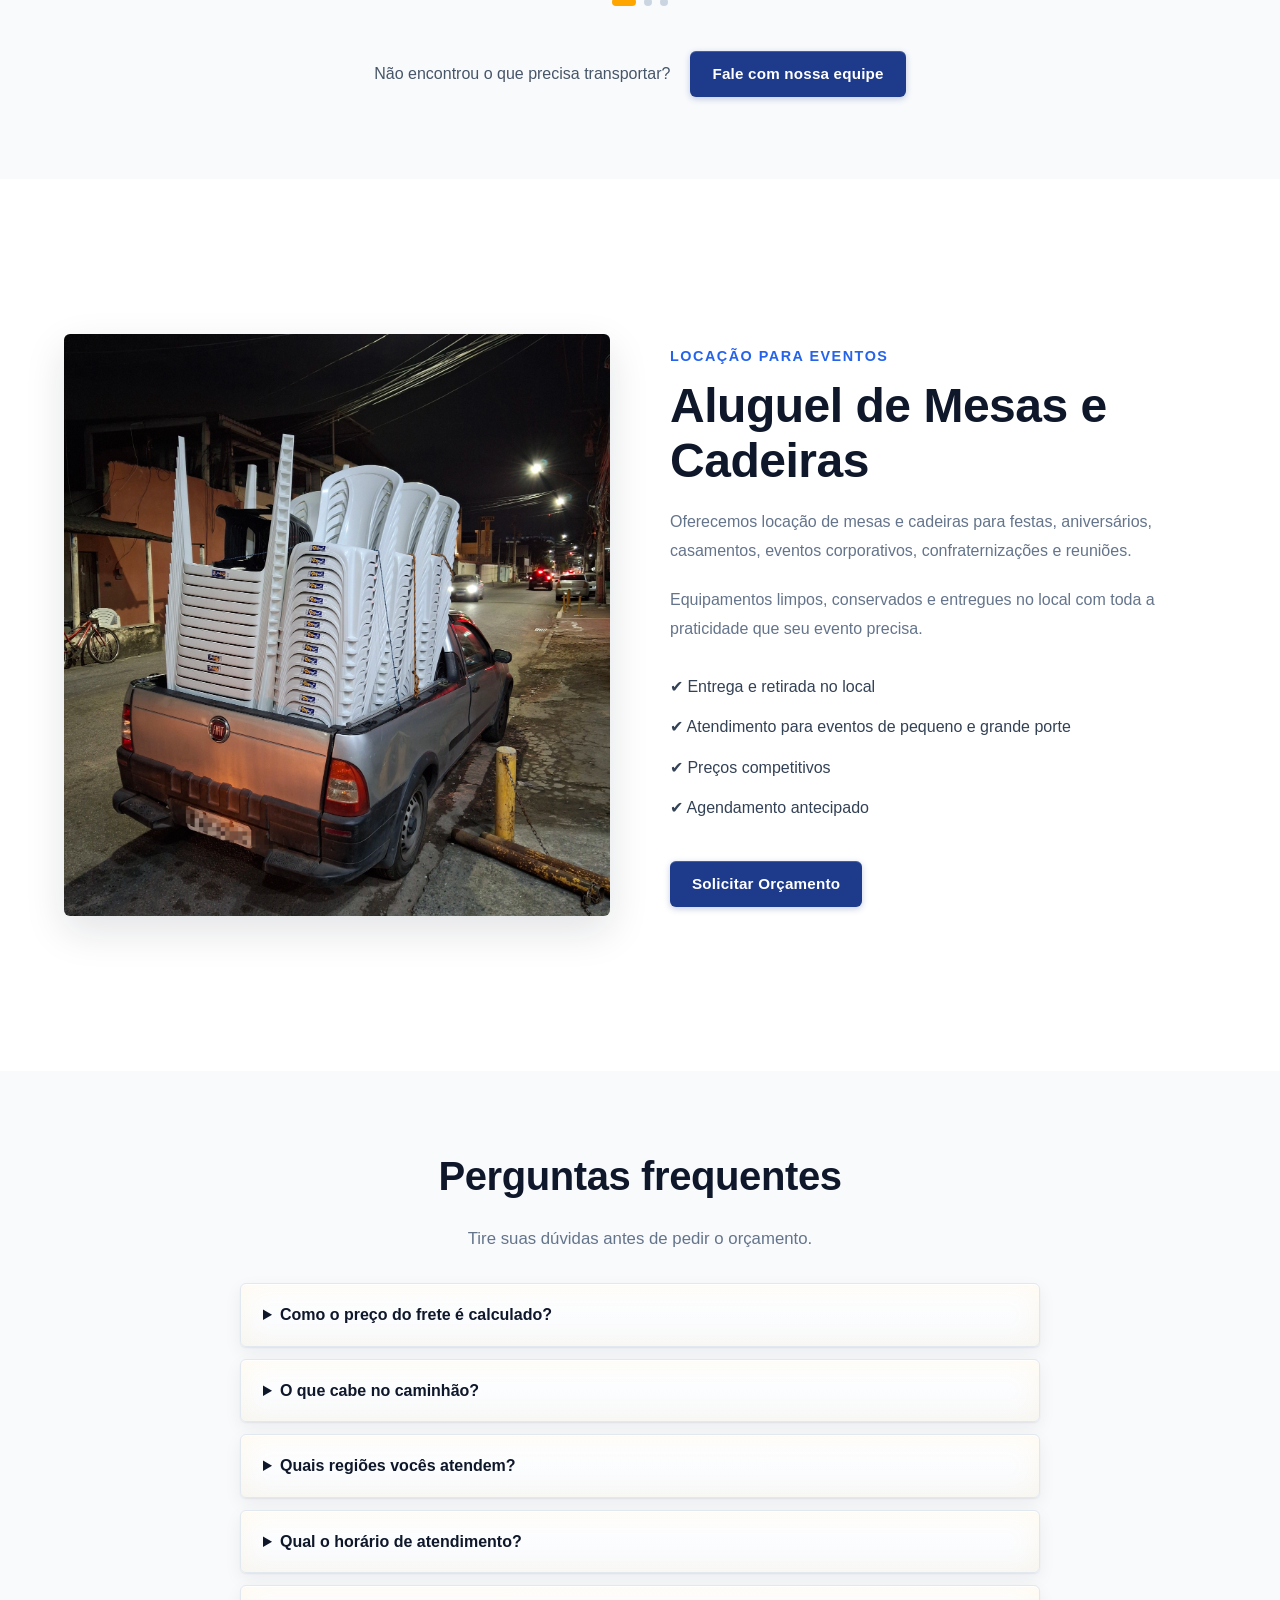
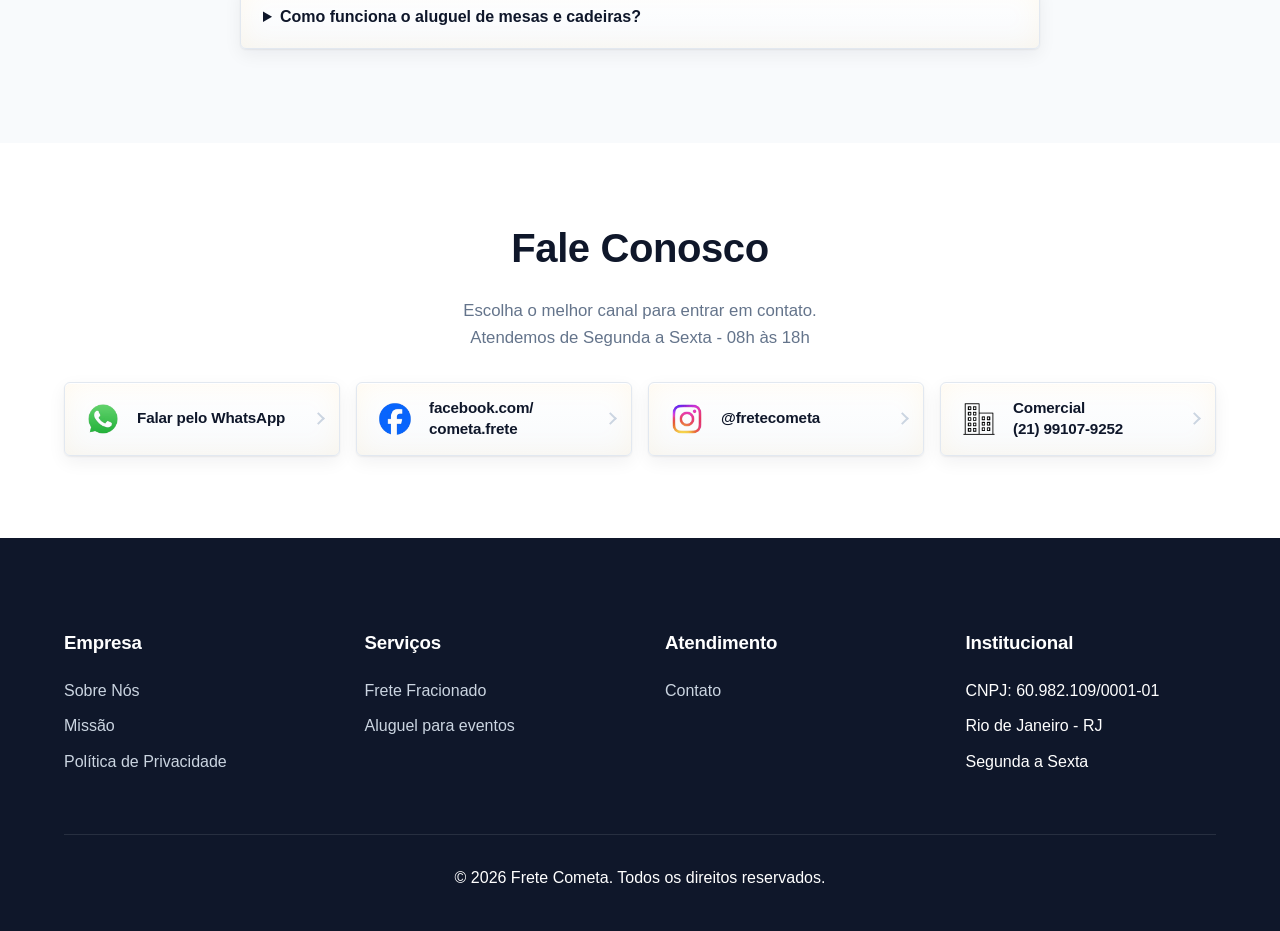
==== commit 03bc66da: "Adiciona Microsoft Clarity" ====
--- a/index.html
+++ b/index.html
@@ -108,6 +108,14 @@
         gtag('config', 'AW-18405161587');
     </script>
 
+    <!-- Microsoft Clarity -->
+    <script type="text/javascript">
+        (function (c, l, a, r, i, t, y) {
+            c[a] = c[a] || function () { (c[a].q = c[a].q || []).push(arguments) };
+            t = l.createElement(r); t.async = 1; t.src = "https://www.clarity.ms/tag/" + i;
+            y = l.getElementsByTagName(r)[0]; y.parentNode.insertBefore(t, y);
+        })(window, document, "clarity", "script", "z782qlgtll");
+    </script>
 </head>
 
 <body>
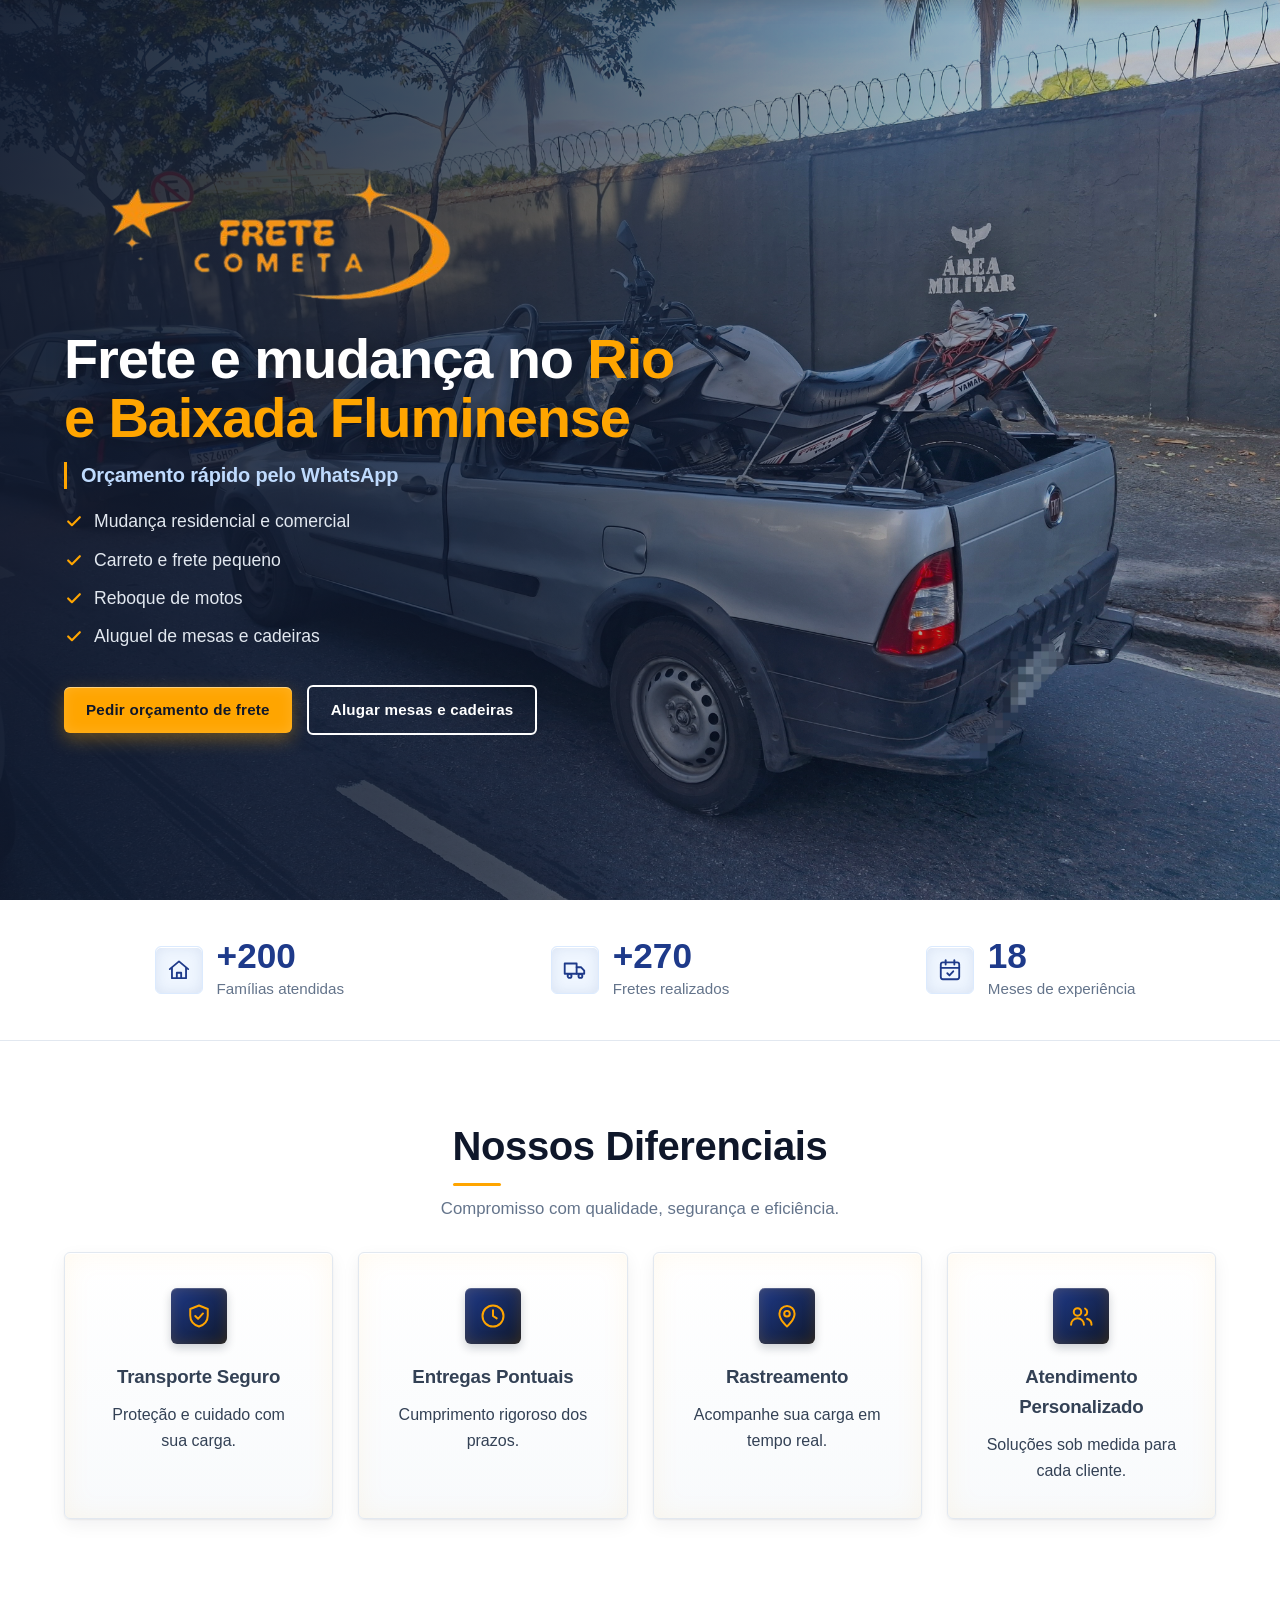
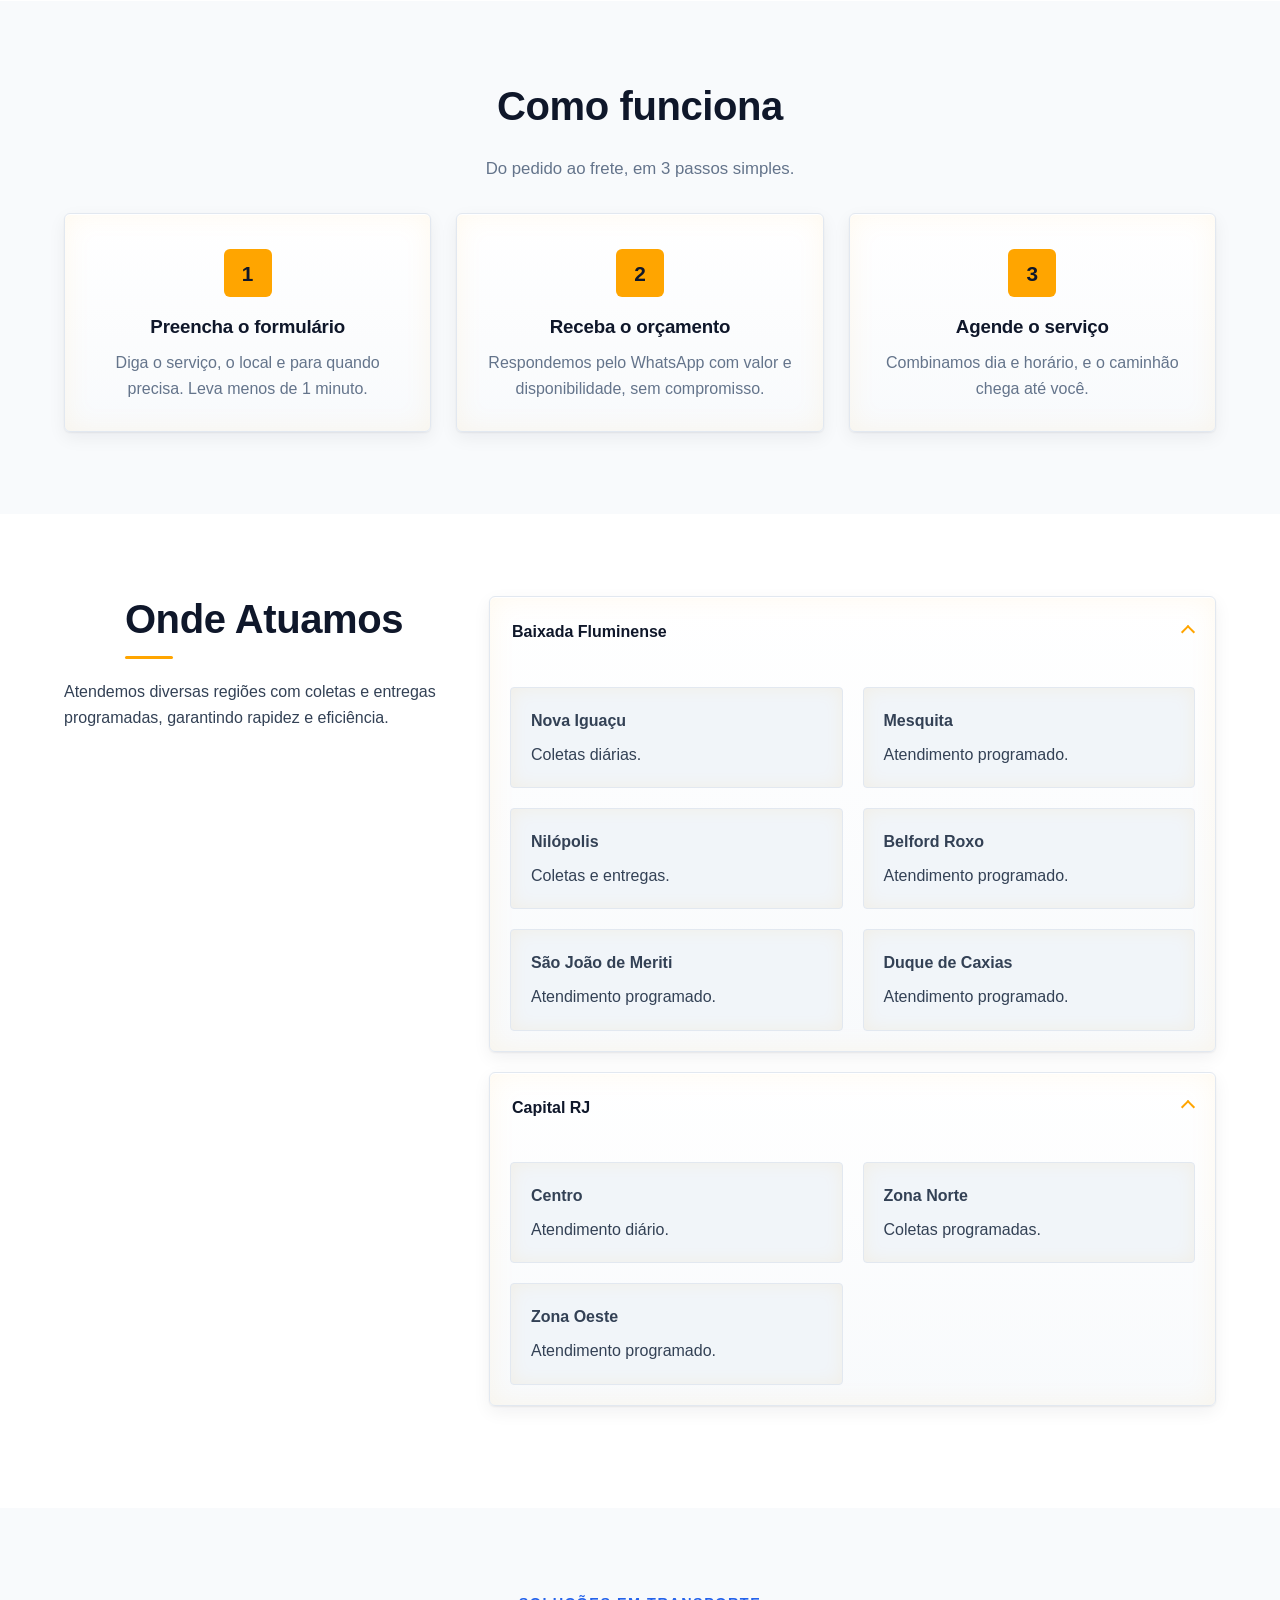
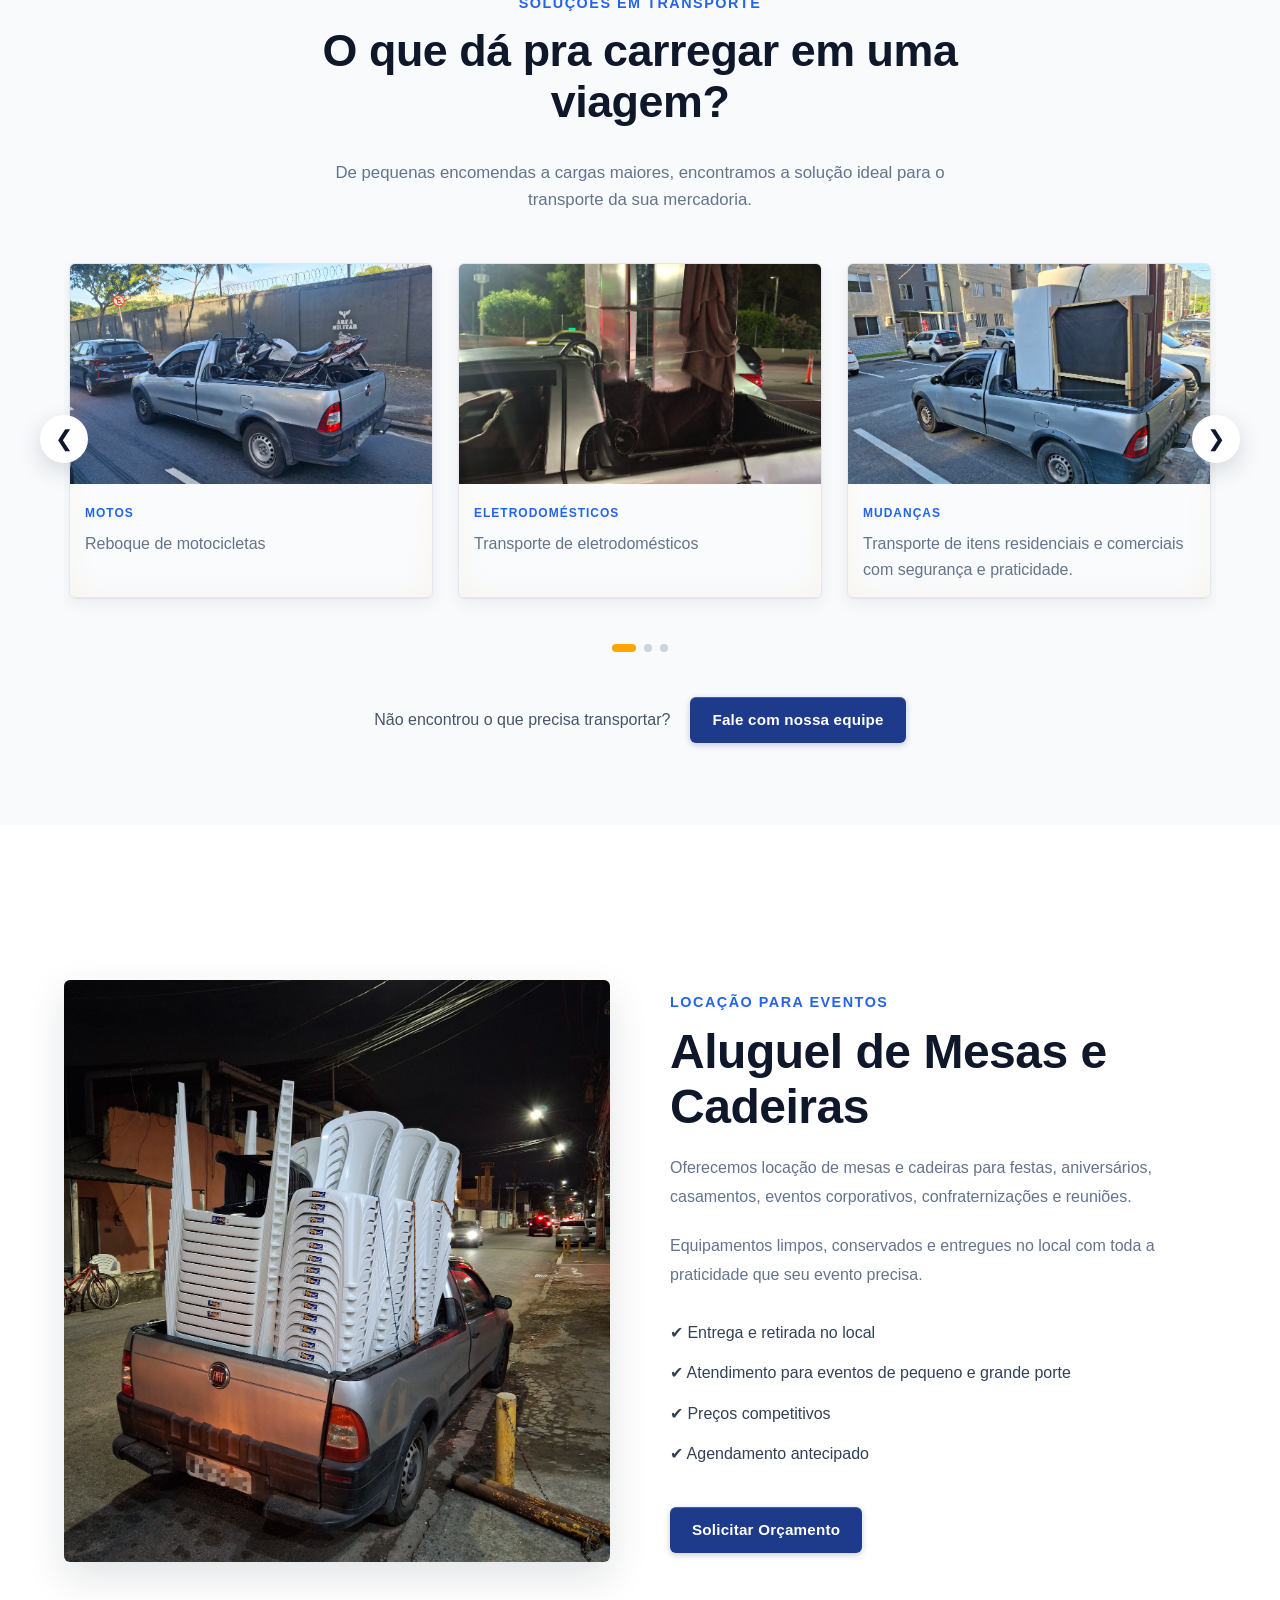
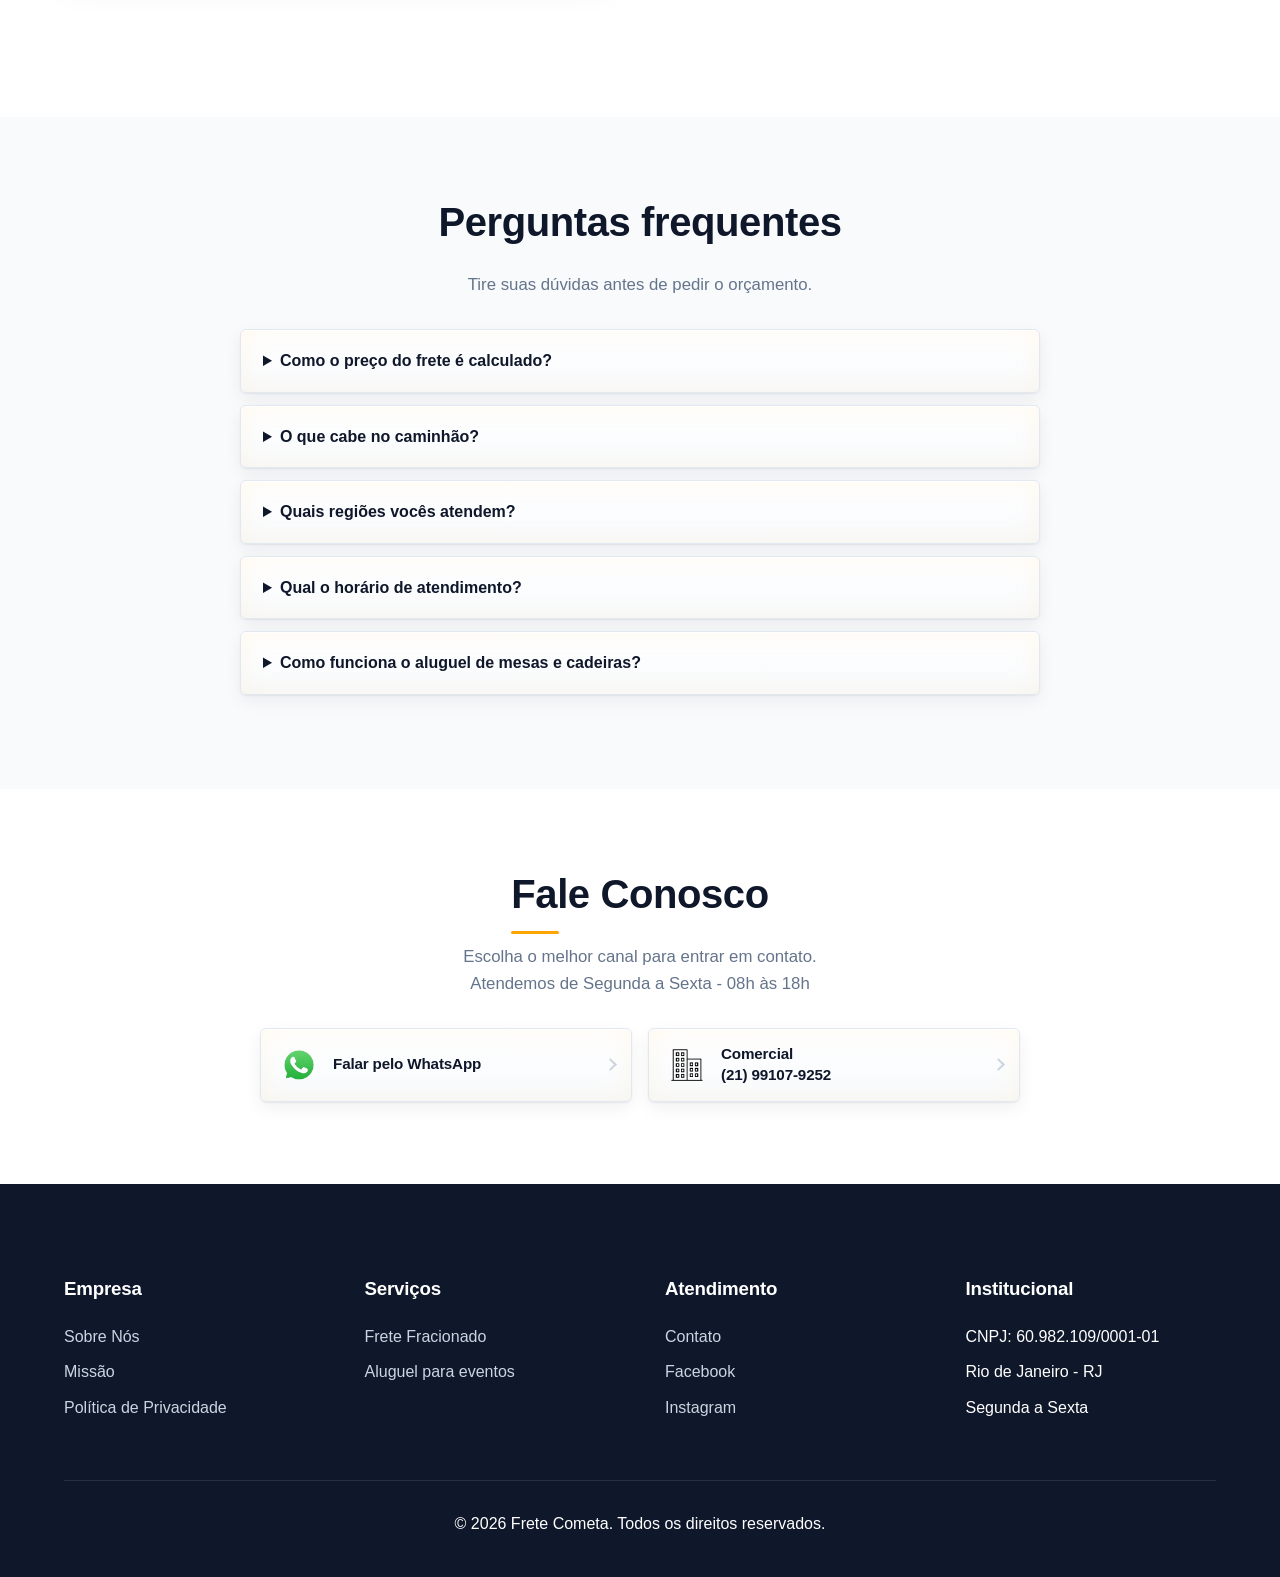
==== commit ea05f551: "Move redes sociais para o rodape, ajusta contato e atualiza versao do cache" ====
--- a/index.html
+++ b/index.html
@@ -97,7 +97,7 @@
     }
     </script>
     <link rel="preload" as="image" href="assets/images/hero/hero-1.webp" fetchpriority="high">
-    <link rel="stylesheet" href="css/style.css?v=20261102">
+    <link rel="stylesheet" href="css/style.css?v=20261102-2">
 
     <!-- Google tag (gtag.js) -->
     <script async src="https://www.googletagmanager.com/gtag/js?id=AW-18405161587"></script>
@@ -859,28 +859,6 @@
 
                     </div>
                 </a>
-                <a href="https://www.facebook.com/cometa.frete">
-                    <div class="contact-card">
-
-                        <div class="contact-avatar">
-                            <img src="assets/images/icons/facebook-icon.png" alt="Facebook">
-                        </div>
-
-                        <h3>facebook.com/<br>cometa.frete</h3>
-
-                    </div>
-                </a>
-                <a href="https://www.instagram.com/fretecometa/">
-                    <div class="contact-card">
-
-                        <div class="contact-avatar">
-                            <img src="assets/images/icons/instagram-icon.png" alt="Instagram">
-                        </div>
-
-                        <h3>@fretecometa</h3>
-
-                    </div>
-                </a>
                 <a href="tel:+5521991079252">
                     <div class="contact-card">
 
@@ -937,7 +915,10 @@
 
                     <ul>
                         <li><a href="#contato">Contato</a></li>
-                        <!--li><a href="#">Solicitar Cotação</a></li-->
+                        <li><a href="https://www.facebook.com/cometa.frete" target="_blank"
+                                rel="noopener noreferrer">Facebook</a></li>
+                        <li><a href="https://www.instagram.com/fretecometa/" target="_blank"
+                                rel="noopener noreferrer">Instagram</a></li>
                     </ul>
 
                 </div>
--- a/css/style.css
+++ b/css/style.css
@@ -2770,4 +2770,23 @@
 
     background:
         url("data:image/svg+xml,%3Csvg xmlns='http://www.w3.org/2000/svg' viewBox='0 0 24 24' fill='none' stroke='%23FFA500' stroke-width='2.6' stroke-linecap='round' stroke-linejoin='round'%3E%3Cpath d='m5 12.5 4.5 4.5L19 7.5'/%3E%3C/svg%3E") center / contain no-repeat;
+}
+
+/* =========================
+   CONTATO: 2 CARDS CENTRALIZADOS
+========================= */
+
+.contact-grid {
+    grid-template-columns: repeat(2, 1fr);
+
+    max-width: 760px;
+
+    margin: 0 auto;
+}
+
+@media (max-width: 768px) {
+
+    .contact-grid {
+        grid-template-columns: 1fr;
+    }
 }
